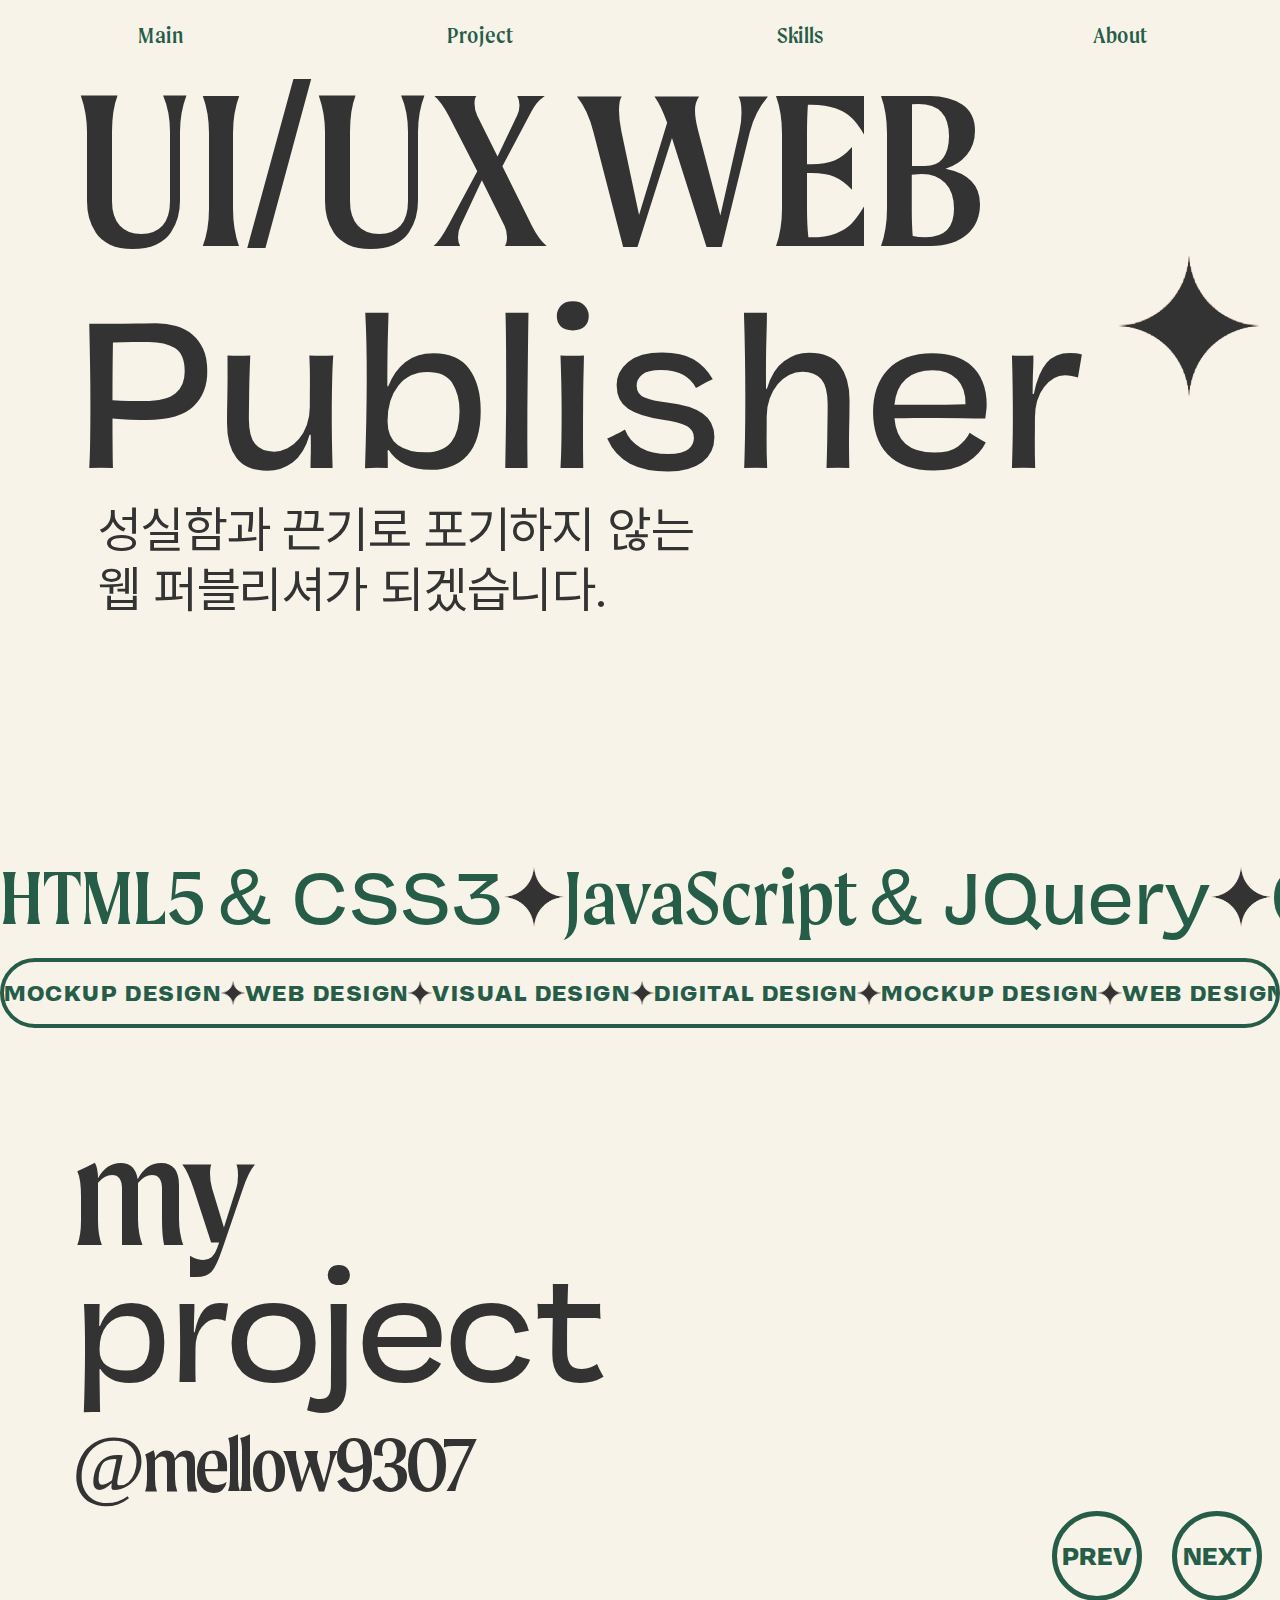
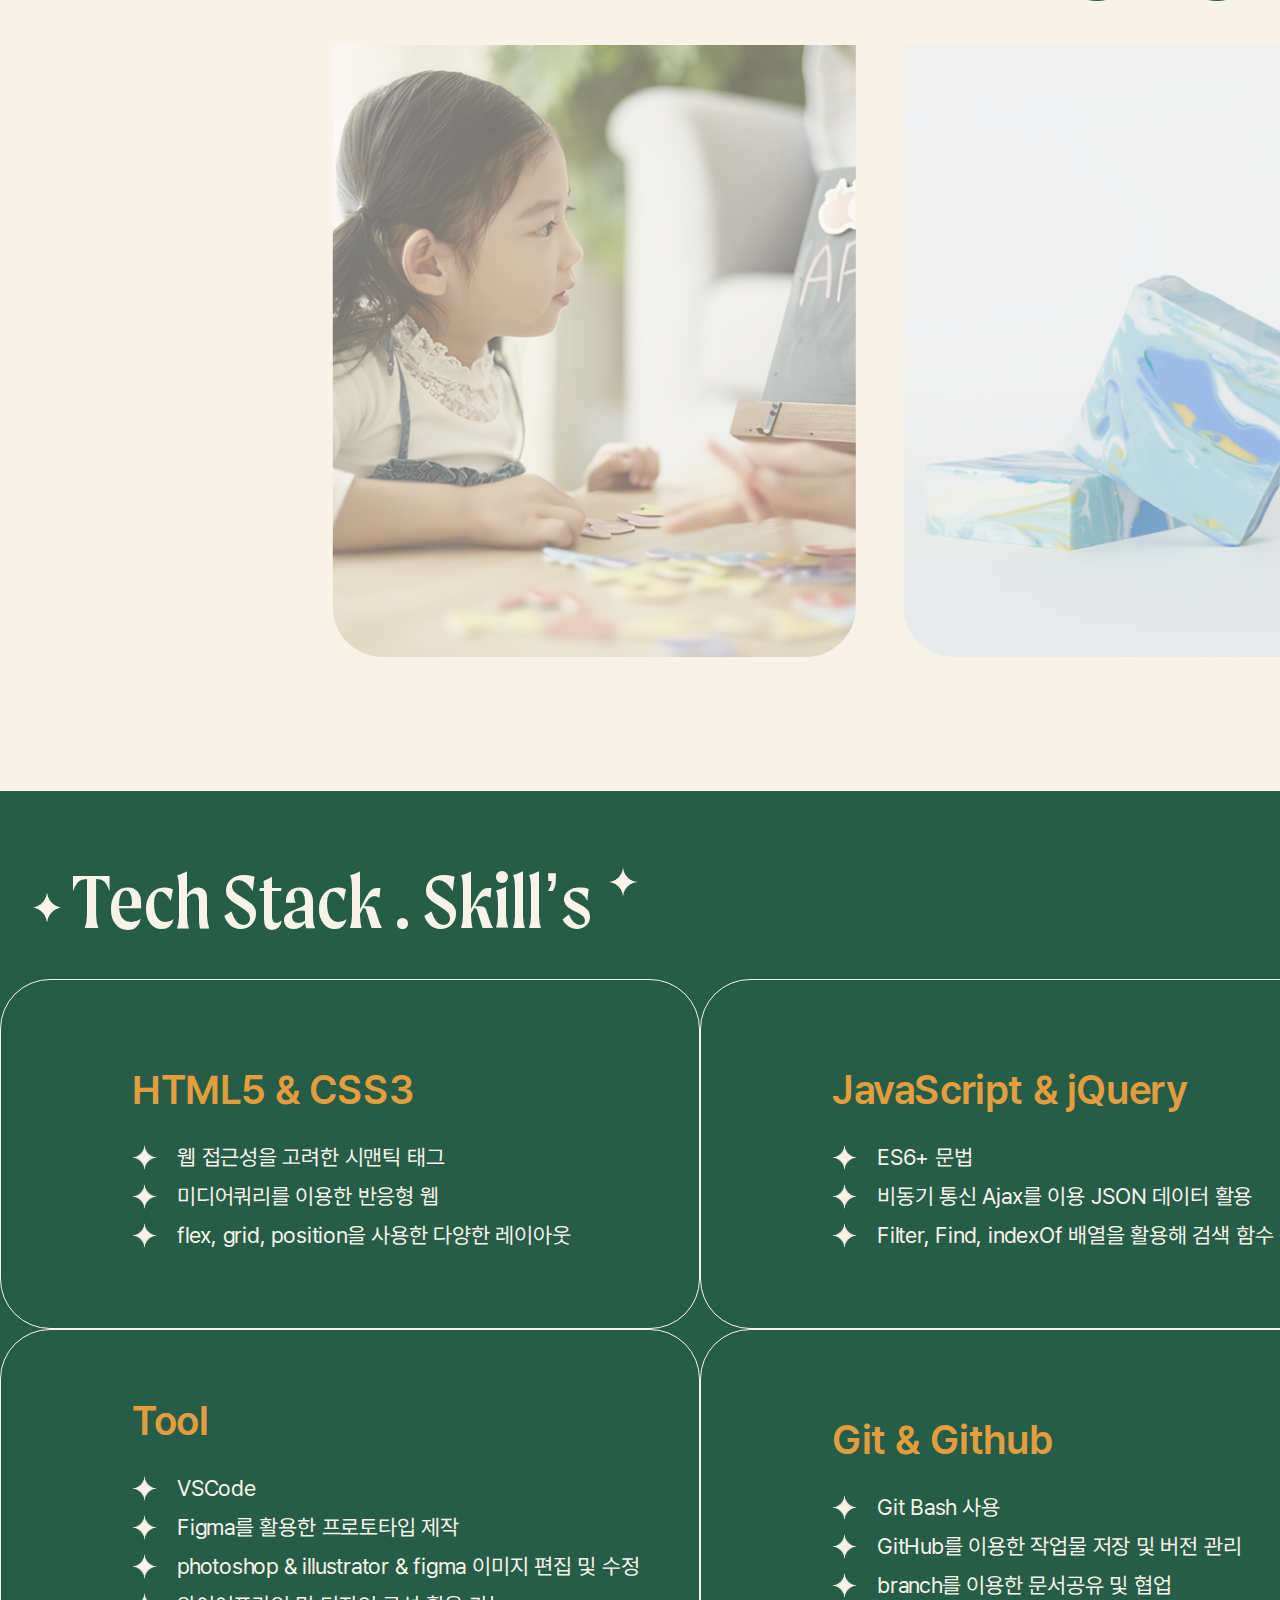
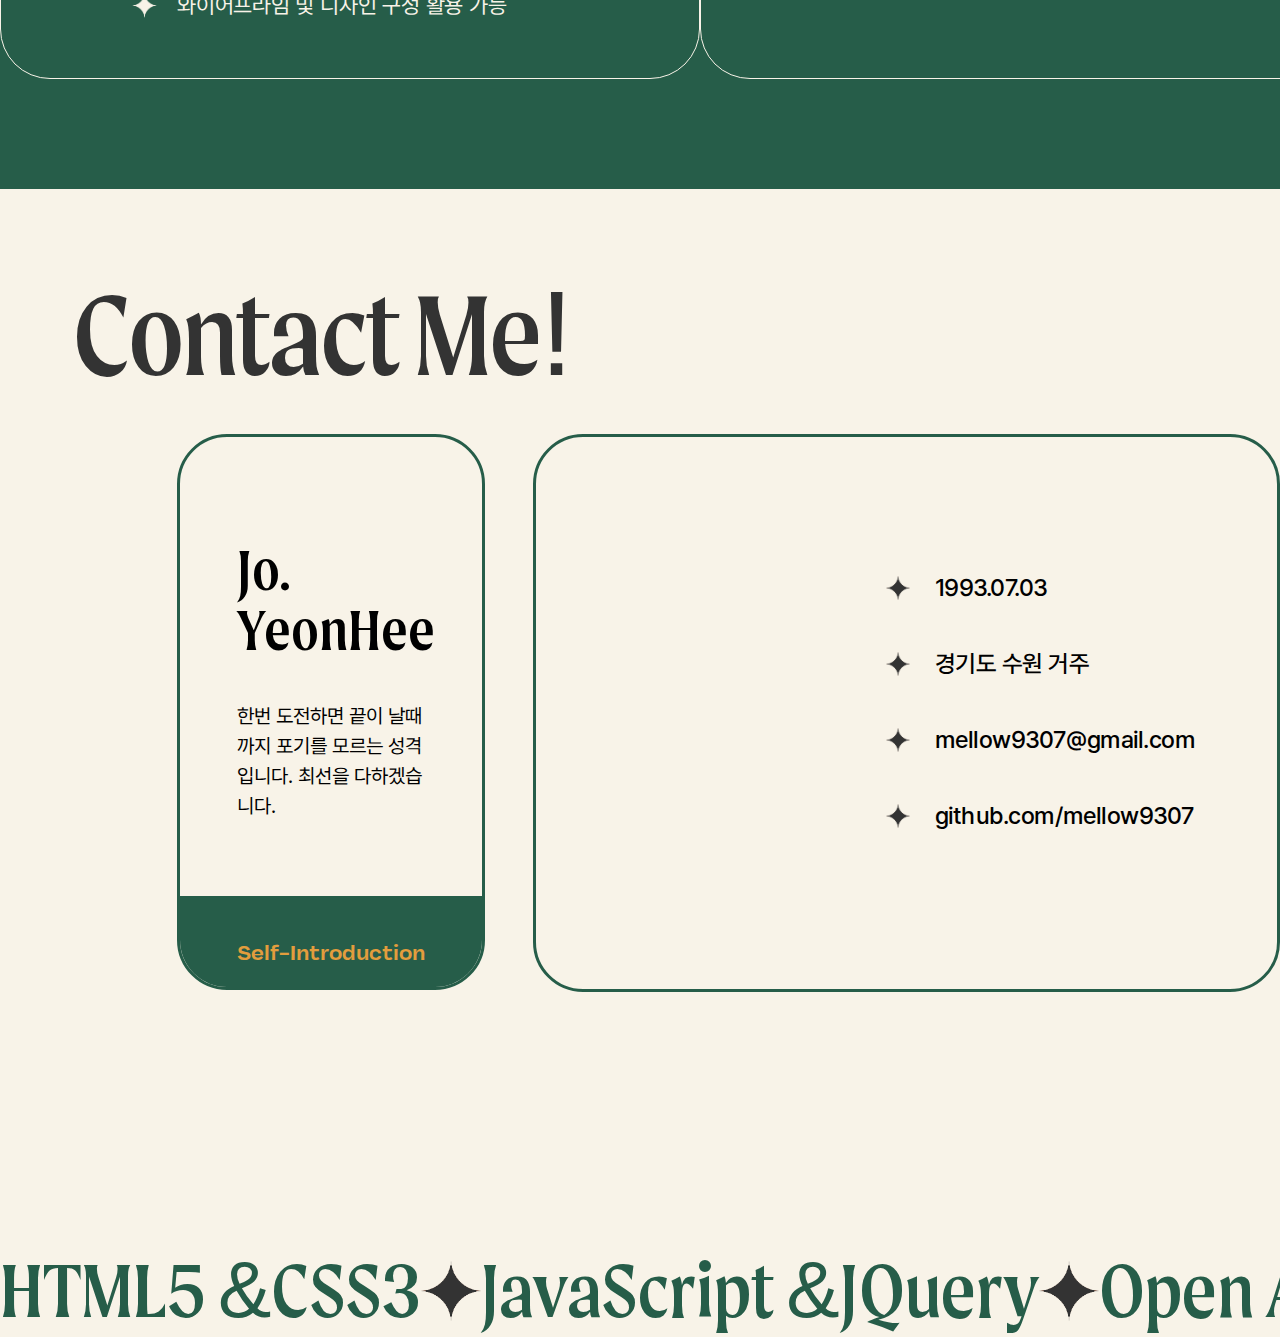
==== index.html @ 777cf12a "수정" ====
<!DOCTYPE html>
<html lang="ko">

<head>
  <meta charset="UTF-8" />
  <meta http-equiv="X-UA-Compatible" content="IE=edge" />
  <title>연희's 포트폴리오</title>
  <link rel="stylesheet" href="./common/style/reset.css" />
  <link rel="stylesheet" href="./common/css/fonts.css" />
  <link rel="stylesheet" href="./common/css/pretendardvariable-dynamic-subset.css">

  <!-- og -->
  <meta property="og:title" content="JO Yeon Hee">
  <meta property="og:description" content="안녕하세요. 조 연희 포트폴리오입니다.">
  <meta property="og:image" content="https://mellow9307.github.io/portfolio/images/main.png">
  <meta property="og:url" content="https://mellow9307.github.io/portfolio/index.html">

  <!-- favicon.ico -->
  <link rel="shortcut icon" href="./images/favicon.ico" type="image/x-icon">
  <link rel="apple-touch-icon" sizes="180x180" href="./images/favicon/apple-icon-180x180.png">
  <link rel="icon" type="image/png" sizes="32x32" href="./images/favicon/favicon-32x32.png">
  <link rel="icon" type="image/png" sizes="16x16" href="./images/favicon/favicon-16x16.png">
  <link rel="manifest" href="./site.webmanifest">

  <link rel="stylesheet" href="./index.css">
</head>

<body>
  <header>
    <nav>
      <ul>
        <li><a href="#main" class="button">Main</a></li>
        <li><a href="#project" class="button">Project</a></li>
        <li><a href="#skill" class="button">Skills</a></li>
        <li><a href="#about" class="button">About</a></li>
      </ul>
    </nav>
    <div class="header-wrapper" id="main">
      <h1>UI/UX WEB</h1>
      <h1>Publisher</h1>
      <div class="star"></div>
      <p>
        성실함과 끈기로 포기하지 않는<span> 웹 퍼블리셔가 되겠습니다.</span>
      </p>
    </div>
    <div class="header-slide">
      <div class="header-slide-box">
        <div class="leftBox">
          <h2>HTML5 &<span>CSS3</span></h2>
          <span></span>
          <h2>JavaScript &<span>jQuery</span></h2>
          <span></span>
          <h2>Open API<span>Toll</span></h2>
          <span></span>
          <h2>HTML5 &<span>CSS3</span></h2>
          <span></span>
          <h2>JavaScript &<span>jQuery</span></h2>
          <span></span>
          <h2>Open API<span>Toll</span></h2>
          <span></span>
          <h2>HTML5 &<span>CSS3</span></h2>
          <span></span>
          <h2>JavaScript &<span>jQuery</span></h2>
          <span></span>
          <h2>Open API<span>Toll</span></h2>
          <span></span>
        </div>
      </div>
    </div>
    <div class="header-box-slide">
      <div class="header-box">
        <div class="slide-box">
          <h3>web design</h3>
          <span></span>
          <h3>visual design</h3>
          <span></span>
          <h3>digital design</h3>
          <span></span>
          <h3>mockup design</h3>
          <span></span>
          <h3>web design</h3>
          <span></span>
          <h3>visual design</h3>
          <span></span>
          <h3>digital design</h3>
          <span></span>
          <h3>mockup design</h3>
          <span></span>
          <h3>web design</h3>
          <span></span>
          <h3>visual design</h3>
          <span></span>
          <h3>digital design</h3>
          <span></span>
          <h3>mockup design</h3>
          <span></span>
          <h3>web design</h3>
          <span></span>
          <h3>visual design</h3>
          <span></span>
          <h3>digital design</h3>
          <span></span>
          <h3>mockup design</h3>
          <span></span>
          <h3>web design</h3>
          <span></span>
          <h3>visual design</h3>
          <span></span>
          <h3>digital design</h3>
          <span></span>
          <h3>mockup design</h3>
          <span></span>
          <h3>web design</h3>
          <span></span>
          <h3>visual design</h3>
          <span></span>
          <h3>digital design</h3>
          <span></span>
          <h3>mockup design</h3>
          <span></span>
          <h3>web design</h3>
          <span></span>
          <h3>visual design</h3>
          <span></span>
          <h3>digital design</h3>
          <span></span>
          <h3>mockup design</h3>
          <span></span>
          <h3>web design</h3>
          <span></span>
          <h3>visual design</h3>
          <span></span>
          <h3>digital design</h3>
          <span></span>
          <h3>mockup design</h3>
          <span></span>
        </div>
      </div>
    </div>
  </header>
  <main>
    <div class="container">
      <div class="container-wrapper" id="project">
        <h1>my<span>project</span></h1>
        <h2>@mellow9307</h2>
      </div>
      <div class="container-box">
        <div class="container-btn">
          <a href="#">prev</a>
          <a href="#">next</a>
        </div>
        <div class="container-img">
          <a href="#"></a>
          <a href="#"></a>
          <a href="#"></a>
        </div>
      </div>
    </div>
    <div class="skill" id="skill">
      <div class="skill-intro">
        <span></span>
        <h2>Tech Stack . Skill’s</h2>
        <span></span>
      </div>
      <div class="skill-list-box">
        <div class="skill-list">
          <p>HTML5 & CSS3</p>
          <ul>
            <li><span></span>웹 접근성을 고려한 시맨틱 태그</li>
            <li><span></span>미디어쿼리를 이용한 반응형 웹</li>
            <li>
              <span></span>flex, grid, position을 사용한 다양한 레이아웃
            </li>
          </ul>
        </div>
        <div class="skill-list">
          <p>JavaScript & jQuery</p>
          <ul>
            <li><span></span>ES6+ 문법</li>
            <li><span></span>비동기 통신 ​Ajax를 이용 JSON 데이터 활용</li>
            <li>
              <span></span>Filter, Find, indexOf 배열을 활용해 검색 함수 작성
            </li>
          </ul>
        </div>
        <div class="skill-list">
          <p>Tool</p>
          <ul>
            <li><span></span>VSCode</li>
            <li><span></span>Figma를 활용한 프로토타입 제작</li>
            <li>
              <span></span>photoshop & illustrator & figma 이미지 편집 및 수정
            </li>
            <li><span></span>와이어프라임 및 디자인 구성 활용 가능</li>
          </ul>
        </div>
        <div class="skill-list">
          <p>Git & Github</p>
          <ul>
            <li><span></span>Git Bash 사용</li>
            <li><span></span>GitHub를 이용한 작업물 저장 및 버전 관리</li>
            <li><span></span>branch를 이용한 문서공유 및 협업</li>
          </ul>
        </div>
      </div>
    </div>
    <div class="contact" id="about">
      <h1>Contact Me!</h1>
      <div class="contact-box">
        <div class="contact-intro">
          <h2>Jo.<span>YeonHee</span></h2>
          <p>
            한번 도전하면 끝이 날때까지 포기를 모르는 성격입니다. 최선을
            다하겠습니다.
          </p>
          <p>self-introduction</p>
        </div>
        <div class="contact-txt">
          <ul>
            <li><span></span>1993.07.03</li>
            <li><span></span>경기도 수원 거주</li>
            <li><span></span>mellow9307@gmail.com</li>
            <li><span></span>github.com/mellow9307</li>
          </ul>
        </div>
      </div>
    </div>
  </main>
  <footer>
    <div class="footer-slide">
      <div class="footer-slide-box">
        <div class="leftBox">
          <h2>HTML5 &<span>CSS3</span></h2>
          <span></span>
          <h2>JavaScript &<span>jQuery</span></h2>
          <span></span>
          <h2>Open API<span>Toll</span></h2>
          <span></span>
          <h2>HTML5 &<span>CSS3</span></h2>
          <span></span>
          <h2>JavaScript &<span>jQuery</span></h2>
          <span></span>
          <h2>Open API<span>Toll</span></h2>
          <span></span>
          <h2>HTML5 &<span>CSS3</span></h2>
          <span></span>
          <h2>JavaScript &<span>jQuery</span></h2>
          <span></span>
          <h2>Open API<span>Toll</span></h2>
          <span></span>
        </div>
      </div>
    </div>
  </footer>

  <script>
    $(document).ready(function () {
      /* 1 */
      $(window).scroll(function () {
        /* 2 */
        $('.container-wrapper').each(function (i) {
          var bottom_of_object = $(this).offset().top + $(this).outerHeight();
          var bottom_of_window = $(window).scrollTop() + $(window).height();
          /* 3 */
          if (bottom_of_window > bottom_of_object / 2) {
            $(this).animate({ 'opacity': '1' }, 500);
          }
        });
      });
    });

  </script>

</body>

</html>
---- common/css/fonts.css ----
@charset "utf-8";

/* Vulf Sans */
@font-face {
  font-family: "Vulf Sans";
  src: url(../fonts/VulfSans-Bold.woff2) format("woff2");
  font-weight: 700;
  font-style: normal;
  font-display: swap;
}

@font-face {
  font-family: "Vulf Sans";
  src: url(../fonts/VulfSans-Light.woff2) format("woff2");
  font-weight: 300;
  font-style: normal;
  font-display: swap;
}

@font-face {
  font-family: "Vulf Sans";
  src: url(../fonts/VulfSans-Medium.woff2) format("woff2");
  font-weight: 500;
  font-style: normal;
  font-display: swap;
}

@font-face {
  font-family: "Vulf Sans";
  src: url(../fonts/VulfSans-Regular.woff2) format("woff2");
  font-weight: 400;
  font-style: normal;
  font-display: swap;
}

@font-face {
  font-family: "Vulf Sans";
  src: url(../fonts/VulfSans-Light.woff2) format("woff2");
  font-weight: 100;
  font-style: normal;
  font-display: swap;
}

@font-face {
  font-family: "Vulf Sans";
  src: url(../fonts/VulfSans-Black.woff2) format("woff2");
  font-weight: 900;
  font-style: normal;
  font-display: swap;
}

/* moret */
@font-face {
  font-family: "Moret";
  src: url(../fonts/Moret-Bold.woff2) format("woff2");
  font-weight: 700;
  font-style: normal;
  font-display: swap;
}

@font-face {
  font-family: "Moret";
  src: url(../fonts/Moret-Regular.woff2) format("woff2");
  font-weight: 400;
  font-style: normal;
  font-display: swap;
}

@font-face {
  font-family: "Moret";
  src: url(../fonts/Moret-Semibold.woff2) format("woff2");
  font-weight: 500;
  font-style: normal;
  font-display: swap;
}

@font-face {
  font-family: "Moret";
  src: url(../fonts/Moret-Extrabold.woff2) format("woff2");
  font-weight: 900;
  font-style: normal;
  font-display: swap;
}

/* hanna */
@font-face {
  font-family: "BM_HANNA_Air";
  src: url(../fonts/BMHANNAAir.woff2) format("woff2");
  font-weight: 500;
  font-style: normal;
  font-display: swap;
}
---- common/css/pretendardvariable-dynamic-subset.css ----
/* [0] */
@font-face {
	font-family: 'Pretendard Variable';
	font-style: normal;
	font-display: swap;
	font-weight: 45 920;
	src: local('Pretendard Variable'), url(../fonts/PretendardVariable.subset.0.woff2) format('woff2-variations');
	unicode-range: U+f9ca-fa0b, U+ff03-ff05, U+ff07, U+ff0a-ff0b, U+ff0d-ff19, U+ff1b, U+ff1d, U+ff20-ff5b, U+ff5d, U+ffe0-ffe3, U+ffe5-ffe6;
}

/* [1] */
@font-face {
	font-family: 'Pretendard Variable';
	font-style: normal;
	font-display: swap;
	font-weight: 45 920;
	src: local('Pretendard Variable'), url(../fonts/PretendardVariable.subset.1.woff2) format('woff2-variations');
	unicode-range: U+d723-d728, U+d72a-d733, U+d735-d748, U+d74a-d74f, U+d752-d753, U+d755-d757, U+d75a-d75f, U+d762-d764, U+d766-d768, U+d76a-d76b, U+d76d-d76f, U+d771-d787, U+d789-d78b, U+d78d-d78f, U+d791-d797, U+d79a, U+d79c, U+d79e-d7a3, U+f900-f909, U+f90b-f92e;
}

/* [2] */
@font-face {
	font-family: 'Pretendard Variable';
	font-style: normal;
	font-display: swap;
	font-weight: 45 920;
	src: local('Pretendard Variable'), url(../fonts/PretendardVariable.subset.2.woff2) format('woff2-variations');
	unicode-range: U+d679-d68b, U+d68e-d69e, U+d6a0, U+d6a2-d6a7, U+d6a9-d6c3, U+d6c6-d6c7, U+d6c9-d6cb, U+d6cd-d6d3, U+d6d5-d6d6, U+d6d8-d6e3, U+d6e5-d6e7, U+d6e9-d6fb, U+d6fd-d717, U+d719-d71f, U+d721-d722;
}

/* [3] */
@font-face {
	font-family: 'Pretendard Variable';
	font-style: normal;
	font-display: swap;
	font-weight: 45 920;
	src: local('Pretendard Variable'), url(../fonts/PretendardVariable.subset.3.woff2) format('woff2-variations');
	unicode-range: U+d5bc-d5c7, U+d5ca-d5cb, U+d5cd-d5cf, U+d5d1-d5d7, U+d5d9-d5da, U+d5dc, U+d5de-d5e3, U+d5e6-d5e7, U+d5e9-d5eb, U+d5ed-d5f6, U+d5f8, U+d5fa-d5ff, U+d602-d603, U+d605-d607, U+d609-d60f, U+d612-d613, U+d616-d61b, U+d61d-d637, U+d63a-d63b, U+d63d-d63f, U+d641-d647, U+d64a-d64c, U+d64e-d653, U+d656-d657, U+d659-d65b, U+d65d-d666, U+d668, U+d66a-d678;
}

/* [4] */
@font-face {
	font-family: 'Pretendard Variable';
	font-style: normal;
	font-display: swap;
	font-weight: 45 920;
	src: local('Pretendard Variable'), url(../fonts/PretendardVariable.subset.4.woff2) format('woff2-variations');
	unicode-range: U+d507, U+d509-d50b, U+d50d-d513, U+d515-d53b, U+d53e-d53f, U+d541-d543, U+d545-d54c, U+d54e, U+d550, U+d552-d557, U+d55a-d55b, U+d55d-d55f, U+d561-d564, U+d566-d567, U+d56a, U+d56c, U+d56e-d573, U+d576-d577, U+d579-d583, U+d585-d586, U+d58a-d5a4, U+d5a6-d5bb;
}

/* [5] */
@font-face {
	font-family: 'Pretendard Variable';
	font-style: normal;
	font-display: swap;
	font-weight: 45 920;
	src: local('Pretendard Variable'), url(../fonts/PretendardVariable.subset.5.woff2) format('woff2-variations');
	unicode-range: U+d464-d477, U+d47a-d47b, U+d47d-d47f, U+d481-d487, U+d489-d48a, U+d48c, U+d48e-d4e7, U+d4e9-d503, U+d505-d506;
}

/* [6] */
@font-face {
	font-family: 'Pretendard Variable';
	font-style: normal;
	font-display: swap;
	font-weight: 45 920;
	src: local('Pretendard Variable'), url(../fonts/PretendardVariable.subset.6.woff2) format('woff2-variations');
	unicode-range: U+d3bf-d3c7, U+d3ca-d3cf, U+d3d1-d3eb, U+d3ee-d3ef, U+d3f1-d3f3, U+d3f5-d3fb, U+d3fd-d400, U+d402-d45b, U+d45d-d463;
}

/* [7] */
@font-face {
	font-family: 'Pretendard Variable';
	font-style: normal;
	font-display: swap;
	font-weight: 45 920;
	src: local('Pretendard Variable'), url(../fonts/PretendardVariable.subset.7.woff2) format('woff2-variations');
	unicode-range: U+d2ff, U+d302-d304, U+d306-d30b, U+d30f, U+d311-d313, U+d315-d31b, U+d31e, U+d322-d324, U+d326-d327, U+d32a-d32b, U+d32d-d32f, U+d331-d337, U+d339-d33c, U+d33e-d37b, U+d37e-d37f, U+d381-d383, U+d385-d38b, U+d38e-d390, U+d392-d397, U+d39a-d39b, U+d39d-d39f, U+d3a1-d3a7, U+d3a9-d3aa, U+d3ac, U+d3ae-d3b3, U+d3b5-d3b7, U+d3b9-d3bb, U+d3bd-d3be;
}

/* [8] */
@font-face {
	font-family: 'Pretendard Variable';
	font-style: normal;
	font-display: swap;
	font-weight: 45 920;
	src: local('Pretendard Variable'), url(../fonts/PretendardVariable.subset.8.woff2) format('woff2-variations');
	unicode-range: U+d257-d27f, U+d281-d29b, U+d29d-d29f, U+d2a1-d2ab, U+d2ad-d2b7, U+d2ba-d2bb, U+d2bd-d2bf, U+d2c1-d2c7, U+d2c9-d2ef, U+d2f2-d2f3, U+d2f5-d2f7, U+d2f9-d2fe;
}

/* [9] */
@font-face {
	font-family: 'Pretendard Variable';
	font-style: normal;
	font-display: swap;
	font-weight: 45 920;
	src: local('Pretendard Variable'), url(../fonts/PretendardVariable.subset.9.woff2) format('woff2-variations');
	unicode-range: U+d1b4, U+d1b6-d1f3, U+d1f5-d22b, U+d22e-d22f, U+d231-d233, U+d235-d23b, U+d23d-d240, U+d242-d256;
}

/* [10] */
@font-face {
	font-family: 'Pretendard Variable';
	font-style: normal;
	font-display: swap;
	font-weight: 45 920;
	src: local('Pretendard Variable'), url(../fonts/PretendardVariable.subset.10.woff2) format('woff2-variations');
	unicode-range: U+d105-d12f, U+d132-d133, U+d135-d137, U+d139-d13f, U+d141-d142, U+d144, U+d146-d14b, U+d14e-d14f, U+d151-d153, U+d155-d15b, U+d15e-d187, U+d189-d19f, U+d1a2-d1a3, U+d1a5-d1a7, U+d1a9-d1af, U+d1b2-d1b3;
}

/* [11] */
@font-face {
	font-family: 'Pretendard Variable';
	font-style: normal;
	font-display: swap;
	font-weight: 45 920;
	src: local('Pretendard Variable'), url(../fonts/PretendardVariable.subset.11.woff2) format('woff2-variations');
	unicode-range: U+d04b-d04f, U+d051-d057, U+d059-d06b, U+d06d-d06f, U+d071-d073, U+d075-d07b, U+d07e-d0a3, U+d0a6-d0a7, U+d0a9-d0ab, U+d0ad-d0b3, U+d0b6, U+d0b8, U+d0ba-d0bf, U+d0c2-d0c3, U+d0c5-d0c7, U+d0c9-d0cf, U+d0d2, U+d0d6-d0db, U+d0de-d0df, U+d0e1-d0e3, U+d0e5-d0eb, U+d0ee-d0f0, U+d0f2-d104;
}

/* [12] */
@font-face {
	font-family: 'Pretendard Variable';
	font-style: normal;
	font-display: swap;
	font-weight: 45 920;
	src: local('Pretendard Variable'), url(../fonts/PretendardVariable.subset.12.woff2) format('woff2-variations');
	unicode-range: U+cfa2-cfc3, U+cfc5-cfdf, U+cfe2-cfe3, U+cfe5-cfe7, U+cfe9-cff4, U+cff6-cffb, U+cffd-cfff, U+d001-d003, U+d005-d017, U+d019-d033, U+d036-d037, U+d039-d03b, U+d03d-d04a;
}

/* [13] */
@font-face {
	font-family: 'Pretendard Variable';
	font-style: normal;
	font-display: swap;
	font-weight: 45 920;
	src: local('Pretendard Variable'), url(../fonts/PretendardVariable.subset.13.woff2) format('woff2-variations');
	unicode-range: U+cef0-cef3, U+cef6, U+cef9-ceff, U+cf01-cf03, U+cf05-cf07, U+cf09-cf0f, U+cf11-cf12, U+cf14-cf1b, U+cf1d-cf1f, U+cf21-cf2f, U+cf31-cf53, U+cf56-cf57, U+cf59-cf5b, U+cf5d-cf63, U+cf66, U+cf68, U+cf6a-cf6f, U+cf71-cf84, U+cf86-cf8b, U+cf8d-cfa1;
}

/* [14] */
@font-face {
	font-family: 'Pretendard Variable';
	font-style: normal;
	font-display: swap;
	font-weight: 45 920;
	src: local('Pretendard Variable'), url(../fonts/PretendardVariable.subset.14.woff2) format('woff2-variations');
	unicode-range: U+ce3c-ce57, U+ce5a-ce5b, U+ce5d-ce5f, U+ce61-ce67, U+ce6a, U+ce6c, U+ce6e-ce73, U+ce76-ce77, U+ce79-ce7b, U+ce7d-ce83, U+ce85-ce88, U+ce8a-ce8f, U+ce91-ce93, U+ce95-ce97, U+ce99-ce9f, U+cea2, U+cea4-ceab, U+cead-cee3, U+cee6-cee7, U+cee9-ceeb, U+ceed-ceef;
}

/* [15] */
@font-face {
	font-family: 'Pretendard Variable';
	font-style: normal;
	font-display: swap;
	font-weight: 45 920;
	src: local('Pretendard Variable'), url(../fonts/PretendardVariable.subset.15.woff2) format('woff2-variations');
	unicode-range: U+cd92-cd93, U+cd96-cd97, U+cd99-cd9b, U+cd9d-cda3, U+cda6-cda8, U+cdaa-cdaf, U+cdb1-cdc3, U+cdc5-cdcb, U+cdcd-cde7, U+cde9-ce03, U+ce05-ce1f, U+ce22-ce34, U+ce36-ce3b;
}

/* [16] */
@font-face {
	font-family: 'Pretendard Variable';
	font-style: normal;
	font-display: swap;
	font-weight: 45 920;
	src: local('Pretendard Variable'), url(../fonts/PretendardVariable.subset.16.woff2) format('woff2-variations');
	unicode-range: U+ccef-cd07, U+cd0a-cd0b, U+cd0d-cd1a, U+cd1c, U+cd1e-cd2b, U+cd2d-cd5b, U+cd5d-cd77, U+cd79-cd91;
}

/* [17] */
@font-face {
	font-family: 'Pretendard Variable';
	font-style: normal;
	font-display: swap;
	font-weight: 45 920;
	src: local('Pretendard Variable'), url(../fonts/PretendardVariable.subset.17.woff2) format('woff2-variations');
	unicode-range: U+cc3f-cc43, U+cc46-cc47, U+cc49-cc4b, U+cc4d-cc53, U+cc55-cc58, U+cc5a-cc5f, U+cc61-cc97, U+cc9a-cc9b, U+cc9d-cc9f, U+cca1-cca7, U+ccaa, U+ccac, U+ccae-ccb3, U+ccb6-ccb7, U+ccb9-ccbb, U+ccbd-cccf, U+ccd1-cce3, U+cce5-ccee;
}

/* [18] */
@font-face {
	font-family: 'Pretendard Variable';
	font-style: normal;
	font-display: swap;
	font-weight: 45 920;
	src: local('Pretendard Variable'), url(../fonts/PretendardVariable.subset.18.woff2) format('woff2-variations');
	unicode-range: U+cb91-cbd3, U+cbd5-cbe3, U+cbe5-cc0b, U+cc0e-cc0f, U+cc11-cc13, U+cc15-cc1b, U+cc1d-cc20, U+cc23-cc27, U+cc2a-cc2b, U+cc2d, U+cc2f, U+cc31-cc37, U+cc3a, U+cc3c;
}

/* [19] */
@font-face {
	font-family: 'Pretendard Variable';
	font-style: normal;
	font-display: swap;
	font-weight: 45 920;
	src: local('Pretendard Variable'), url(../fonts/PretendardVariable.subset.19.woff2) format('woff2-variations');
	unicode-range: U+caf4-cb47, U+cb4a-cb90;
}

/* [20] */
@font-face {
	font-family: 'Pretendard Variable';
	font-style: normal;
	font-display: swap;
	font-weight: 45 920;
	src: local('Pretendard Variable'), url(../fonts/PretendardVariable.subset.20.woff2) format('woff2-variations');
	unicode-range: U+ca4a-ca4b, U+ca4e-ca4f, U+ca51-ca53, U+ca55-ca5b, U+ca5d-ca60, U+ca62-ca83, U+ca85-cabb, U+cabe-cabf, U+cac1-cac3, U+cac5-cacb, U+cacd-cad0, U+cad2, U+cad4-cad8, U+cada-caf3;
}

/* [21] */
@font-face {
	font-family: 'Pretendard Variable';
	font-style: normal;
	font-display: swap;
	font-weight: 45 920;
	src: local('Pretendard Variable'), url(../fonts/PretendardVariable.subset.21.woff2) format('woff2-variations');
	unicode-range: U+c996-c997, U+c99a-c99c, U+c99e-c9bf, U+c9c2-c9c3, U+c9c5-c9c7, U+c9c9-c9cf, U+c9d2, U+c9d4, U+c9d7-c9d8, U+c9db, U+c9de-c9df, U+c9e1-c9e3, U+c9e5-c9e6, U+c9e8-c9eb, U+c9ee-c9f0, U+c9f2-c9f7, U+c9f9-ca0b, U+ca0d-ca28, U+ca2a-ca49;
}

/* [22] */
@font-face {
	font-family: 'Pretendard Variable';
	font-style: normal;
	font-display: swap;
	font-weight: 45 920;
	src: local('Pretendard Variable'), url(../fonts/PretendardVariable.subset.22.woff2) format('woff2-variations');
	unicode-range: U+c8e9-c8f4, U+c8f6-c8fb, U+c8fe-c8ff, U+c901-c903, U+c905-c90b, U+c90e-c910, U+c912-c917, U+c919-c92b, U+c92d-c94f, U+c951-c953, U+c955-c96b, U+c96d-c973, U+c975-c987, U+c98a-c98b, U+c98d-c98f, U+c991-c995;
}

/* [23] */
@font-face {
	font-family: 'Pretendard Variable';
	font-style: normal;
	font-display: swap;
	font-weight: 45 920;
	src: local('Pretendard Variable'), url(../fonts/PretendardVariable.subset.23.woff2) format('woff2-variations');
	unicode-range: U+c841-c84b, U+c84d-c86f, U+c872-c873, U+c875-c877, U+c879-c87f, U+c882-c884, U+c887-c88a, U+c88d-c8c3, U+c8c5-c8df, U+c8e1-c8e8;
}

/* [24] */
@font-face {
	font-family: 'Pretendard Variable';
	font-style: normal;
	font-display: swap;
	font-weight: 45 920;
	src: local('Pretendard Variable'), url(../fonts/PretendardVariable.subset.24.woff2) format('woff2-variations');
	unicode-range: U+c779-c77b, U+c77e-c782, U+c786, U+c78b, U+c78d, U+c78f, U+c792-c793, U+c795, U+c797, U+c799-c79f, U+c7a2, U+c7a7-c7ab, U+c7ae-c7bb, U+c7bd-c7c0, U+c7c2-c7c7, U+c7c9-c7dc, U+c7de-c7ff, U+c802-c803, U+c805-c807, U+c809, U+c80b-c80f, U+c812, U+c814, U+c817-c81b, U+c81e-c81f, U+c821-c823, U+c825-c82e, U+c830-c837, U+c839-c83b, U+c83d-c840;
}

/* [25] */
@font-face {
	font-family: 'Pretendard Variable';
	font-style: normal;
	font-display: swap;
	font-weight: 45 920;
	src: local('Pretendard Variable'), url(../fonts/PretendardVariable.subset.25.woff2) format('woff2-variations');
	unicode-range: U+c6bb-c6bf, U+c6c2, U+c6c4, U+c6c6-c6cb, U+c6ce-c6cf, U+c6d1-c6d3, U+c6d5-c6db, U+c6dd-c6df, U+c6e1-c6e7, U+c6e9-c6eb, U+c6ed-c6ef, U+c6f1-c6f8, U+c6fa-c703, U+c705-c707, U+c709-c70b, U+c70d-c716, U+c718, U+c71a-c71f, U+c722-c723, U+c725-c727, U+c729-c734, U+c736-c73b, U+c73e-c73f, U+c741-c743, U+c745-c74b, U+c74e-c750, U+c752-c757, U+c759-c773, U+c776-c777;
}

/* [26] */
@font-face {
	font-family: 'Pretendard Variable';
	font-style: normal;
	font-display: swap;
	font-weight: 45 920;
	src: local('Pretendard Variable'), url(../fonts/PretendardVariable.subset.26.woff2) format('woff2-variations');
	unicode-range: U+c5f5-c5fb, U+c5fe, U+c602-c605, U+c607, U+c609-c60f, U+c611-c61a, U+c61c-c623, U+c626-c627, U+c629-c62b, U+c62d, U+c62f-c632, U+c636, U+c638, U+c63a-c63f, U+c642-c643, U+c645-c647, U+c649-c652, U+c656-c65b, U+c65d-c65f, U+c661-c663, U+c665-c677, U+c679-c67b, U+c67d-c693, U+c696-c697, U+c699-c69b, U+c69d-c6a3, U+c6a6, U+c6a8, U+c6aa-c6af, U+c6b2-c6b3, U+c6b5-c6b7, U+c6b9-c6ba;
}

/* [27] */
@font-face {
	font-family: 'Pretendard Variable';
	font-style: normal;
	font-display: swap;
	font-weight: 45 920;
	src: local('Pretendard Variable'), url(../fonts/PretendardVariable.subset.27.woff2) format('woff2-variations');
	unicode-range: U+c517-c527, U+c52a-c52b, U+c52d-c52f, U+c531-c538, U+c53a, U+c53c, U+c53e-c543, U+c546-c547, U+c54b, U+c54d-c552, U+c556, U+c55a-c55b, U+c55d, U+c55f, U+c562-c563, U+c565-c567, U+c569-c56f, U+c572, U+c574, U+c576-c57b, U+c57e-c57f, U+c581-c583, U+c585-c586, U+c588-c58b, U+c58e, U+c590, U+c592-c596, U+c599-c5b3, U+c5b6-c5b7, U+c5ba, U+c5be-c5c3, U+c5ca-c5cb, U+c5cd, U+c5cf, U+c5d2-c5d3, U+c5d5-c5d7, U+c5d9-c5df, U+c5e1-c5e2, U+c5e4, U+c5e6-c5eb, U+c5ef, U+c5f1-c5f3;
}

/* [28] */
@font-face {
	font-family: 'Pretendard Variable';
	font-style: normal;
	font-display: swap;
	font-weight: 45 920;
	src: local('Pretendard Variable'), url(../fonts/PretendardVariable.subset.28.woff2) format('woff2-variations');
	unicode-range: U+c475-c4ef, U+c4f2-c4f3, U+c4f5-c4f7, U+c4f9-c4ff, U+c502-c50b, U+c50d-c516;
}

/* [29] */
@font-face {
	font-family: 'Pretendard Variable';
	font-style: normal;
	font-display: swap;
	font-weight: 45 920;
	src: local('Pretendard Variable'), url(../fonts/PretendardVariable.subset.29.woff2) format('woff2-variations');
	unicode-range: U+c3d0-c3d7, U+c3da-c3db, U+c3dd-c3de, U+c3e1-c3ec, U+c3ee-c3f3, U+c3f5-c42b, U+c42d-c463, U+c466-c474;
}

/* [30] */
@font-face {
	font-family: 'Pretendard Variable';
	font-style: normal;
	font-display: swap;
	font-weight: 45 920;
	src: local('Pretendard Variable'), url(../fonts/PretendardVariable.subset.30.woff2) format('woff2-variations');
	unicode-range: U+c32b-c367, U+c36a-c36b, U+c36d-c36f, U+c371-c377, U+c37a-c37b, U+c37e-c383, U+c385-c387, U+c389-c3cf;
}

/* [31] */
@font-face {
	font-family: 'Pretendard Variable';
	font-style: normal;
	font-display: swap;
	font-weight: 45 920;
	src: local('Pretendard Variable'), url(../fonts/PretendardVariable.subset.31.woff2) format('woff2-variations');
	unicode-range: U+c26a-c26b, U+c26d-c26f, U+c271-c273, U+c275-c27b, U+c27e-c287, U+c289-c28f, U+c291-c297, U+c299-c29a, U+c29c-c2a3, U+c2a5-c2a7, U+c2a9-c2ab, U+c2ad-c2b3, U+c2b6, U+c2b8, U+c2ba-c2bb, U+c2bd-c2db, U+c2de-c2df, U+c2e1-c2e2, U+c2e5-c2ea, U+c2ee, U+c2f0, U+c2f2-c2f5, U+c2f7, U+c2fa-c2fb, U+c2fd-c2ff, U+c301-c307, U+c309-c30c, U+c30e-c312, U+c315-c323, U+c325-c328, U+c32a;
}

/* [32] */
@font-face {
	font-family: 'Pretendard Variable';
	font-style: normal;
	font-display: swap;
	font-weight: 45 920;
	src: local('Pretendard Variable'), url(../fonts/PretendardVariable.subset.32.woff2) format('woff2-variations');
	unicode-range: U+c1bc-c1c3, U+c1c5-c1df, U+c1e1-c1fb, U+c1fd-c203, U+c205-c20c, U+c20e, U+c210-c217, U+c21a-c21b, U+c21d-c21e, U+c221-c227, U+c229-c22a, U+c22c, U+c22e, U+c230, U+c233-c24f, U+c251-c257, U+c259-c269;
}

/* [33] */
@font-face {
	font-family: 'Pretendard Variable';
	font-style: normal;
	font-display: swap;
	font-weight: 45 920;
	src: local('Pretendard Variable'), url(../fonts/PretendardVariable.subset.33.woff2) format('woff2-variations');
	unicode-range: U+c101-c11b, U+c11f, U+c121-c123, U+c125-c12b, U+c12e, U+c132-c137, U+c13a-c13b, U+c13d-c13f, U+c141-c147, U+c14a, U+c14c-c153, U+c155-c157, U+c159-c15b, U+c15d-c166, U+c169-c16f, U+c171-c177, U+c179-c18b, U+c18e-c18f, U+c191-c193, U+c195-c19b, U+c19d-c19e, U+c1a0, U+c1a2-c1a4, U+c1a6-c1bb;
}

/* [34] */
@font-face {
	font-family: 'Pretendard Variable';
	font-style: normal;
	font-display: swap;
	font-weight: 45 920;
	src: local('Pretendard Variable'), url(../fonts/PretendardVariable.subset.34.woff2) format('woff2-variations');
	unicode-range: U+c049-c057, U+c059-c05b, U+c05d-c05f, U+c061-c067, U+c069-c08f, U+c091-c0ab, U+c0ae-c0af, U+c0b1-c0b3, U+c0b5, U+c0b7-c0bb, U+c0be, U+c0c2-c0c7, U+c0ca-c0cb, U+c0cd-c0cf, U+c0d1-c0d7, U+c0d9-c0da, U+c0dc, U+c0de-c0e3, U+c0e5-c0eb, U+c0ed-c0f3, U+c0f6, U+c0f8, U+c0fa-c0ff;
}

/* [35] */
@font-face {
	font-family: 'Pretendard Variable';
	font-style: normal;
	font-display: swap;
	font-weight: 45 920;
	src: local('Pretendard Variable'), url(../fonts/PretendardVariable.subset.35.woff2) format('woff2-variations');
	unicode-range: U+bfa7-bfaf, U+bfb1-bfc4, U+bfc6-bfcb, U+bfce-bfcf, U+bfd1-bfd3, U+bfd5-bfdb, U+bfdd-c048;
}

/* [36] */
@font-face {
	font-family: 'Pretendard Variable';
	font-style: normal;
	font-display: swap;
	font-weight: 45 920;
	src: local('Pretendard Variable'), url(../fonts/PretendardVariable.subset.36.woff2) format('woff2-variations');
	unicode-range: U+bf07, U+bf09-bf3f, U+bf41-bf4f, U+bf52-bf54, U+bf56-bfa6;
}

/* [37] */
@font-face {
	font-family: 'Pretendard Variable';
	font-style: normal;
	font-display: swap;
	font-weight: 45 920;
	src: local('Pretendard Variable'), url(../fonts/PretendardVariable.subset.37.woff2) format('woff2-variations');
	unicode-range: U+be56, U+be58, U+be5c-be5f, U+be62-be63, U+be65-be67, U+be69-be74, U+be76-be7b, U+be7e-be7f, U+be81-be8e, U+be90, U+be92-bea7, U+bea9-becf, U+bed2-bed3, U+bed5-bed6, U+bed9-bee3, U+bee6-bf06;
}

/* [38] */
@font-face {
	font-family: 'Pretendard Variable';
	font-style: normal;
	font-display: swap;
	font-weight: 45 920;
	src: local('Pretendard Variable'), url(../fonts/PretendardVariable.subset.38.woff2) format('woff2-variations');
	unicode-range: U+bdb0-bdd3, U+bdd5-bdef, U+bdf1-be0b, U+be0d-be0f, U+be11-be13, U+be15-be43, U+be46-be47, U+be49-be4b, U+be4d-be53;
}

/* [39] */
@font-face {
	font-family: 'Pretendard Variable';
	font-style: normal;
	font-display: swap;
	font-weight: 45 920;
	src: local('Pretendard Variable'), url(../fonts/PretendardVariable.subset.39.woff2) format('woff2-variations');
	unicode-range: U+bd03, U+bd06, U+bd08, U+bd0a-bd0f, U+bd11-bd22, U+bd25-bd47, U+bd49-bd58, U+bd5a-bd7f, U+bd82-bd83, U+bd85-bd87, U+bd8a-bd8f, U+bd91-bd92, U+bd94, U+bd96-bd98, U+bd9a-bdaf;
}

/* [40] */
@font-face {
	font-family: 'Pretendard Variable';
	font-style: normal;
	font-display: swap;
	font-weight: 45 920;
	src: local('Pretendard Variable'), url(../fonts/PretendardVariable.subset.40.woff2) format('woff2-variations');
	unicode-range: U+bc4e-bc83, U+bc86-bc87, U+bc89-bc8b, U+bc8d-bc93, U+bc96, U+bc98, U+bc9b-bc9f, U+bca2-bca3, U+bca5-bca7, U+bca9-bcb2, U+bcb4-bcbb, U+bcbe-bcbf, U+bcc1-bcc3, U+bcc5-bccc, U+bcce-bcd0, U+bcd2-bcd4, U+bcd6-bcf3, U+bcf7, U+bcf9-bcfb, U+bcfd-bd02;
}

/* [41] */
@font-face {
	font-family: 'Pretendard Variable';
	font-style: normal;
	font-display: swap;
	font-weight: 45 920;
	src: local('Pretendard Variable'), url(../fonts/PretendardVariable.subset.41.woff2) format('woff2-variations');
	unicode-range: U+bb90-bba3, U+bba5-bbab, U+bbad-bbbf, U+bbc1-bbf7, U+bbfa-bbfb, U+bbfd-bbfe, U+bc01-bc07, U+bc09-bc0a, U+bc0e, U+bc10, U+bc12-bc13, U+bc17, U+bc19-bc1a, U+bc1e, U+bc20-bc23, U+bc26, U+bc28, U+bc2a-bc2c, U+bc2e-bc2f, U+bc32-bc33, U+bc35-bc37, U+bc39-bc3f, U+bc41-bc42, U+bc44, U+bc46-bc48, U+bc4a-bc4d;
}

/* [42] */
@font-face {
	font-family: 'Pretendard Variable';
	font-style: normal;
	font-display: swap;
	font-weight: 45 920;
	src: local('Pretendard Variable'), url(../fonts/PretendardVariable.subset.42.woff2) format('woff2-variations');
	unicode-range: U+bae6-bafb, U+bafd-bb17, U+bb19-bb33, U+bb37, U+bb39-bb3a, U+bb3d-bb43, U+bb45-bb46, U+bb48, U+bb4a-bb4f, U+bb51-bb53, U+bb55-bb57, U+bb59-bb62, U+bb64-bb8f;
}

/* [43] */
@font-face {
	font-family: 'Pretendard Variable';
	font-style: normal;
	font-display: swap;
	font-weight: 45 920;
	src: local('Pretendard Variable'), url(../fonts/PretendardVariable.subset.43.woff2) format('woff2-variations');
	unicode-range: U+ba30-ba37, U+ba3a-ba3b, U+ba3d-ba3f, U+ba41-ba47, U+ba49-ba4a, U+ba4c, U+ba4e-ba53, U+ba56-ba57, U+ba59-ba5b, U+ba5d-ba63, U+ba65-ba66, U+ba68-ba6f, U+ba71-ba73, U+ba75-ba77, U+ba79-ba84, U+ba86, U+ba88-baa7, U+baaa, U+baad-baaf, U+bab1-bab7, U+baba, U+babc, U+babe-bae5;
}

/* [44] */
@font-face {
	font-family: 'Pretendard Variable';
	font-style: normal;
	font-display: swap;
	font-weight: 45 920;
	src: local('Pretendard Variable'), url(../fonts/PretendardVariable.subset.44.woff2) format('woff2-variations');
	unicode-range: U+b96e-b973, U+b976-b977, U+b979-b97b, U+b97d-b983, U+b986, U+b988, U+b98a-b98d, U+b98f-b9ab, U+b9ae-b9af, U+b9b1-b9b3, U+b9b5-b9bb, U+b9be, U+b9c0, U+b9c2-b9c7, U+b9ca-b9cb, U+b9cd, U+b9d2-b9d7, U+b9da, U+b9dc, U+b9df-b9e0, U+b9e2, U+b9e6-b9e7, U+b9e9-b9f3, U+b9f6, U+b9f8, U+b9fb-ba2f;
}

/* [45] */
@font-face {
	font-family: 'Pretendard Variable';
	font-style: normal;
	font-display: swap;
	font-weight: 45 920;
	src: local('Pretendard Variable'), url(../fonts/PretendardVariable.subset.45.woff2) format('woff2-variations');
	unicode-range: U+b8bf-b8cb, U+b8cd-b8e0, U+b8e2-b8e7, U+b8ea-b8eb, U+b8ed-b8ef, U+b8f1-b8f7, U+b8fa, U+b8fc, U+b8fe-b903, U+b905-b917, U+b919-b91f, U+b921-b93b, U+b93d-b957, U+b95a-b95b, U+b95d-b95f, U+b961-b967, U+b969-b96c;
}

/* [46] */
@font-face {
	font-family: 'Pretendard Variable';
	font-style: normal;
	font-display: swap;
	font-weight: 45 920;
	src: local('Pretendard Variable'), url(../fonts/PretendardVariable.subset.46.woff2) format('woff2-variations');
	unicode-range: U+b80d-b80f, U+b811-b817, U+b81a, U+b81c-b823, U+b826-b827, U+b829-b82b, U+b82d-b833, U+b836, U+b83a-b83f, U+b841-b85b, U+b85e-b85f, U+b861-b863, U+b865-b86b, U+b86e, U+b870, U+b872-b8af, U+b8b1-b8be;
}

/* [47] */
@font-face {
	font-family: 'Pretendard Variable';
	font-style: normal;
	font-display: swap;
	font-weight: 45 920;
	src: local('Pretendard Variable'), url(../fonts/PretendardVariable.subset.47.woff2) format('woff2-variations');
	unicode-range: U+b74d-b75f, U+b761-b763, U+b765-b774, U+b776-b77b, U+b77e-b77f, U+b781-b783, U+b785-b78b, U+b78e, U+b792-b796, U+b79a-b79b, U+b79d-b7a7, U+b7aa, U+b7ae-b7b3, U+b7b6-b7c8, U+b7ca-b7eb, U+b7ee-b7ef, U+b7f1-b7f3, U+b7f5-b7fb, U+b7fe, U+b802-b806, U+b80a-b80b;
}

/* [48] */
@font-face {
	font-family: 'Pretendard Variable';
	font-style: normal;
	font-display: swap;
	font-weight: 45 920;
	src: local('Pretendard Variable'), url(../fonts/PretendardVariable.subset.48.woff2) format('woff2-variations');
	unicode-range: U+b6a7-b6aa, U+b6ac-b6b0, U+b6b2-b6ef, U+b6f1-b727, U+b72a-b72b, U+b72d-b72e, U+b731-b737, U+b739-b73a, U+b73c-b743, U+b745-b74c;
}

/* [49] */
@font-face {
	font-family: 'Pretendard Variable';
	font-style: normal;
	font-display: swap;
	font-weight: 45 920;
	src: local('Pretendard Variable'), url(../fonts/PretendardVariable.subset.49.woff2) format('woff2-variations');
	unicode-range: U+b605-b60f, U+b612-b617, U+b619-b624, U+b626-b69b, U+b69e-b6a3, U+b6a5-b6a6;
}

/* [50] */
@font-face {
	font-family: 'Pretendard Variable';
	font-style: normal;
	font-display: swap;
	font-weight: 45 920;
	src: local('Pretendard Variable'), url(../fonts/PretendardVariable.subset.50.woff2) format('woff2-variations');
	unicode-range: U+b55f, U+b562-b583, U+b585-b59f, U+b5a2-b5a3, U+b5a5-b5a7, U+b5a9-b5b2, U+b5b5-b5ba, U+b5bd-b604;
}

/* [51] */
@font-face {
	font-family: 'Pretendard Variable';
	font-style: normal;
	font-display: swap;
	font-weight: 45 920;
	src: local('Pretendard Variable'), url(../fonts/PretendardVariable.subset.51.woff2) format('woff2-variations');
	unicode-range: U+b4a5-b4b6, U+b4b8-b4bf, U+b4c1-b4c7, U+b4c9-b4db, U+b4de-b4df, U+b4e1-b4e2, U+b4e5-b4eb, U+b4ee, U+b4f0, U+b4f2-b513, U+b516-b517, U+b519-b51a, U+b51d-b523, U+b526, U+b528, U+b52b-b52f, U+b532-b533, U+b535-b537, U+b539-b53f, U+b541-b544, U+b546-b54b, U+b54d-b54f, U+b551-b55b, U+b55d-b55e;
}

/* [52] */
@font-face {
	font-family: 'Pretendard Variable';
	font-style: normal;
	font-display: swap;
	font-weight: 45 920;
	src: local('Pretendard Variable'), url(../fonts/PretendardVariable.subset.52.woff2) format('woff2-variations');
	unicode-range: U+b3f8-b3fb, U+b3fd-b40f, U+b411-b417, U+b419-b41b, U+b41d-b41f, U+b421-b427, U+b42a-b42b, U+b42d-b44f, U+b452-b453, U+b455-b457, U+b459-b45f, U+b462-b464, U+b466-b46b, U+b46d-b47f, U+b481-b4a3;
}

/* [53] */
@font-face {
	font-family: 'Pretendard Variable';
	font-style: normal;
	font-display: swap;
	font-weight: 45 920;
	src: local('Pretendard Variable'), url(../fonts/PretendardVariable.subset.53.woff2) format('woff2-variations');
	unicode-range: U+b342-b353, U+b356-b357, U+b359-b35b, U+b35d-b35e, U+b360-b363, U+b366, U+b368, U+b36a-b36d, U+b36f, U+b372-b373, U+b375-b377, U+b379-b37f, U+b381-b382, U+b384, U+b386-b38b, U+b38d-b3c3, U+b3c6-b3c7, U+b3c9-b3ca, U+b3cd-b3d3, U+b3d6, U+b3d8, U+b3da-b3f7;
}

/* [54] */
@font-face {
	font-family: 'Pretendard Variable';
	font-style: normal;
	font-display: swap;
	font-weight: 45 920;
	src: local('Pretendard Variable'), url(../fonts/PretendardVariable.subset.54.woff2) format('woff2-variations');
	unicode-range: U+b27c-b283, U+b285-b28f, U+b292-b293, U+b295-b297, U+b29a-b29f, U+b2a1-b2a4, U+b2a7-b2a9, U+b2ab, U+b2ad-b2c7, U+b2ca-b2cb, U+b2cd-b2cf, U+b2d1-b2d7, U+b2da, U+b2dc, U+b2de-b2e3, U+b2e7, U+b2e9-b2ea, U+b2ef-b2f3, U+b2f6, U+b2f8, U+b2fa-b2fb, U+b2fd-b2fe, U+b302-b303, U+b305-b307, U+b309-b30f, U+b312, U+b316-b31b, U+b31d-b341;
}

/* [55] */
@font-face {
	font-family: 'Pretendard Variable';
	font-style: normal;
	font-display: swap;
	font-weight: 45 920;
	src: local('Pretendard Variable'), url(../fonts/PretendardVariable.subset.55.woff2) format('woff2-variations');
	unicode-range: U+b1d6-b1e7, U+b1e9-b1fc, U+b1fe-b203, U+b206-b207, U+b209-b20b, U+b20d-b213, U+b216-b21f, U+b221-b257, U+b259-b273, U+b275-b27b;
}

/* [56] */
@font-face {
	font-family: 'Pretendard Variable';
	font-style: normal;
	font-display: swap;
	font-weight: 45 920;
	src: local('Pretendard Variable'), url(../fonts/PretendardVariable.subset.56.woff2) format('woff2-variations');
	unicode-range: U+b120-b122, U+b126-b127, U+b129-b12b, U+b12d-b133, U+b136, U+b138, U+b13a-b13f, U+b142-b143, U+b145-b14f, U+b151-b153, U+b156-b157, U+b159-b177, U+b17a-b17b, U+b17d-b17f, U+b181-b187, U+b189-b18c, U+b18e-b191, U+b195-b1a7, U+b1a9-b1cb, U+b1cd-b1d5;
}

/* [57] */
@font-face {
	font-family: 'Pretendard Variable';
	font-style: normal;
	font-display: swap;
	font-weight: 45 920;
	src: local('Pretendard Variable'), url(../fonts/PretendardVariable.subset.57.woff2) format('woff2-variations');
	unicode-range: U+b05f-b07b, U+b07e-b07f, U+b081-b083, U+b085-b08b, U+b08d-b097, U+b09b, U+b09d-b09f, U+b0a2-b0a7, U+b0aa, U+b0b0, U+b0b2, U+b0b6-b0b7, U+b0b9-b0bb, U+b0bd-b0c3, U+b0c6-b0c7, U+b0ca-b0cf, U+b0d1-b0df, U+b0e1-b0e4, U+b0e6-b107, U+b10a-b10b, U+b10d-b10f, U+b111-b112, U+b114-b117, U+b119-b11a, U+b11c-b11f;
}

/* [58] */
@font-face {
	font-family: 'Pretendard Variable';
	font-style: normal;
	font-display: swap;
	font-weight: 45 920;
	src: local('Pretendard Variable'), url(../fonts/PretendardVariable.subset.58.woff2) format('woff2-variations');
	unicode-range: U+afac-afb7, U+afba-afbb, U+afbd-afbf, U+afc1-afc6, U+afca-afcc, U+afce-afd3, U+afd5-afe7, U+afe9-afef, U+aff1-b00b, U+b00d-b00f, U+b011-b013, U+b015-b01b, U+b01d-b027, U+b029-b043, U+b045-b047, U+b049, U+b04b, U+b04d-b052, U+b055-b056, U+b058-b05c, U+b05e;
}

/* [59] */
@font-face {
	font-family: 'Pretendard Variable';
	font-style: normal;
	font-display: swap;
	font-weight: 45 920;
	src: local('Pretendard Variable'), url(../fonts/PretendardVariable.subset.59.woff2) format('woff2-variations');
	unicode-range: U+af03-af07, U+af09-af2b, U+af2e-af33, U+af35-af3b, U+af3e-af40, U+af44-af47, U+af4a-af5c, U+af5e-af63, U+af65-af7f, U+af81-afab;
}

/* [60] */
@font-face {
	font-family: 'Pretendard Variable';
	font-style: normal;
	font-display: swap;
	font-weight: 45 920;
	src: local('Pretendard Variable'), url(../fonts/PretendardVariable.subset.60.woff2) format('woff2-variations');
	unicode-range: U+ae56-ae5b, U+ae5e-ae60, U+ae62-ae64, U+ae66-ae67, U+ae69-ae6b, U+ae6d-ae83, U+ae85-aebb, U+aebf, U+aec1-aec3, U+aec5-aecb, U+aece, U+aed0, U+aed2-aed7, U+aed9-aef3, U+aef5-af02;
}

/* [61] */
@font-face {
	font-family: 'Pretendard Variable';
	font-style: normal;
	font-display: swap;
	font-weight: 45 920;
	src: local('Pretendard Variable'), url(../fonts/PretendardVariable.subset.61.woff2) format('woff2-variations');
	unicode-range: U+ad9c-ada3, U+ada5-adbf, U+adc1-adc3, U+adc5-adc7, U+adc9-add2, U+add4-addb, U+addd-addf, U+ade1-ade3, U+ade5-adf7, U+adfa-adfb, U+adfd-adff, U+ae02-ae07, U+ae0a, U+ae0c, U+ae0e-ae13, U+ae15-ae2f, U+ae31-ae33, U+ae35-ae37, U+ae39-ae3f, U+ae42, U+ae44, U+ae46-ae49, U+ae4b, U+ae4f, U+ae51-ae53, U+ae55;
}

/* [62] */
@font-face {
	font-family: 'Pretendard Variable';
	font-style: normal;
	font-display: swap;
	font-weight: 45 920;
	src: local('Pretendard Variable'), url(../fonts/PretendardVariable.subset.62.woff2) format('woff2-variations');
	unicode-range: U+ace2-ace3, U+ace5-ace6, U+ace9-acef, U+acf2, U+acf4, U+acf7-acfb, U+acfe-acff, U+ad01-ad03, U+ad05-ad0b, U+ad0d-ad10, U+ad12-ad1b, U+ad1d-ad33, U+ad35-ad48, U+ad4a-ad4f, U+ad51-ad6b, U+ad6e-ad6f, U+ad71-ad72, U+ad77-ad7c, U+ad7e, U+ad80, U+ad82-ad87, U+ad89-ad8b, U+ad8d-ad8f, U+ad91-ad9b;
}

/* [63] */
@font-face {
	font-family: 'Pretendard Variable';
	font-style: normal;
	font-display: swap;
	font-weight: 45 920;
	src: local('Pretendard Variable'), url(../fonts/PretendardVariable.subset.63.woff2) format('woff2-variations');
	unicode-range: U+ac25-ac2c, U+ac2e, U+ac30, U+ac32-ac37, U+ac39-ac3f, U+ac41-ac4c, U+ac4e-ac6f, U+ac72-ac73, U+ac75-ac76, U+ac79-ac7f, U+ac82, U+ac84-ac88, U+ac8a-ac8b, U+ac8d-ac8f, U+ac91-ac93, U+ac95-ac9b, U+ac9d-ac9e, U+aca1-aca7, U+acab, U+acad-acaf, U+acb1-acb7, U+acba-acbb, U+acbe-acc0, U+acc2-acc3, U+acc5-acdf;
}

/* [64] */
@font-face {
	font-family: 'Pretendard Variable';
	font-style: normal;
	font-display: swap;
	font-weight: 45 920;
	src: local('Pretendard Variable'), url(../fonts/PretendardVariable.subset.64.woff2) format('woff2-variations');
	unicode-range: U+99df, U+99ed, U+99f1, U+99ff, U+9a01, U+9a08, U+9a0e-9a0f, U+9a19, U+9a2b, U+9a30, U+9a36-9a37, U+9a40, U+9a43, U+9a45, U+9a4d, U+9a55, U+9a57, U+9a5a-9a5b, U+9a5f, U+9a62, U+9a65, U+9a69-9a6a, U+9aa8, U+9ab8, U+9ad3, U+9ae5, U+9aee, U+9b1a, U+9b27, U+9b2a, U+9b31, U+9b3c, U+9b41-9b45, U+9b4f, U+9b54, U+9b5a, U+9b6f, U+9b8e, U+9b91, U+9b9f, U+9bab, U+9bae, U+9bc9, U+9bd6, U+9be4, U+9be8, U+9c0d, U+9c10, U+9c12, U+9c15, U+9c25, U+9c32, U+9c3b, U+9c47, U+9c49, U+9c57, U+9ce5, U+9ce7, U+9ce9, U+9cf3-9cf4, U+9cf6, U+9d09, U+9d1b, U+9d26, U+9d28, U+9d3b, U+9d51, U+9d5d, U+9d60-9d61, U+9d6c, U+9d72, U+9da9, U+9daf, U+9db4, U+9dc4, U+9dd7, U+9df2, U+9df8-9dfa, U+9e1a, U+9e1e, U+9e75, U+9e79, U+9e7d, U+9e7f, U+9e92-9e93, U+9e97, U+9e9d, U+9e9f, U+9ea5, U+9eb4-9eb5, U+9ebb, U+9ebe, U+9ec3, U+9ecd-9ece, U+9ed4, U+9ed8, U+9edb-9edc, U+9ede, U+9ee8, U+9ef4, U+9f07-9f08, U+9f0e, U+9f13, U+9f20, U+9f3b, U+9f4a-9f4b, U+9f4e, U+9f52, U+9f5f, U+9f61, U+9f67, U+9f6a, U+9f6c, U+9f77, U+9f8d, U+9f90, U+9f95, U+9f9c, U+ac02-ac03, U+ac05-ac06, U+ac09-ac0f, U+ac17-ac18, U+ac1b, U+ac1e-ac1f, U+ac21-ac23;
}

/* [65] */
@font-face {
	font-family: 'Pretendard Variable';
	font-style: normal;
	font-display: swap;
	font-weight: 45 920;
	src: local('Pretendard Variable'), url(../fonts/PretendardVariable.subset.65.woff2) format('woff2-variations');
	unicode-range: U+338c-339c, U+339f-33a0, U+33a2-33cb, U+33cf-33d0, U+33d3, U+33d6, U+33d8, U+33db-33dd, U+4e01, U+4e03, U+4e07-4e08, U+4e11, U+4e14-4e15, U+4e18-4e19, U+4e1e, U+4e32, U+4e38-4e39, U+4e42-4e43, U+4e45, U+4e4d-4e4f, U+4e56, U+4e58-4e59, U+4e5d-4e5e, U+4e6b, U+4e6d, U+4e73, U+4e76-4e77, U+4e7e, U+4e82, U+4e86, U+4e88, U+4e8e, U+4e90-4e92, U+4e94-4e95, U+4e98, U+4e9b, U+4e9e, U+4ea1-4ea2, U+4ea4-4ea6, U+4ea8, U+4eab, U+4ead-4eae, U+4eb6, U+4ec0-4ec1, U+4ec4, U+4ec7, U+4ecb, U+4ecd, U+4ed4-4ed5, U+4ed7-4ed9, U+4edd, U+4edf, U+4ee4, U+4ef0, U+4ef2, U+4ef6-4ef7, U+4efb, U+4f01, U+4f09, U+4f0b, U+4f0d-4f11, U+4f2f, U+4f34, U+4f36, U+4f38, U+4f3a, U+4f3c-4f3d;
}

/* [66] */
@font-face {
	font-family: 'Pretendard Variable';
	font-style: normal;
	font-display: swap;
	font-weight: 45 920;
	src: local('Pretendard Variable'), url(../fonts/PretendardVariable.subset.66.woff2) format('woff2-variations');
	unicode-range: U+3136, U+3138, U+313a-3140, U+3143-3144, U+3150, U+3152, U+3154-3156, U+3158-315b, U+315d-315f, U+3162, U+3164-318c, U+318e, U+3200-321b, U+3231, U+3239, U+3251-325a, U+3260-327b, U+327e-327f, U+328a-3290, U+3294, U+329e, U+32a5, U+3380-3384, U+3388-338b;
}

/* [67] */
@font-face {
	font-family: 'Pretendard Variable';
	font-style: normal;
	font-display: swap;
	font-weight: 45 920;
	src: local('Pretendard Variable'), url(../fonts/PretendardVariable.subset.67.woff2) format('woff2-variations');
	unicode-range: U+2f7d, U+2f7f-2f8b, U+2f8e-2f90, U+2f92-2f97, U+2f99-2fa0, U+2fa2-2fa3, U+2fa5-2fa9, U+2fac-2fb1, U+2fb3-2fbc, U+2fc1-2fca, U+2fcd-2fd4, U+3003, U+3012-3019, U+301c, U+301e-3020, U+3036, U+3041, U+3043, U+3045, U+3047, U+3049, U+304e, U+3050, U+3052, U+3056, U+305a, U+305c, U+305e, U+3062, U+3065, U+306c, U+3070-307d, U+3080, U+3085, U+3087, U+308e, U+3090-3091, U+30a1, U+30a5, U+30a9, U+30ae, U+30b1-30b2, U+30b4, U+30b6, U+30bc-30be, U+30c2, U+30c5, U+30cc, U+30d2, U+30d4, U+30d8-30dd, U+30e4, U+30e6, U+30e8, U+30ee, U+30f0-30f2, U+30f4-30f6, U+3133, U+3135;
}

/* [68] */
@font-face {
	font-family: 'Pretendard Variable';
	font-style: normal;
	font-display: swap;
	font-weight: 45 920;
	src: local('Pretendard Variable'), url(../fonts/PretendardVariable.subset.68.woff2) format('woff2-variations');
	unicode-range: U+2541-254b, U+25a4-25a9, U+25b1, U+25b5, U+25b9, U+25bf, U+25c1, U+25c3, U+25c9-25ca, U+25cc, U+25ce, U+25d0-25d1, U+25e6, U+25ef, U+260f, U+261d, U+261f, U+262f, U+2660, U+2664, U+2667-2669, U+266d, U+266f, U+2716, U+271a, U+273d, U+2756, U+2776-277f, U+278a-2793, U+2963, U+2965, U+2ac5-2ac6, U+2acb-2acc, U+2f00, U+2f04, U+2f06, U+2f08, U+2f0a-2f0b, U+2f11-2f12, U+2f14, U+2f17-2f18, U+2f1c-2f1d, U+2f1f-2f20, U+2f23-2f26, U+2f28-2f29, U+2f2b, U+2f2d, U+2f2f-2f32, U+2f38, U+2f3c-2f40, U+2f42-2f4c, U+2f4f-2f52, U+2f54-2f58, U+2f5a-2f66, U+2f69-2f70, U+2f72-2f76, U+2f78, U+2f7a-2f7c;
}

/* [69] */
@font-face {
	font-family: 'Pretendard Variable';
	font-style: normal;
	font-display: swap;
	font-weight: 45 920;
	src: local('Pretendard Variable'), url(../fonts/PretendardVariable.subset.69.woff2) format('woff2-variations');
	unicode-range: U+2479-2487, U+249c-24d1, U+24d3-24d7, U+24d9-24e9, U+24eb-24f4, U+2500-2501, U+2503, U+250c-2513, U+2515-2516, U+2518-2540;
}

/* [70] */
@font-face {
	font-family: 'Pretendard Variable';
	font-style: normal;
	font-display: swap;
	font-weight: 45 920;
	src: local('Pretendard Variable'), url(../fonts/PretendardVariable.subset.70.woff2) format('woff2-variations');
	unicode-range: U+215b-215e, U+2162-2169, U+2170-2179, U+2195-2199, U+21b0-21b4, U+21bc, U+21c0, U+21c4-21c5, U+21cd, U+21cf-21d4, U+21e0-21e3, U+21e6-21e9, U+2200, U+2202-2203, U+2206-2209, U+220b-220c, U+220f, U+2211, U+2213, U+221a, U+221d-2220, U+2222, U+2225-2227, U+2229-222c, U+222e, U+2234-2237, U+223d, U+2243, U+2245, U+2248, U+2250-2253, U+225a, U+2260-2262, U+2264-2267, U+226a-226b, U+226e-2273, U+2276-2277, U+2279-227b, U+2280-2287, U+228a-228b, U+2295-2297, U+22a3-22a5, U+22bb-22bc, U+22ce-22cf, U+22da-22db, U+22ee-22ef, U+2306, U+2312, U+2314, U+2467-2478;
}

/* [71] */
@font-face {
	font-family: 'Pretendard Variable';
	font-style: normal;
	font-display: swap;
	font-weight: 45 920;
	src: local('Pretendard Variable'), url(../fonts/PretendardVariable.subset.71.woff2) format('woff2-variations');
	unicode-range: U+81-82, U+84, U+a2-a5, U+a7-a8, U+aa, U+ac-ad, U+b1-b3, U+b6, U+b8-ba, U+bc-be, U+c0, U+c2, U+c6-cb, U+ce-d0, U+d4, U+d8-d9, U+db-dc, U+de-df, U+e6, U+eb, U+ee-f0, U+f4, U+f7-f9, U+fb, U+fe-ff, U+111, U+126-127, U+132-133, U+138, U+13f-142, U+149-14b, U+152-153, U+166-167, U+2bc, U+2c7, U+2d0, U+2d8-2d9, U+2db-2dd, U+391-394, U+396-3a1, U+3a3-3a9, U+3b2-3b6, U+3b8, U+3bc, U+3be-3c1, U+3c3-3c9, U+2010, U+2015-2016, U+2018-2019, U+201b, U+201f-2021, U+2025, U+2030, U+2033-2036, U+203c, U+203e, U+2042, U+2074, U+207a-207f, U+2081-2084, U+2109, U+2113, U+2116, U+2121, U+2126, U+212b, U+2153-2154;
}

/* [72] */
@font-face {
	font-family: 'Pretendard Variable';
	font-style: normal;
	font-display: swap;
	font-weight: 45 920;
	src: local('Pretendard Variable'), url(../fonts/PretendardVariable.subset.72.woff2) format('woff2-variations');
	unicode-range: U+e8, U+2da, U+2160, U+2194, U+3054, U+3058, U+306d, U+3086, U+308d, U+30ac, U+30bb, U+30c4, U+30cd-30ce, U+30e2, U+3132, U+3146, U+3149, U+339d, U+4e3b, U+4f0a, U+4fdd, U+4fe1, U+5409, U+540c, U+5834, U+592a-592b, U+5b9a, U+5dde, U+5e0c, U+5e73, U+5f0f, U+60f3, U+653f, U+661f, U+662f, U+667a, U+683c, U+6b4c, U+6c11, U+767c, U+76ee, U+76f4, U+77f3, U+79d1, U+7a7a, U+7b2c, U+7d22, U+8207, U+8a00, U+8a71, U+9280, U+9580, U+958b, U+96c6, U+9762, U+98df, U+9ed1, U+ac2d, U+adc8, U+add3, U+af48, U+b014, U+b134-b135, U+b158, U+b2aa, U+b35f, U+b6a4, U+b9cf, U+bb63, U+bd23, U+be91, U+c29b, U+c3f4, U+c42c, U+c55c, U+c573, U+c58f, U+c78c, U+c7dd, U+c8f5, U+cad1, U+cc48, U+cf10, U+cf20, U+d03c, U+d07d, U+d2a0, U+d30e, U+d38d, U+d3a8, U+d3c8, U+d5e5, U+d5f9, U+d6e4, U+f90a, U+ff02, U+ff1c;
}

/* [73] */
@font-face {
	font-family: 'Pretendard Variable';
	font-style: normal;
	font-display: swap;
	font-weight: 45 920;
	src: local('Pretendard Variable'), url(../fonts/PretendardVariable.subset.73.woff2) format('woff2-variations');
	unicode-range: U+3b1, U+2466, U+25a1, U+25a3, U+261c, U+3008-3009, U+305b, U+305d, U+3069, U+30a7, U+30ba, U+30cf, U+30ef, U+3151, U+3157, U+4e4b, U+4e5f, U+4e8c, U+4eca, U+4ed6, U+4f5b, U+50cf, U+5149, U+5165, U+5171, U+5229, U+529b, U+5316, U+539f, U+53f2, U+571f, U+5728, U+58eb, U+591c, U+5b78, U+5c11, U+5c55, U+5ddd, U+5e02, U+5fb7, U+60c5, U+610f, U+611f, U+6625, U+66f8, U+6797, U+679c, U+682a, U+6d2a, U+706b, U+7406, U+767b, U+76f8, U+77e5, U+7acb, U+898b, U+8a69, U+8def, U+8fd1, U+901a, U+90e8, U+91cd, U+975e, U+ae14, U+ae6c, U+aec0, U+afc7, U+afc9, U+b01c, U+b028, U+b308, U+b311, U+b314, U+b31c, U+b524, U+b560, U+b764, U+b920, U+b9e3, U+bd48, U+be7d, U+c0db, U+c231, U+c270, U+c2e3, U+c37d, U+c3ed, U+c530, U+c6a5, U+c6dc, U+c7a4, U+c954, U+c974, U+d000, U+d565, U+d667, U+d6c5, U+d79d, U+ff1e;
}

/* [74] */
@font-face {
	font-family: 'Pretendard Variable';
	font-style: normal;
	font-display: swap;
	font-weight: 45 920;
	src: local('Pretendard Variable'), url(../fonts/PretendardVariable.subset.74.woff2) format('woff2-variations');
	unicode-range: U+131, U+2032, U+2465, U+2642, U+3048, U+3051, U+3083-3084, U+308f, U+30c0, U+30d1, U+30d3, U+30d6, U+30df, U+30e7, U+3153, U+4e16, U+4e8b, U+4ee5, U+5206, U+52a0, U+52d5, U+53e4, U+53ef, U+54c1, U+57ce, U+597d, U+5b8c, U+5ea6, U+5f8c, U+5f97, U+6210, U+6240, U+624b, U+6728, U+6bd4, U+7236, U+7269, U+7279, U+738b, U+7528, U+7530, U+767e, U+798f, U+8005, U+8a18, U+90fd, U+91cc, U+9577, U+9593, U+98a8, U+ac20, U+acf6, U+ad90, U+af5d, U+af80, U+afcd, U+aff0, U+b0a1, U+b0b5, U+b1fd, U+b2fc, U+b380, U+b51b, U+b584, U+b5b3, U+b8fd, U+b93c, U+b9f4, U+bb44, U+bc08, U+bc27, U+bc49, U+be55, U+be64, U+bfb0, U+bfc5, U+c178, U+c21f, U+c314, U+c4f1, U+c58d, U+c664, U+c698, U+c6a7, U+c6c1, U+c9ed, U+cac0, U+cacc, U+cad9, U+ccb5, U+cdcc, U+d0e4, U+d143, U+d320, U+d330, U+d54d, U+ff06, U+ff1f, U+ff5e;
}

/* [75] */
@font-face {
	font-family: 'Pretendard Variable';
	font-style: normal;
	font-display: swap;
	font-weight: 45 920;
	src: local('Pretendard Variable'), url(../fonts/PretendardVariable.subset.75.woff2) format('woff2-variations');
	unicode-range: U+b4, U+20a9, U+20ac, U+2190, U+24d8, U+2502, U+2514, U+2592, U+25c7-25c8, U+2663, U+3060, U+3064, U+3081, U+3088, U+30a3, U+30a6, U+30aa, U+30b5, U+30c7, U+30ca-30cb, U+30d0, U+30e3, U+30e5, U+339e, U+4e09, U+4eac, U+4f5c, U+5167-5168, U+516c, U+51fa, U+5408, U+540d, U+591a, U+5b57, U+6211, U+65b9, U+660e, U+6642, U+6700, U+6b63, U+6e2f, U+7063, U+7532, U+793e, U+81ea, U+8272, U+82b1, U+897f, U+8eca, U+91ce, U+ac38, U+ad76, U+ae84, U+aecc, U+b07d, U+b0b1, U+b215, U+b2a0, U+b310, U+b3d7, U+b52a, U+b618, U+b775, U+b797, U+bcd5, U+bd59, U+be80, U+bea8, U+bed1, U+bee4-bee5, U+c060, U+c2ef, U+c329, U+c3dc, U+c597, U+c5bd, U+c5e5, U+c69c, U+c9d6, U+ca29, U+ca5c, U+ca84, U+cc39, U+cc3b, U+ce89, U+cee5, U+cf65, U+cf85, U+d058, U+d145, U+d22d, U+d325, U+d37d, U+d3ad, U+d769, U+ff0c;
}

/* [76] */
@font-face {
	font-family: 'Pretendard Variable';
	font-style: normal;
	font-display: swap;
	font-weight: 45 920;
	src: local('Pretendard Variable'), url(../fonts/PretendardVariable.subset.76.woff2) format('woff2-variations');
	unicode-range: U+2161, U+2228, U+2299, U+2464, U+2517, U+2640, U+3042, U+304a, U+3053, U+3061, U+307f, U+3082, U+308c, U+3092, U+30a8, U+30ab, U+30ad, U+30b0, U+30b3, U+30b7, U+30c1, U+30c6, U+30c9, U+30d5, U+30d7, U+30de, U+30e0-30e1, U+30ec-30ed, U+4e0b, U+4e0d, U+4ee3, U+53f0, U+548c, U+5b89, U+5bb6, U+5c0f, U+611b, U+6771, U+6aa2, U+6bcd, U+6c34, U+6cd5, U+6d77, U+767d, U+795e, U+8ecd, U+9999, U+9ad8, U+ac07, U+ac1a, U+ac40, U+ad0c, U+ad88, U+ada4, U+ae01, U+ae65, U+aebd, U+aec4, U+afe8, U+b139, U+b205, U+b383, U+b38c, U+b42c, U+b461, U+b55c, U+b78f, U+b8fb, U+b9f7, U+bafc, U+bc99, U+bed8, U+bfcd, U+c0bf, U+c0f9, U+c167, U+c204, U+c20f, U+c22f, U+c258, U+c298, U+c2bc, U+c388, U+c501, U+c50c, U+c5b9, U+c5ce, U+c641, U+c648, U+c73d, U+ca50, U+ca61, U+cc4c, U+ceac, U+d0d4, U+d5f7, U+d6d7, U+ff1a;
}

/* [77] */
@font-face {
	font-family: 'Pretendard Variable';
	font-style: normal;
	font-display: swap;
	font-weight: 45 920;
	src: local('Pretendard Variable'), url(../fonts/PretendardVariable.subset.77.woff2) format('woff2-variations');
	unicode-range: U+2103, U+2463, U+25c6, U+25cb, U+266c, U+3001, U+300a, U+3046, U+304c-304d, U+304f, U+3055, U+3059, U+3063, U+3066-3068, U+306f, U+3089, U+30b8, U+30bf, U+314f, U+4e0a, U+570b, U+5730, U+5916, U+5929, U+5c71, U+5e74, U+5fc3, U+601d, U+6027, U+63d0, U+6709, U+6734, U+751f, U+7684, U+82f1, U+9053, U+91d1, U+97f3, U+ac2f, U+ac4d, U+adc4, U+ade4, U+ae41, U+ae4d-ae4e, U+aed1, U+afb9, U+b0e0, U+b299, U+b365, U+b46c, U+b480, U+b4c8, U+b7b4, U+b819, U+b918, U+baab, U+bab9, U+be8f, U+bed7, U+c0ec, U+c19f, U+c1a5, U+c3d9, U+c464, U+c53d, U+c553, U+c570, U+c5cc, U+c633, U+c6a4, U+c7a3, U+c7a6, U+c886, U+c9d9-c9da, U+c9ec, U+ca0c, U+cc21, U+cd1b, U+cd78, U+cdc4, U+cef8, U+cfe4, U+d0a5, U+d0b5, U+d0ec, U+d15d, U+d188, U+d23c, U+d2ac, U+d729, U+d79b, U+ff01, U+ff08-ff09, U+ff5c;
}

/* [78] */
@font-face {
	font-family: 'Pretendard Variable';
	font-style: normal;
	font-display: swap;
	font-weight: 45 920;
	src: local('Pretendard Variable'), url(../fonts/PretendardVariable.subset.78.woff2) format('woff2-variations');
	unicode-range: U+2039-203a, U+223c, U+25b3, U+25b7, U+25bd, U+25cf, U+266a, U+3002, U+300b, U+304b, U+3057, U+305f, U+306a-306b, U+307e, U+308a-308b, U+3093, U+30a2, U+30af, U+30b9, U+30c3, U+30c8, U+30e9-30eb, U+33a1, U+4e00, U+524d, U+5357, U+5b50, U+7121, U+884c, U+9751, U+ac94, U+aebe, U+aecd, U+af08, U+af41, U+af49, U+b010, U+b053, U+b109, U+b11b, U+b128, U+b154, U+b291, U+b2e6, U+b301, U+b385, U+b525, U+b5b4, U+b729, U+b72f, U+b738, U+b7ff, U+b837, U+b975, U+ba67, U+bb47, U+bc1f, U+bd90, U+bfd4, U+c27c, U+c324, U+c379, U+c3e0, U+c465, U+c53b, U+c58c, U+c610, U+c653, U+c6cd, U+c813, U+c82f, U+c999, U+c9e0, U+cac4, U+cad3, U+cbd4, U+cc10, U+cc22, U+ccb8, U+ccbc, U+cda5, U+ce84, U+cea3, U+cf67, U+cfe1, U+d241, U+d30d, U+d31c, U+d391, U+d401, U+d479, U+d5c9, U+d5db, U+d649, U+d6d4;
}

/* [79] */
@font-face {
	font-family: 'Pretendard Variable';
	font-style: normal;
	font-display: swap;
	font-weight: 45 920;
	src: local('Pretendard Variable'), url(../fonts/PretendardVariable.subset.79.woff2) format('woff2-variations');
	unicode-range: U+b0, U+e9, U+2193, U+2462, U+260e, U+261e, U+300e-300f, U+3044, U+30a4, U+30fb-30fc, U+314d, U+5973, U+6545, U+6708, U+7537, U+ac89, U+ac9c, U+acc1, U+ad04, U+ad75, U+ad7d, U+ae45, U+ae61, U+af42, U+b0ab, U+b0af, U+b0b3, U+b12c, U+b194, U+b1a8, U+b220, U+b258, U+b284, U+b2ff, U+b315, U+b371, U+b3d4-b3d5, U+b460, U+b527, U+b534, U+b810, U+b818, U+b98e, U+ba55, U+bbac, U+bc0b, U+bc40, U+bca1, U+bccd, U+bd93, U+be54, U+be5a, U+bf08, U+bf50, U+bf55, U+bfdc, U+c0c0, U+c0d0, U+c0f4, U+c100, U+c11e, U+c170, U+c20d, U+c274, U+c290, U+c308, U+c369, U+c539, U+c587, U+c5ff, U+c6ec, U+c70c, U+c7ad, U+c7c8, U+c83c, U+c881, U+cb48, U+cc60, U+ce69, U+ce6b, U+ce75, U+cf04, U+cf08, U+cf55, U+cf70, U+cffc, U+d0b7, U+d1a8, U+d2c8, U+d384, U+d47c, U+d48b, U+d5dd, U+d5e8, U+d720, U+d759, U+f981;
}

/* [80] */
@font-face {
	font-family: 'Pretendard Variable';
	font-style: normal;
	font-display: swap;
	font-weight: 45 920;
	src: local('Pretendard Variable'), url(../fonts/PretendardVariable.subset.80.woff2) format('woff2-variations');
	unicode-range: U+e0, U+e2, U+395, U+3b7, U+3ba, U+2460-2461, U+25a0, U+3010-3011, U+306e, U+30f3, U+314a, U+314c, U+5927, U+65b0, U+7e41, U+97d3, U+9ad4, U+ad49, U+ae0b, U+ae0d, U+ae43, U+ae5d, U+aecf, U+af3c, U+af64, U+afd4, U+b080, U+b084, U+b0c5, U+b10c, U+b1e8, U+b2ac, U+b36e, U+b451, U+b515, U+b540, U+b561, U+b6ab, U+b6b1, U+b72c, U+b730, U+b744, U+b800, U+b8ec, U+b8f0, U+b904, U+b968, U+b96d, U+b987, U+b9d9, U+bb36, U+bb49, U+bc2d, U+bc43, U+bcf6, U+bd89, U+be57, U+be61, U+bed4, U+c090, U+c130, U+c148, U+c19c, U+c2f9, U+c36c, U+c37c, U+c384, U+c3df, U+c575, U+c584, U+c660, U+c719, U+c816, U+ca4d, U+ca54, U+cabc, U+cb49, U+cc14, U+cff5, U+d004, U+d038, U+d0b4, U+d0d3, U+d0e0, U+d0ed, U+d131, U+d1b0, U+d31f, U+d33d, U+d3a0, U+d3ab, U+d514, U+d584, U+d6a1, U+d6cc, U+d749, U+d760, U+d799;
}

/* [81] */
@font-face {
	font-family: 'Pretendard Variable';
	font-style: normal;
	font-display: swap;
	font-weight: 45 920;
	src: local('Pretendard Variable'), url(../fonts/PretendardVariable.subset.81.woff2) format('woff2-variations');
	unicode-range: U+24, U+60, U+3b9, U+3bb, U+3bd, U+2191, U+2606, U+300c-300d, U+3131, U+3134, U+3139, U+3141-3142, U+3148, U+3161, U+3163, U+321c, U+4eba, U+5317, U+ac31, U+ac77, U+ac9f, U+acb9, U+acf0-acf1, U+acfd, U+ad73, U+af3d, U+b00c, U+b04a, U+b057, U+b0c4, U+b188, U+b1cc, U+b214, U+b2db, U+b2ee, U+b304, U+b4ed, U+b518, U+b5bc, U+b625, U+b69c-b69d, U+b7ac, U+b801, U+b86c, U+b959, U+b95c, U+b985, U+ba48, U+bb58, U+bc0c, U+bc38, U+bc85, U+bc9a, U+bf40, U+c068, U+c0bd, U+c0cc, U+c12f, U+c149, U+c1e0, U+c22b, U+c22d, U+c250, U+c2fc, U+c300, U+c313, U+c370, U+c3d8, U+c557, U+c580, U+c5e3, U+c62e, U+c634, U+c6f0, U+c74d, U+c783, U+c78e, U+c796, U+c7bc, U+c92c, U+ca4c, U+cc1c, U+cc54, U+cc59, U+ce04, U+cf30, U+cfc4, U+d140, U+d321, U+d38c, U+d399, U+d54f, U+d587, U+d5d0, U+d6e8, U+d770;
}

/* [82] */
@font-face {
	font-family: 'Pretendard Variable';
	font-style: normal;
	font-display: swap;
	font-weight: 45 920;
	src: local('Pretendard Variable'), url(../fonts/PretendardVariable.subset.82.woff2) format('woff2-variations');
	unicode-range: U+d7, U+ea, U+fc, U+2192, U+25bc, U+3000, U+3137, U+3145, U+315c, U+7f8e, U+ac13, U+ac71, U+ac90, U+acb8, U+ace7, U+ad7f, U+ae50, U+aef4, U+af34, U+afbc, U+b048, U+b09a, U+b0ad, U+b0bc, U+b113, U+b125, U+b141, U+b20c, U+b2d9, U+b2ed, U+b367, U+b369, U+b374, U+b3cb, U+b4ec, U+b611, U+b760, U+b81b, U+b834, U+b8b0, U+b8e1, U+b989, U+b9d1, U+b9e1, U+b9fa, U+ba4d, U+ba78, U+bb35, U+bb54, U+bbf9, U+bc11, U+bcb3, U+bd05, U+bd95, U+bdd4, U+be10, U+bed0, U+bf51, U+c0d8, U+c232, U+c2b7, U+c2eb, U+c378, U+c500, U+c52c, U+c549, U+c568, U+c598, U+c5c9, U+c61b, U+c639, U+c67c, U+c717, U+c78a, U+c80a, U+c90c-c90d, U+c950, U+c9e7, U+cbe4, U+cca9, U+cce4, U+cdb0, U+ce78, U+ce94, U+ce98, U+cf8c, U+d018, U+d034, U+d0f1, U+d1b1, U+d280, U+d2f8, U+d338, U+d380, U+d3b4, U+d610, U+d69f, U+d6fc, U+d758;
}

/* [83] */
@font-face {
	font-family: 'Pretendard Variable';
	font-style: normal;
	font-display: swap;
	font-weight: 45 920;
	src: local('Pretendard Variable'), url(../fonts/PretendardVariable.subset.83.woff2) format('woff2-variations');
	unicode-range: U+e7, U+2022, U+203b, U+25c0, U+2605, U+2661, U+3147, U+318d, U+672c, U+8a9e, U+acaa, U+acbc, U+ad1c, U+ae4a, U+ae5c, U+b044, U+b054, U+b0c8-b0c9, U+b2a6, U+b2d0, U+b35c, U+b364, U+b428, U+b454, U+b465, U+b4b7, U+b4e3, U+b51c, U+b5a1, U+b784, U+b790, U+b7ab, U+b7f4, U+b82c, U+b835, U+b8e9, U+b8f8, U+b9d8, U+b9f9, U+ba5c, U+ba64, U+babd, U+bb18, U+bb3b, U+bbff, U+bc0d, U+bc45, U+bc97, U+bcbc, U+be45, U+be75, U+be7c, U+bfcc, U+c0b6, U+c0f7, U+c14b, U+c2b4, U+c30d, U+c4f8, U+c5bb, U+c5d1, U+c5e0, U+c5ee, U+c5fd, U+c606, U+c6c5, U+c6e0, U+c708, U+c81d, U+c820, U+c824, U+c878, U+c918, U+c96c, U+c9e4, U+c9f1, U+cc2e, U+cd09, U+cea1, U+cef5, U+cef7, U+cf64, U+cf69, U+cfe8, U+d035, U+d0ac, U+d230, U+d234, U+d2f4, U+d31d, U+d575, U+d578, U+d608, U+d614, U+d718, U+d751, U+d761, U+d78c, U+d790;
}

/* [84] */
@font-face {
	font-family: 'Pretendard Variable';
	font-style: normal;
	font-display: swap;
	font-weight: 45 920;
	src: local('Pretendard Variable'), url(../fonts/PretendardVariable.subset.84.woff2) format('woff2-variations');
	unicode-range: U+2665, U+3160, U+4e2d, U+6587, U+65e5, U+ac12, U+ac14, U+ac16, U+ac81, U+ad34, U+ade0, U+ae54, U+aebc, U+af2c, U+afc0, U+afc8, U+b04c, U+b08c, U+b099, U+b0a9, U+b0ac, U+b0ae, U+b0b8, U+b123, U+b179, U+b2e5, U+b2f7, U+b4c0, U+b531, U+b538, U+b545, U+b550, U+b5a8, U+b6f0, U+b728, U+b73b, U+b7ad, U+b7ed, U+b809, U+b864, U+b86d, U+b871, U+b9bf, U+b9f5, U+ba40, U+ba4b, U+ba58, U+ba87, U+baac, U+bbc0, U+bc16, U+bc34, U+bd07, U+bd99, U+be59, U+bfd0, U+c058, U+c0e4, U+c0f5, U+c12d, U+c139, U+c228, U+c529, U+c5c7, U+c635, U+c637, U+c735, U+c77d, U+c787, U+c789, U+c8c4, U+c989, U+c98c, U+c9d0, U+c9d3, U+cc0c, U+cc99, U+cd0c, U+cd2c, U+cd98, U+cda4, U+ce59, U+ce60, U+ce6d, U+cea0, U+d0d0-d0d1, U+d0d5, U+d14d, U+d1a4, U+d29c, U+d2f1, U+d301, U+d39c, U+d3bc, U+d4e8, U+d540, U+d5ec, U+d640, U+d750;
}

/* [85] */
@font-face {
	font-family: 'Pretendard Variable';
	font-style: normal;
	font-display: swap;
	font-weight: 45 920;
	src: local('Pretendard Variable'), url(../fonts/PretendardVariable.subset.85.woff2) format('woff2-variations');
	unicode-range: U+5e, U+25b2, U+25b6, U+314e, U+ac24, U+ace1, U+ace4, U+ae68, U+af2d, U+b0d0, U+b0e5, U+b150, U+b155, U+b193, U+b2c9, U+b2dd, U+b3c8, U+b3fc, U+b410, U+b458, U+b4dd, U+b5a0, U+b5a4, U+b5bb, U+b7b5, U+b838, U+b840, U+b86f, U+b8f9, U+b960, U+b9e5, U+bab8, U+bb50, U+bc1d, U+bc24-bc25, U+bca8, U+bcbd, U+bd04, U+bd10, U+bd24, U+be48, U+be5b, U+be68, U+c05c, U+c12c, U+c140, U+c15c, U+c168, U+c194, U+c219, U+c27d, U+c2a8, U+c2f1, U+c2f8, U+c368, U+c554-c555, U+c559, U+c564, U+c5d8, U+c5fc, U+c625, U+c65c, U+c6b1, U+c728, U+c794, U+c84c, U+c88c, U+c8e0, U+c8fd, U+c998, U+c9dd, U+cc0d, U+cc30, U+ceec, U+cf13, U+cf1c, U+cf5c, U+d050, U+d07c, U+d0a8, U+d134, U+d138, U+d154, U+d1f4, U+d2bc, U+d329, U+d32c, U+d3d0, U+d3f4, U+d3fc, U+d56b, U+d5cc, U+d600-d601, U+d639, U+d6c8, U+d754, U+d765;
}

/* [86] */
@font-face {
	font-family: 'Pretendard Variable';
	font-style: normal;
	font-display: swap;
	font-weight: 45 920;
	src: local('Pretendard Variable'), url(../fonts/PretendardVariable.subset.86.woff2) format('woff2-variations');
	unicode-range: U+3c-3d, U+2026, U+24d2, U+314b, U+ac11, U+acf3, U+ad74, U+ad81, U+adf9, U+ae34, U+af43, U+afb8, U+b05d, U+b07c, U+b110, U+b118, U+b17c, U+b180, U+b18d, U+b192, U+b2cc, U+b355, U+b378, U+b4a4, U+b4ef, U+b78d, U+b799, U+b7a9, U+b7fd, U+b807, U+b80c, U+b839, U+b9b4, U+b9db, U+ba3c, U+bab0, U+bba4, U+bc94, U+be4c, U+c154, U+c1c4, U+c26c, U+c2ac, U+c2ed, U+c4f4, U+c55e, U+c561, U+c571, U+c5b5, U+c5c4, U+c654-c655, U+c695, U+c6e8, U+c6f9, U+c724, U+c751, U+c775, U+c7a0, U+c7c1, U+c874, U+c880, U+c9d5, U+c9f8, U+cabd, U+cc29, U+cc2c, U+cca8, U+ccab, U+ccd0, U+ce21, U+ce35, U+ce7c, U+ce90, U+cee8, U+cef4, U+cfe0, U+d070, U+d0b9, U+d0c1, U+d0c4, U+d0c8, U+d15c, U+d1a1, U+d2c0, U+d300, U+d314, U+d3ed, U+d478, U+d480, U+d48d, U+d508, U+d53d, U+d5e4, U+d611, U+d61c, U+d68d, U+d6a8, U+d798;
}

/* [87] */
@font-face {
	font-family: 'Pretendard Variable';
	font-style: normal;
	font-display: swap;
	font-weight: 45 920;
	src: local('Pretendard Variable'), url(../fonts/PretendardVariable.subset.87.woff2) format('woff2-variations');
	unicode-range: U+23, U+25, U+5f, U+a9, U+ac08, U+ac78, U+aca8, U+acac, U+ace8, U+ad70, U+adc0, U+addc, U+b137, U+b140, U+b208, U+b290, U+b2f5, U+b3c5, U+b3cc, U+b420, U+b429, U+b529, U+b530, U+b77d, U+b79c, U+b7a8, U+b7c9, U+b7f0, U+b7fc, U+b828, U+b860, U+b9ad, U+b9c1, U+b9c9, U+b9dd-b9de, U+b9e8, U+ba38-ba39, U+babb, U+bc00, U+bc8c, U+bca0, U+bca4, U+bcd1, U+bcfc, U+bd09, U+bdf0, U+be60, U+c0ad, U+c0b4, U+c0bc, U+c190, U+c1fc, U+c220, U+c288, U+c2b9, U+c2f6, U+c528, U+c545, U+c558, U+c5bc, U+c5d4, U+c600, U+c644, U+c6c0, U+c6c3, U+c721, U+c798, U+c7a1, U+c811, U+c838, U+c871, U+c904, U+c990, U+c9dc, U+cc38, U+cc44, U+cca0, U+cd1d, U+cd95, U+cda9, U+ce5c, U+cf00, U+cf58, U+d150, U+d22c, U+d305, U+d328, U+d37c, U+d3f0, U+d551, U+d5a5, U+d5c8, U+d5d8, U+d63c, U+d64d, U+d669, U+d734, U+d76c;
}

/* [88] */
@font-face {
	font-family: 'Pretendard Variable';
	font-style: normal;
	font-display: swap;
	font-weight: 45 920;
	src: local('Pretendard Variable'), url(../fonts/PretendardVariable.subset.88.woff2) format('woff2-variations');
	unicode-range: U+26, U+2b, U+3e, U+40, U+7e, U+ac01, U+ac19, U+ac1d, U+aca0, U+aca9, U+acb0, U+ad8c, U+ae09, U+ae38, U+ae40, U+aed8, U+b09c, U+b0a0, U+b108, U+b204, U+b298, U+b2d8, U+b2eb-b2ec, U+b2f4, U+b313, U+b358, U+b450, U+b4e0, U+b54c, U+b610, U+b780, U+b78c, U+b791, U+b8e8, U+b958, U+b974, U+b984, U+b9b0, U+b9bc-b9bd, U+b9ce, U+ba70, U+bbfc, U+bc0f, U+bc15, U+bc1b, U+bc31, U+bc95, U+bcc0, U+bcc4, U+bd81, U+bd88, U+c0c8, U+c11d, U+c13c, U+c158, U+c18d, U+c1a1, U+c21c, U+c4f0, U+c54a, U+c560, U+c5b8, U+c5c8, U+c5f4, U+c628, U+c62c, U+c678, U+c6cc, U+c808, U+c810, U+c885, U+c88b, U+c900, U+c988, U+c99d, U+c9c8, U+cc3d-cc3e, U+cc45, U+cd08, U+ce20, U+cee4, U+d074, U+d0a4, U+d0dd, U+d2b9, U+d3b8, U+d3c9, U+d488, U+d544, U+d559, U+d56d, U+d588, U+d615, U+d648, U+d655, U+d658, U+d65c;
}

/* [89] */
@font-face {
	font-family: 'Pretendard Variable';
	font-style: normal;
	font-display: swap;
	font-weight: 45 920;
	src: local('Pretendard Variable'), url(../fonts/PretendardVariable.subset.89.woff2) format('woff2-variations');
	unicode-range: U+d, U+48, U+7c, U+ac10, U+ac15, U+ac74, U+ac80, U+ac83, U+acc4, U+ad11, U+ad50, U+ad6d, U+adfc, U+ae00, U+ae08, U+ae4c, U+b0a8, U+b124, U+b144, U+b178, U+b274, U+b2a5, U+b2e8, U+b2f9, U+b354, U+b370, U+b418, U+b41c, U+b4f1, U+b514, U+b798, U+b808, U+b824-b825, U+b8cc, U+b978, U+b9d0, U+b9e4, U+baa9, U+bb3c, U+bc18, U+bc1c, U+bc30, U+bc84, U+bcf5, U+bcf8, U+bd84, U+be0c, U+be14, U+c0b0, U+c0c9, U+c0dd, U+c124, U+c2dd, U+c2e4, U+c2ec, U+c54c, U+c57c-c57d, U+c591, U+c5c5-c5c6, U+c5ed, U+c608, U+c640, U+c6b8, U+c6d4, U+c784, U+c7ac, U+c800-c801, U+c9c1, U+c9d1, U+cc28, U+cc98, U+cc9c, U+ccad, U+cd5c, U+cd94, U+cd9c, U+cde8, U+ce68, U+cf54, U+d0dc, U+d14c, U+d1a0, U+d1b5, U+d2f0, U+d30c, U+d310, U+d398, U+d45c, U+d50c, U+d53c, U+d560, U+d568, U+d589, U+d604, U+d6c4, U+d788;
}

/* [90] */
@font-face {
	font-family: 'Pretendard Variable';
	font-style: normal;
	font-display: swap;
	font-weight: 45 920;
	src: local('Pretendard Variable'), url(../fonts/PretendardVariable.subset.90.woff2) format('woff2-variations');
	unicode-range: U+39, U+49, U+4d-4e, U+ac04, U+ac1c, U+ac70, U+ac8c, U+acbd, U+acf5, U+acfc, U+ad00, U+ad6c, U+adf8, U+b098, U+b0b4, U+b294, U+b2c8, U+b300, U+b3c4, U+b3d9, U+b4dc, U+b4e4, U+b77c, U+b7ec, U+b85d, U+b97c, U+b9c8, U+b9cc, U+ba54, U+ba74, U+ba85, U+baa8, U+bb34, U+bb38, U+bbf8, U+bc14, U+bc29, U+bc88, U+bcf4, U+bd80, U+be44, U+c0c1, U+c11c, U+c120, U+c131, U+c138, U+c18c, U+c218, U+c2b5, U+c2e0, U+c544, U+c548, U+c5b4, U+c5d0, U+c5ec, U+c5f0, U+c601, U+c624, U+c694, U+c6a9, U+c6b0, U+c6b4, U+c6d0, U+c704, U+c720, U+c73c, U+c740, U+c744, U+c74c, U+c758, U+c77c, U+c785, U+c788, U+c790-c791, U+c7a5, U+c804, U+c815, U+c81c, U+c870, U+c8fc, U+c911, U+c9c4, U+ccb4, U+ce58, U+ce74, U+d06c, U+d0c0, U+d130, U+d2b8, U+d3ec, U+d504, U+d55c, U+d569, U+d574, U+d638, U+d654, U+d68c;
}

/* [91] */
@font-face {
	font-family: 'Pretendard Variable';
	font-style: normal;
	font-display: swap;
	font-weight: 45 920;
	src: local('Pretendard Variable'), url(../fonts/PretendardVariable.subset.91.woff2) format('woff2-variations');
	unicode-range: U+20-22, U+27-2a, U+2c-38, U+3a-3b, U+3f, U+41-47, U+4a-4c, U+4f-5d, U+61-7b, U+7d, U+a0-a1, U+ab, U+ae, U+b7, U+bb, U+bf, U+2013-2014, U+201c-201d, U+2122, U+ac00, U+ace0, U+ae30, U+b2e4, U+b85c, U+b9ac, U+c0ac, U+c2a4, U+c2dc, U+c774, U+c778, U+c9c0, U+d558;
}
---- index.css ----
@charset "utf-8";
html {
  scroll-behavior: smooth;
}
body::-webkit-scrollbar {
  width: 10px;
}
body::-webkit-scrollbar-thumb {
  height: 30%;
  background-color: #265d49;
  border-radius: 10px;
}
body::-webkit-scrollbar-track {
  background-color: #f8f3e8;
}
body {
  background-color: #f8f3e8;
}
/* header*/
nav {
  width: 100%;
  height: 70px;
  background: #f8f3e8;
  position: fixed;
  z-index: 999;
}
nav ul {
  width: 100%;
  display: flex;
  text-align: center;
  line-height: 70px;
}
nav li {
  width: 25%;
}

nav li a {
  display: block;
  width: 30%;
  margin: 0 auto;
  color: #265d49;
  font-size: 24px;
  font-family: "Moret", "Assistant", sans-serif;
  text-transform: capitalize;
}
li a:after {
  display: block;
  width: 100%;
  content: "";
  border-bottom: solid 2px #265d49;
  transform: scaleX(0);
  transition: transform 250ms ease-in-out;
}
li a:hover:after {
  transform: scaleX(1);
}
.header-wrapper {
  white-space: nowrap;
  position: relative;
  padding-top: 3.69rem;
}
.header-wrapper h1 {
  color: #333;
  font-size: 230px;
  font-family: "Moret", "Assistant", sans-serif;
  letter-spacing: -0.92px;
  padding-left: 72px;
  /* min-width: 1000px; */
  line-height: 220px;
}
.header-wrapper h1:nth-child(2) {
  font-family: "Vulf Sans", "Assistant", sans-serif;
}
.header-wrapper .star {
  width: 140px;
  height: 140px;
  background: url(./images/Bstar.png) no-repeat 50% / cover;
  position: absolute;
  top: 16rem;
  left: 69.94rem;
  animation: star infinite 3s ease-in-out;
}
@keyframes star {
  0%,
  100% {
    transform-origin: 50%;
    transform: translateY(30px);
  }
  50% {
    transform-origin: 50%;
    width: 200px;
    height: 200px;
    transform: translateX(-30px);
  }
}
.header-wrapper p {
  color: #333;
  font-size: 50px;
  font-family: "Pretendard Variable", "Assistant", sans-serif;
  letter-spacing: -0.15px;
  padding-left: 98px;
}
.header-wrapper p span {
  display: block;
}
.header-slide {
  display: flex;
  color: #265d49;
  font-size: 80px;
  font-family: "Moret", "Assistant", sans-serif;
  text-transform: capitalize;
  padding-top: 13.5rem;
  align-items: baseline;
  flex-basis: 0;
  white-space: nowrap;
  overflow: hidden;
}
.header-slide .header-slide-box {
  display: flex;
  width: 200%;
  animation: slide 60s linear infinite;
}
.header-slide .header-slide-box .leftBox {
  display: flex;
  align-items: center;
}
@keyframes slide {
  from {
    transform: translateX(0);
  }
  to {
    transform: translateX(-50%);
  }
}
.header-slide h2 > span {
  font-family: "Vulf Sans";
  margin-left: 20px;
}
.header-slide .leftBox > span {
  background: url(./images/Bstar.png) no-repeat 50% / contain;
  width: 60px;
  height: 60px;
  flex-shrink: 0;
}
.header-box-slide {
  display: flex;
  align-items: center;
  justify-content: center;
  height: 70px;
  border-radius: 50px;
  border: 4px solid #265d49;
  background: #f8f3e8;
  overflow: hidden;
}
.header-box-slide .header-box {
  display: flex;
  width: 200%;
  animation: slide2 60s linear infinite reverse;
}
@keyframes slide2 {
  from {
    transform: translateX(0%);
  }
  to {
    transform: translateX(-50%);
  }
}
.header-box-slide .header-box .slide-box {
  display: flex;
  align-items: center;
}
.header-box-slide h3 {
  flex-basis: 0;
  white-space: nowrap;
  color: #265d49;
  font-size: 24px;
  font-family: "Vulf Sans", "Assistant", sans-serif;
  font-weight: 700;
  letter-spacing: 1.44px;
  text-transform: uppercase;
}
.header-box-slide .header-box .slide-box > span {
  background: url(./images/Bstar.png) no-repeat 50% / contain;
  width: 24px;
  height: 24px;
  flex-shrink: 0;
}
.container .container-wrapper {
  padding-left: 72px;
  padding-top: 6rem;
  /* opacity: 0; */
}
.container .container-wrapper h1 {
  color: #333;
  font-size: 160px;
  font-family: Moret;
  line-height: 135px;
  letter-spacing: -3.2px;
}
.container {
  overflow: hidden;
  position: relative;
  padding-bottom: 134px;
}
.container .container-wrapper h1 span {
  font-family: "Vulf Sans", "Assistant", sans-serif;
  display: block;
}
.container .container-wrapper h2 {
  color: #333;
  font-size: 80px;
  font-family: Moret;
  letter-spacing: -4px;
  padding-top: 24px;
}
.container .container-btn {
  width: 100%;
  display: flex;
  justify-content: flex-end;
  right: 18px;
  gap: 30px;
}

.container-box {
  width: 100%;
  flex-wrap: wrap;
  display: flex;
}
.container .container-btn {
  margin-right: 1.12rem;
}

.container .container-btn a {
  color: #265d49;
  font-size: 26px;
  font-family: "Vulf Sans", "Assistant", sans-serif;
  font-weight: 700;
  text-transform: uppercase;
  line-height: 80px;
  text-align: center;
  white-space: normal;
  display: block;
  transition: 0.3s;
  width: 90px;
  height: 90px;
  border-radius: 90px;
  border: 5px solid #265d49;
  background: #f8f3e8;
  margin-bottom: 41px;
  transition: 0.4s;
}
.container .container-btn a:hover {
  background-color: #265d49;
  color: #f8f3e8;
  border-radius: 90px;
}
.container .container-img {
  width: 130%;
  position: relative;
  transform: translateX(20%);
  padding-top: 2.56px;
  display: flex;
  justify-content: flex-end;
  gap: 48px;
}
.container .container-img a {
  display: block;
  width: 39.4375rem;
  height: 38.25rem;
  background-color: #ddd;
  border-radius: 0 0 50px 50px;
  transition: 0.4s;
}

.container .container-img a:nth-child(1) {
  background: url(./images/kinkong.png) no-repeat 50% / cover;
  opacity: 0.6;
}
.container .container-img a:nth-child(2) {
  background: url(./images/redesign.png) no-repeat 50% / cover;
  opacity: 0.6;
}
.container .container-img a:hover {
  opacity: 1;
}
.skill {
  width: 100%;
  height: 62.375rem;
  background: #265d49;
}
.skill .skill-intro {
  padding: 4rem 0 0 4.5rem;
  color: #f8f3e8;
  font-size: 5rem;
  font-family: "Moret", "Assistant", sans-serif;
  position: relative;
}

.skill .skill-intro span {
  background: url(./images/Wstar.png) no-repeat 50% / cover;
  width: 1.875rem;
  height: 1.88163rem;
  display: block;
  position: absolute;
  animation: size infinite 2s ease-in-out;
}
@keyframes size {
  0%,
  100% {
    transform: rotate(-100deg);
  }
  50% {
    transform: rotate(100deg);
  }
}
.skill .skill-intro span:first-child {
  top: 6.37rem;
  left: 2rem;
}
.skill .skill-intro span:last-child {
  top: 4.8rem;
  left: 38rem;
}
.skill .skill-list-box {
  padding-top: 1.94rem;
  display: grid;
  grid: repeat(2, 1fr) / repeat(2, 1fr);
  width: 87.5rem;
  margin: 0 auto;
}
.skill .skill-list-box .skill-list {
  border: 1px solid #f8f3e8;
  border-radius: 50px;
  width: 43.75rem;
  height: 21.875rem;
  display: flex;
  flex-direction: column;
  place-content: center;
  padding-left: 8.19rem;
  transition: 0.3s;
}
.skill .skill-list-box .skill-list:hover {
  background-color: rgb(248, 243, 232, 0.3);
}
.skill .skill-list-box .skill-list:nth-child(2) {
  grid-column: 2/3;
}
.skill .skill-list-box .skill-list p {
  color: #e39d3d;
  font-size: 2.5rem;
  font-family: "Pretendard Variable", "Assistant", sans-serif;
  font-weight: 600;
  line-height: 4.75rem;
  letter-spacing: -0.025rem;
  margin-bottom: 0.63rem;
}
.skill .skill-list-box .skill-list li {
  color: #f8f3e8;
  font-size: 1.375rem;
  font-family: "Pretendard Variable", "Assistant", sans-serif;
  line-height: 2.4375rem;
  letter-spacing: -0.01375rem;
  display: flex;
  align-items: center;
}
.skill .skill-list-box .skill-list li span {
  display: inline-block;
  background: url(./images/Wstar.png) no-repeat 50% / cover;
  width: 1.5625rem;
  height: 1.5625rem;
  flex-shrink: 0;
  margin-right: 1.25rem;
}
.contact h1 {
  color: #333;
  font-size: 7.5rem;
  font-family: "Moret", "Assistant", sans-serif;
  line-height: 6.25rem;
  letter-spacing: -0.15rem;
  padding: 6rem 0 0 4.5rem;
}
.contact .contact-box {
  padding: 3.06rem 0 5.81rem 11.06rem;
  display: flex;
  gap: 3.01rem;
}
.contact .contact-box .contact-intro {
  width: 23rem;
  height: 34.8rem;
  border-radius: 50px;
  border: 3px solid #265d49;
  text-align: left;
  padding: 6.45rem 3.62rem 0 3.56rem;
  position: relative;
  overflow: hidden;
}
.contact .contact-box .contact-intro h2 {
  color: #000;
  font-size: 3.75rem;
  font-family: "Moret", "Assistant", sans-serif;
  line-height: 3.75rem;
}
.contact .contact-box .contact-intro h2 span {
  display: block;
}
.contact .contact-box .contact-intro p {
  padding-top: 2.55rem;
  color: #000;
  font-size: 1.25rem;
  font-family: "Pretendard Variable", "Assistant", sans-serif;
  line-height: 1.875rem;
}
.contact .contact-box .contact-intro p:last-child {
  width: 100%;
  height: 5.7rem;
  background: #265d49;
  margin-top: 5.09rem;
  position: absolute;
  bottom: 0;
  left: 0;
  color: #e39d3d;
  font-size: 1.375rem;
  font-family: "Vulf Sans", "Assistant", sans-serif;
  font-weight: 500;
  text-transform: capitalize;
  text-align: center;
}
.contact .contact-box .contact-txt {
  width: 61.61806rem;
  height: 34.875rem;
  border-radius: 50px;
  border: 3px solid #265d49;
}
.contact .contact-box .contact-txt ul {
  padding: 7.12rem 0 0 21.87rem;
}
.contact .contact-box .contact-txt li {
  color: #000;
  font-size: 1.5rem;
  font-family: "Pretendard Variable", "Assistant", sans-serif;
  font-weight: 500;
  line-height: 4.75rem;
  letter-spacing: -0.03rem;
  text-align: left;
  display: flex;
  align-items: center;
}
.contact .contact-box .contact-txt li span {
  background: url(./images/Bstar.png) no-repeat 50% / cover;
  width: 1.5rem;
  height: 1.5rem;
  display: inline-block;
  margin-right: 25px;
}
footer .footer-slide {
  display: flex;
  color: #265d49;
  font-size: 80px;
  font-family: "Moret", "Assistant", sans-serif;
  text-transform: capitalize;
  padding-top: 10rem;
  align-items: baseline;
  flex-basis: 0;
  white-space: nowrap;
  overflow: hidden;
}
.footer-slide .footer-slide-box {
  display: flex;
  width: 200%;
  animation: slide 60s linear infinite;
}
.footer-slide .footer-slide-box .leftBox {
  display: flex;
  align-items: center;
}
@keyframes slide {
  from {
    transform: translateX(0);
  }
  to {
    transform: translateX(-50%);
  }
}
footer .footer-slide .leftBox > span {
  background: url(./images/Bstar.png) no-repeat 50% / cover;
  width: 60px;
  height: 60px;
  flex-shrink: 0;
}
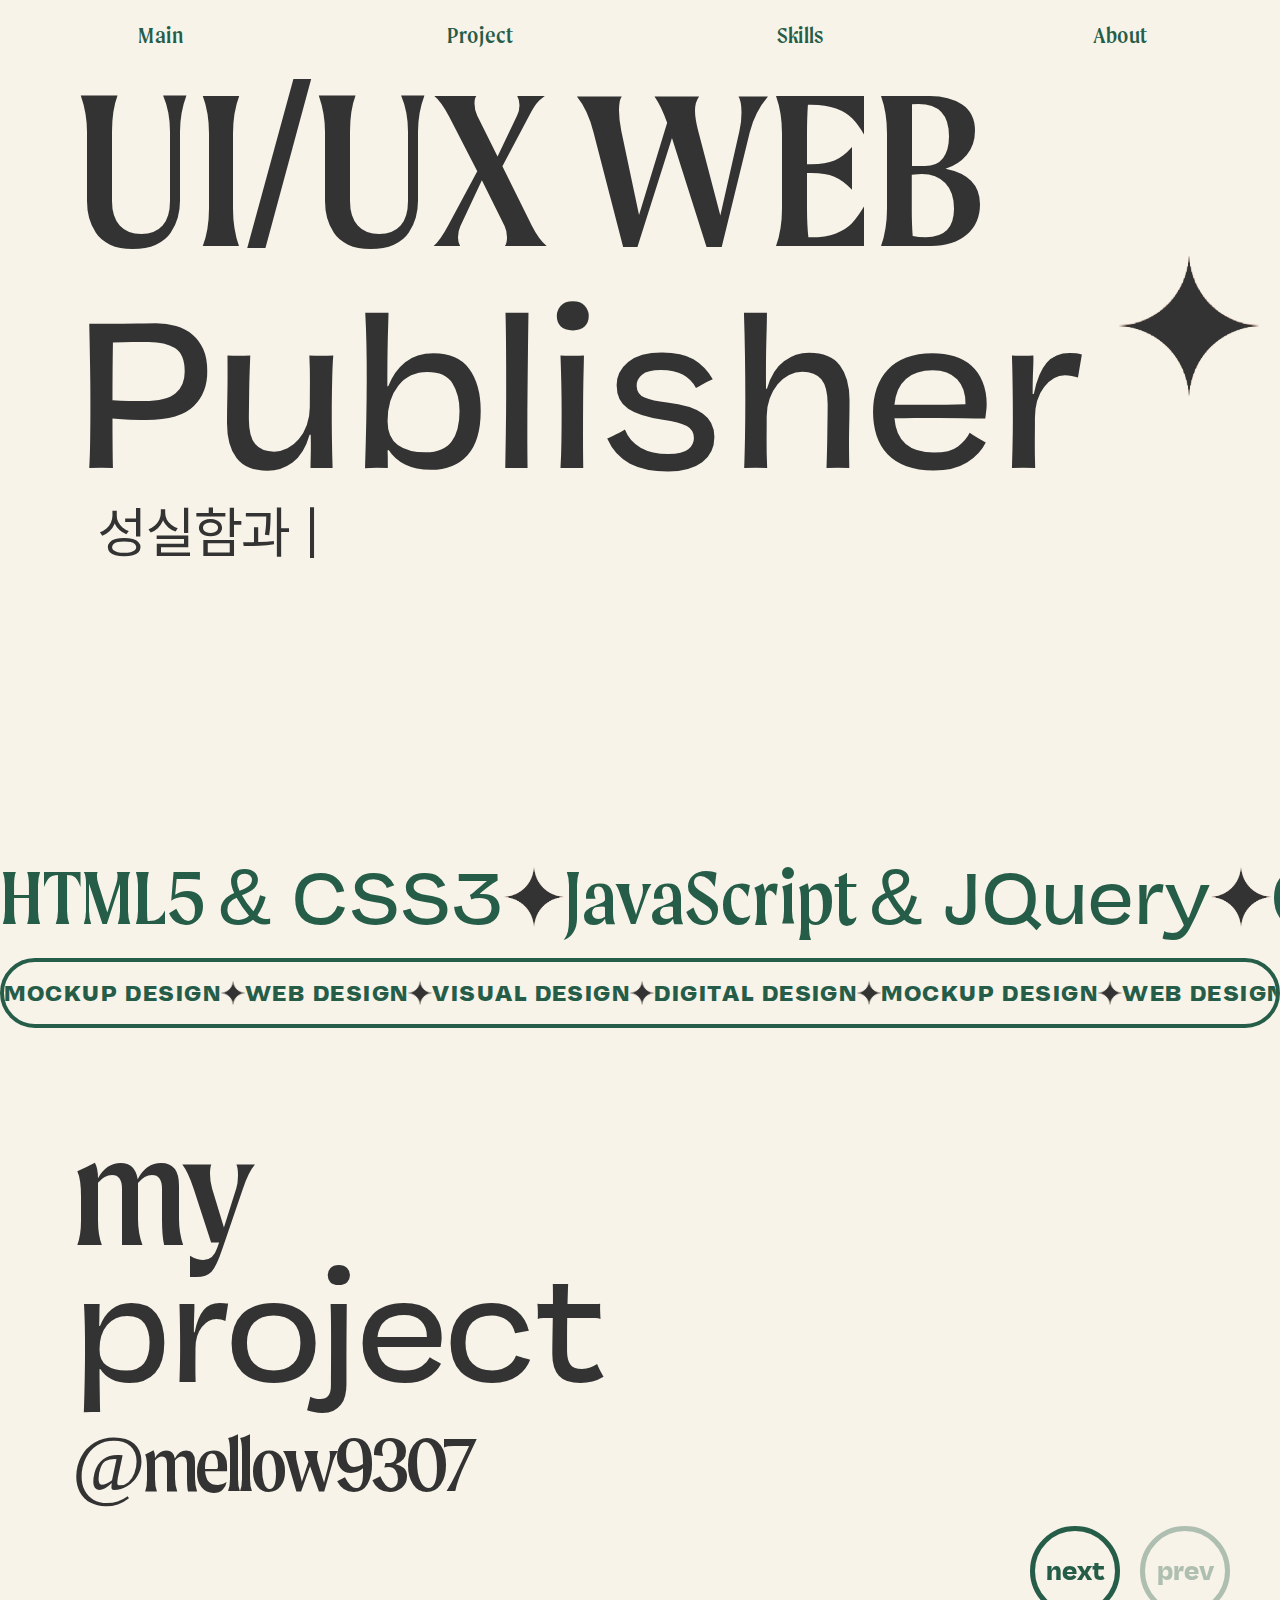
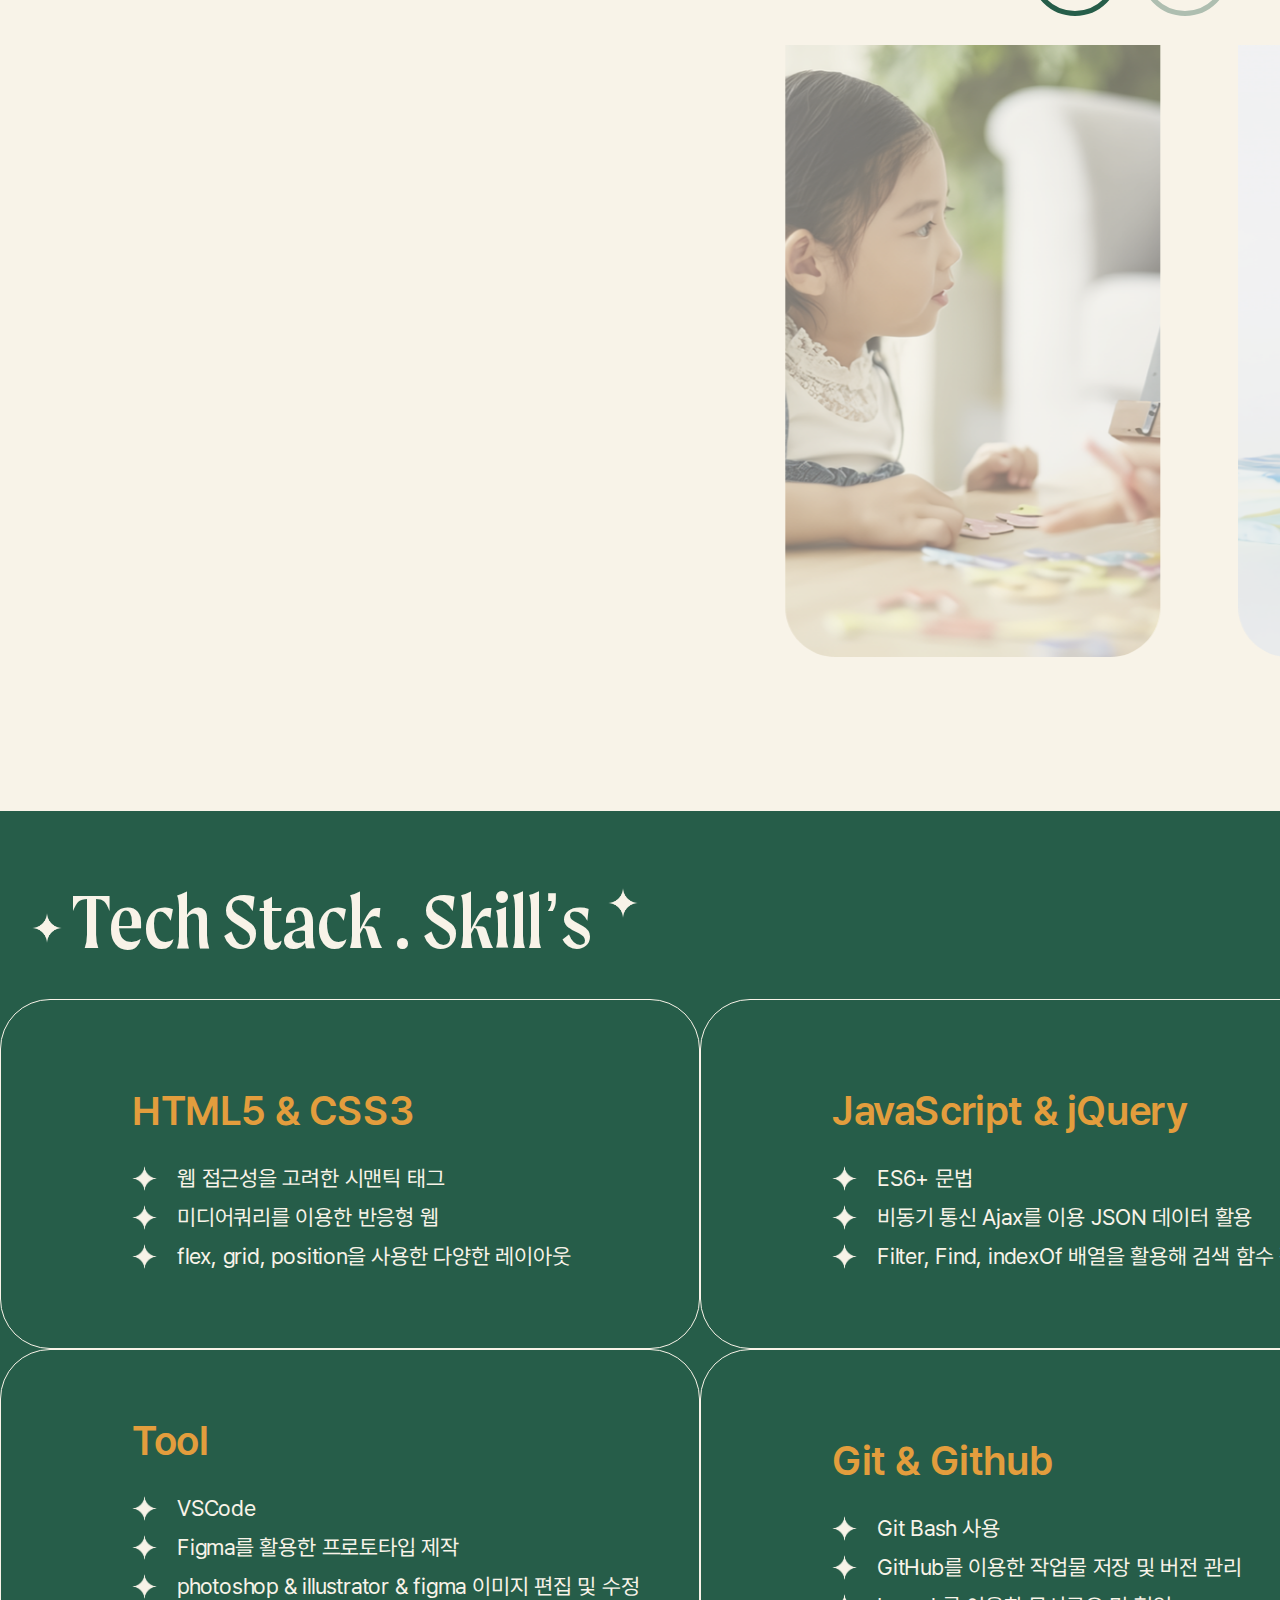
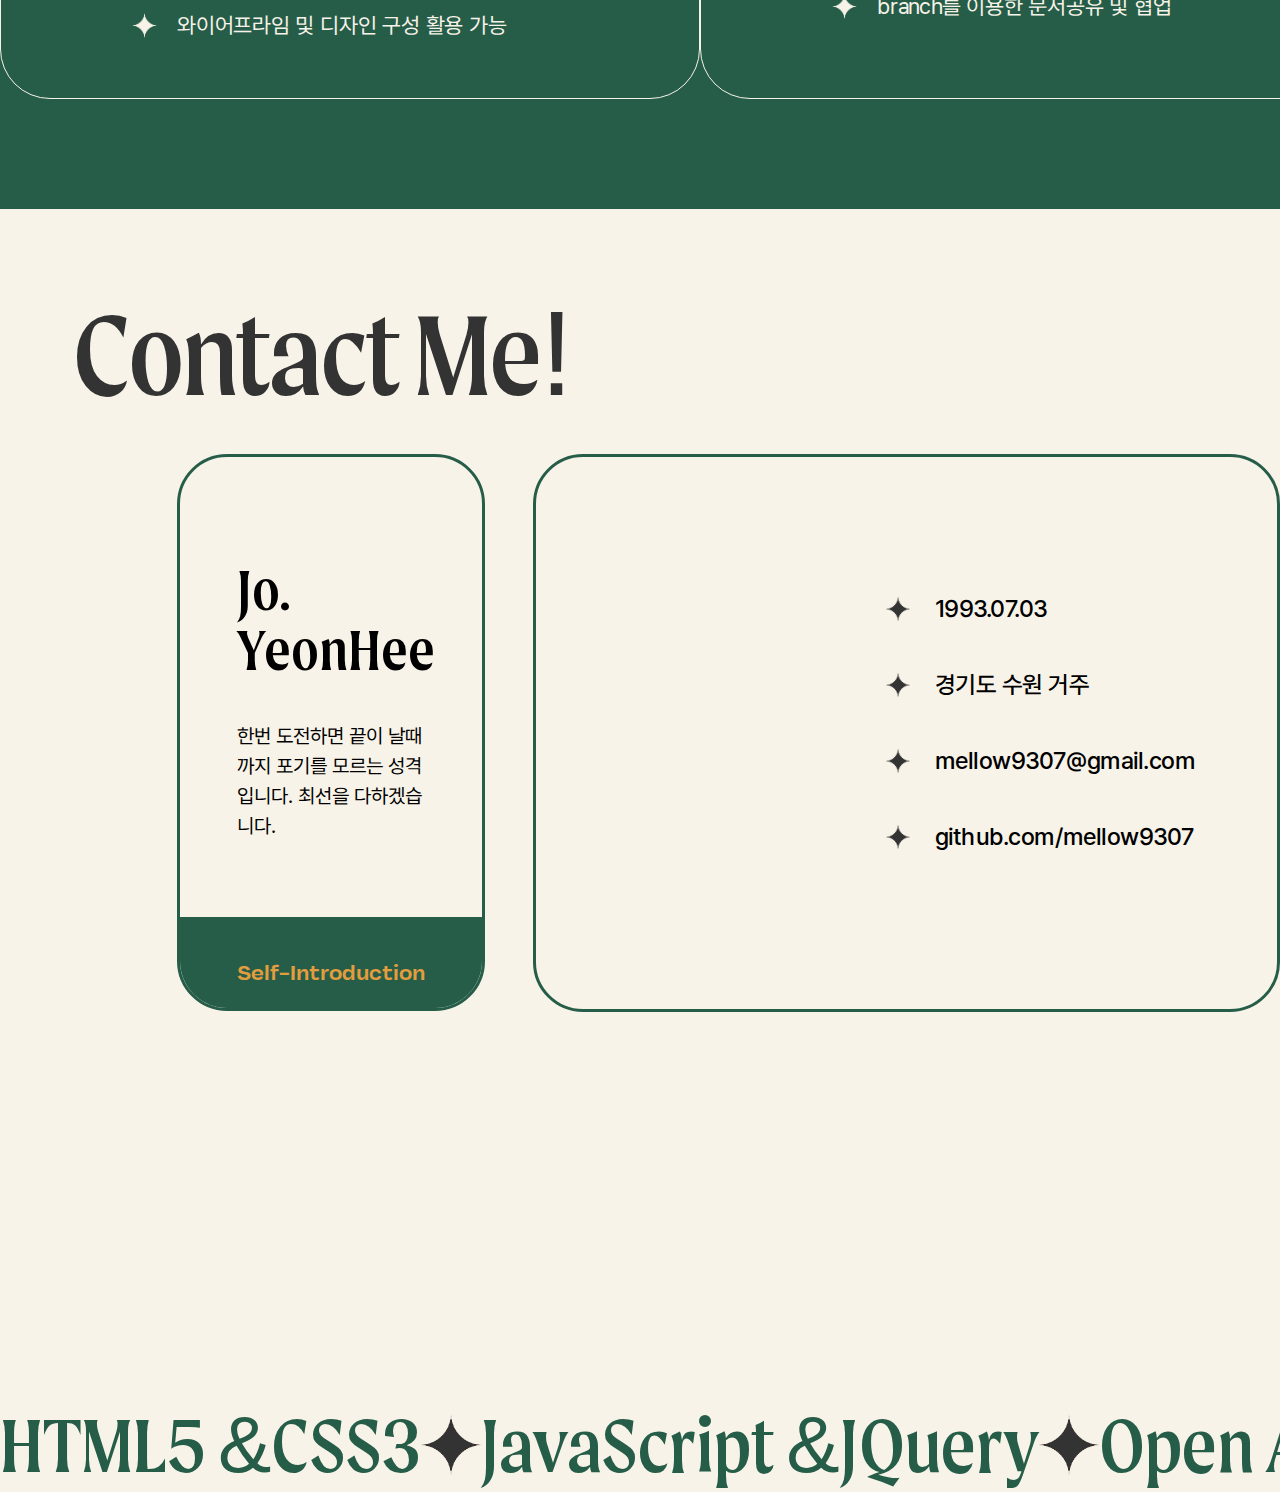
==== commit c2844b06: "타이핑효과" ====
--- a/index.html
+++ b/index.html
@@ -21,8 +21,12 @@
   <link rel="icon" type="image/png" sizes="32x32" href="./images/favicon/favicon-32x32.png">
   <link rel="icon" type="image/png" sizes="16x16" href="./images/favicon/favicon-16x16.png">
   <link rel="manifest" href="./site.webmanifest">
-
+  <link rel="stylesheet" href="./common/style/swiper-bundle.min.css">
   <link rel="stylesheet" href="./index.css">
+
+  <script src="./common/style/jquery-3.7.0.min.js"></script>
+  <script src="./common/style/swiper-bundle.min.js"></script>
+  <script defer src="./index.js"></script>
 </head>
 
 <body>
@@ -39,9 +43,11 @@
       <h1>UI/UX WEB</h1>
       <h1>Publisher</h1>
       <div class="star"></div>
-      <p>
-        성실함과 끈기로 포기하지 않는<span> 웹 퍼블리셔가 되겠습니다.</span>
-      </p>
+      <div class="text_box">
+        <span class="text"></span>
+        <span class="blink">|</span>
+      </div>
+
     </div>
     <div class="header-slide">
       <div class="header-slide-box">
@@ -144,87 +150,86 @@
         <h1>my<span>project</span></h1>
         <h2>@mellow9307</h2>
       </div>
-      <div class="container-box">
-        <div class="container-btn">
-          <a href="#">prev</a>
-          <a href="#">next</a>
-        </div>
-        <div class="container-img">
-          <a href="#"></a>
-          <a href="#"></a>
-          <a href="#"></a>
-        </div>
-      </div>
-    </div>
-    <div class="skill" id="skill">
-      <div class="skill-intro">
-        <span></span>
-        <h2>Tech Stack . Skill’s</h2>
-        <span></span>
-      </div>
-      <div class="skill-list-box">
-        <div class="skill-list">
-          <p>HTML5 & CSS3</p>
-          <ul>
-            <li><span></span>웹 접근성을 고려한 시맨틱 태그</li>
-            <li><span></span>미디어쿼리를 이용한 반응형 웹</li>
-            <li>
-              <span></span>flex, grid, position을 사용한 다양한 레이아웃
-            </li>
-          </ul>
-        </div>
-        <div class="skill-list">
-          <p>JavaScript & jQuery</p>
-          <ul>
-            <li><span></span>ES6+ 문법</li>
-            <li><span></span>비동기 통신 ​Ajax를 이용 JSON 데이터 활용</li>
-            <li>
-              <span></span>Filter, Find, indexOf 배열을 활용해 검색 함수 작성
-            </li>
-          </ul>
-        </div>
-        <div class="skill-list">
-          <p>Tool</p>
-          <ul>
-            <li><span></span>VSCode</li>
-            <li><span></span>Figma를 활용한 프로토타입 제작</li>
-            <li>
-              <span></span>photoshop & illustrator & figma 이미지 편집 및 수정
-            </li>
-            <li><span></span>와이어프라임 및 디자인 구성 활용 가능</li>
-          </ul>
-        </div>
-        <div class="skill-list">
-          <p>Git & Github</p>
-          <ul>
-            <li><span></span>Git Bash 사용</li>
-            <li><span></span>GitHub를 이용한 작업물 저장 및 버전 관리</li>
-            <li><span></span>branch를 이용한 문서공유 및 협업</li>
-          </ul>
-        </div>
-      </div>
-    </div>
-    <div class="contact" id="about">
-      <h1>Contact Me!</h1>
-      <div class="contact-box">
-        <div class="contact-intro">
-          <h2>Jo.<span>YeonHee</span></h2>
-          <p>
-            한번 도전하면 끝이 날때까지 포기를 모르는 성격입니다. 최선을
-            다하겠습니다.
-          </p>
-          <p>self-introduction</p>
-        </div>
-        <div class="contact-txt">
-          <ul>
-            <li><span></span>1993.07.03</li>
-            <li><span></span>경기도 수원 거주</li>
-            <li><span></span>mellow9307@gmail.com</li>
-            <li><span></span>github.com/mellow9307</li>
-          </ul>
-        </div>
-      </div>
-    </div>
+      <div class="container-box swiper mySwiper">
+        <div class="container-img swiper-wrapper">
+          <a href="./project1/project1.html" target="_blank" class="swiper-slide"></a>
+          <a href="#" class="swiper-slide"></a>
+          <a href="#" class="swiper-slide"></a>
+        </div>
+        <div class="swiper_btn">
+          <div class="swiper-button-prev"></div>
+          <div class="swiper-button-next"></div>
+        </div>
+      </div>
+      <div class="skill" id="skill">
+        <div class="skill-intro">
+          <span></span>
+          <h2>Tech Stack . Skill’s</h2>
+          <span></span>
+        </div>
+        <div class="skill-list-box">
+          <div class="skill-list">
+            <p>HTML5 & CSS3</p>
+            <ul>
+              <li><span></span>웹 접근성을 고려한 시맨틱 태그</li>
+              <li><span></span>미디어쿼리를 이용한 반응형 웹</li>
+              <li>
+                <span></span>flex, grid, position을 사용한 다양한 레이아웃
+              </li>
+            </ul>
+          </div>
+          <div class="skill-list">
+            <p>JavaScript & jQuery</p>
+            <ul>
+              <li><span></span>ES6+ 문법</li>
+              <li><span></span>비동기 통신 ​Ajax를 이용 JSON 데이터 활용</li>
+              <li>
+                <span></span>Filter, Find, indexOf 배열을 활용해 검색 함수 작성
+              </li>
+            </ul>
+          </div>
+          <div class="skill-list">
+            <p>Tool</p>
+            <ul>
+              <li><span></span>VSCode</li>
+              <li><span></span>Figma를 활용한 프로토타입 제작</li>
+              <li>
+                <span></span>photoshop & illustrator & figma 이미지 편집 및 수정
+              </li>
+              <li><span></span>와이어프라임 및 디자인 구성 활용 가능</li>
+            </ul>
+          </div>
+          <div class="skill-list">
+            <p>Git & Github</p>
+            <ul>
+              <li><span></span>Git Bash 사용</li>
+              <li><span></span>GitHub를 이용한 작업물 저장 및 버전 관리</li>
+              <li><span></span>branch를 이용한 문서공유 및 협업</li>
+            </ul>
+          </div>
+        </div>
+      </div>
+      <div class="contact" id="about">
+        <h1>Contact Me!</h1>
+        <div class="contact-box">
+          <div class="contact-intro">
+            <h2>Jo.<span>YeonHee</span></h2>
+            <p>
+              한번 도전하면 끝이 날때까지 포기를 모르는 성격입니다. 최선을
+              다하겠습니다.
+            </p>
+            <p>self-introduction</p>
+          </div>
+          <div class="contact-txt">
+            <ul>
+              <li><span></span>1993.07.03</li>
+              <li><span></span>경기도 수원 거주</li>
+              <li><span></span>mellow9307@gmail.com</li>
+              <li><span></span>github.com/mellow9307</li>
+            </ul>
+          </div>
+        </div>
+      </div>
   </main>
   <footer>
     <div class="footer-slide">
--- a/index.css
+++ b/index.css
@@ -93,12 +93,25 @@
     transform: translateX(-30px);
   }
 }
-.header-wrapper p {
+.header-wrapper .text_box {
+  display: block;
+  height: 120px;
   color: #333;
-  font-size: 50px;
+  font-size: 3.5rem;
   font-family: "Pretendard Variable", "Assistant", sans-serif;
   letter-spacing: -0.15px;
-  padding-left: 98px;
+  margin-left: 98px;
+  text-align: left;
+}
+.blink {
+  animation: blink 0.5s infinite;
+  font-size: 3.5rem;
+}
+
+@keyframes blink {
+  to {
+    opacity: 0;
+  }
 }
 .header-wrapper p span {
   display: block;
@@ -188,12 +201,12 @@
 .container .container-wrapper {
   padding-left: 72px;
   padding-top: 6rem;
-  /* opacity: 0; */
+  /* opacity: 0;  */
 }
 .container .container-wrapper h1 {
   color: #333;
   font-size: 160px;
-  font-family: Moret;
+  font-family: "Moret";
   line-height: 135px;
   letter-spacing: -3.2px;
 }
@@ -214,7 +227,7 @@
   padding-top: 24px;
 }
 .container .container-btn {
-  width: 100%;
+  width: 80%;
   display: flex;
   justify-content: flex-end;
   right: 18px;
@@ -222,15 +235,24 @@
 }
 
 .container-box {
-  width: 100%;
+  width: 80%;
+  height: 100vh;
   flex-wrap: wrap;
   display: flex;
-}
-.container .container-btn {
-  margin-right: 1.12rem;
-}
-
-.container .container-btn a {
+  justify-content: flex-end;
+  margin-right: 0;
+  padding-top: 131px;
+}
+.swiper_btn {
+  position: absolute;
+  top: 520px;
+  right: 150px;
+}
+.swiper {
+  position: static;
+}
+.swiper-button-next::after,
+.swiper-button-prev::after {
   color: #265d49;
   font-size: 26px;
   font-family: "Vulf Sans", "Assistant", sans-serif;
@@ -239,28 +261,32 @@
   line-height: 80px;
   text-align: center;
   white-space: normal;
-  display: block;
-  transition: 0.3s;
   width: 90px;
   height: 90px;
-  border-radius: 90px;
+  border-radius: 50%;
   border: 5px solid #265d49;
   background: #f8f3e8;
   margin-bottom: 41px;
   transition: 0.4s;
 }
-.container .container-btn a:hover {
+.swiper-button-next,
+.swiper-button-prev {
+  width: auto;
+  height: auto;
+}
+.swiper-button-next::after,
+.swiper-button-prev::after:hover {
   background-color: #265d49;
   color: #f8f3e8;
   border-radius: 90px;
 }
 .container .container-img {
-  width: 130%;
+  width: 80%;
   position: relative;
   transform: translateX(20%);
   padding-top: 2.56px;
   display: flex;
-  justify-content: flex-end;
+  /* justify-content: flex-end; */
   gap: 48px;
 }
 .container .container-img a {
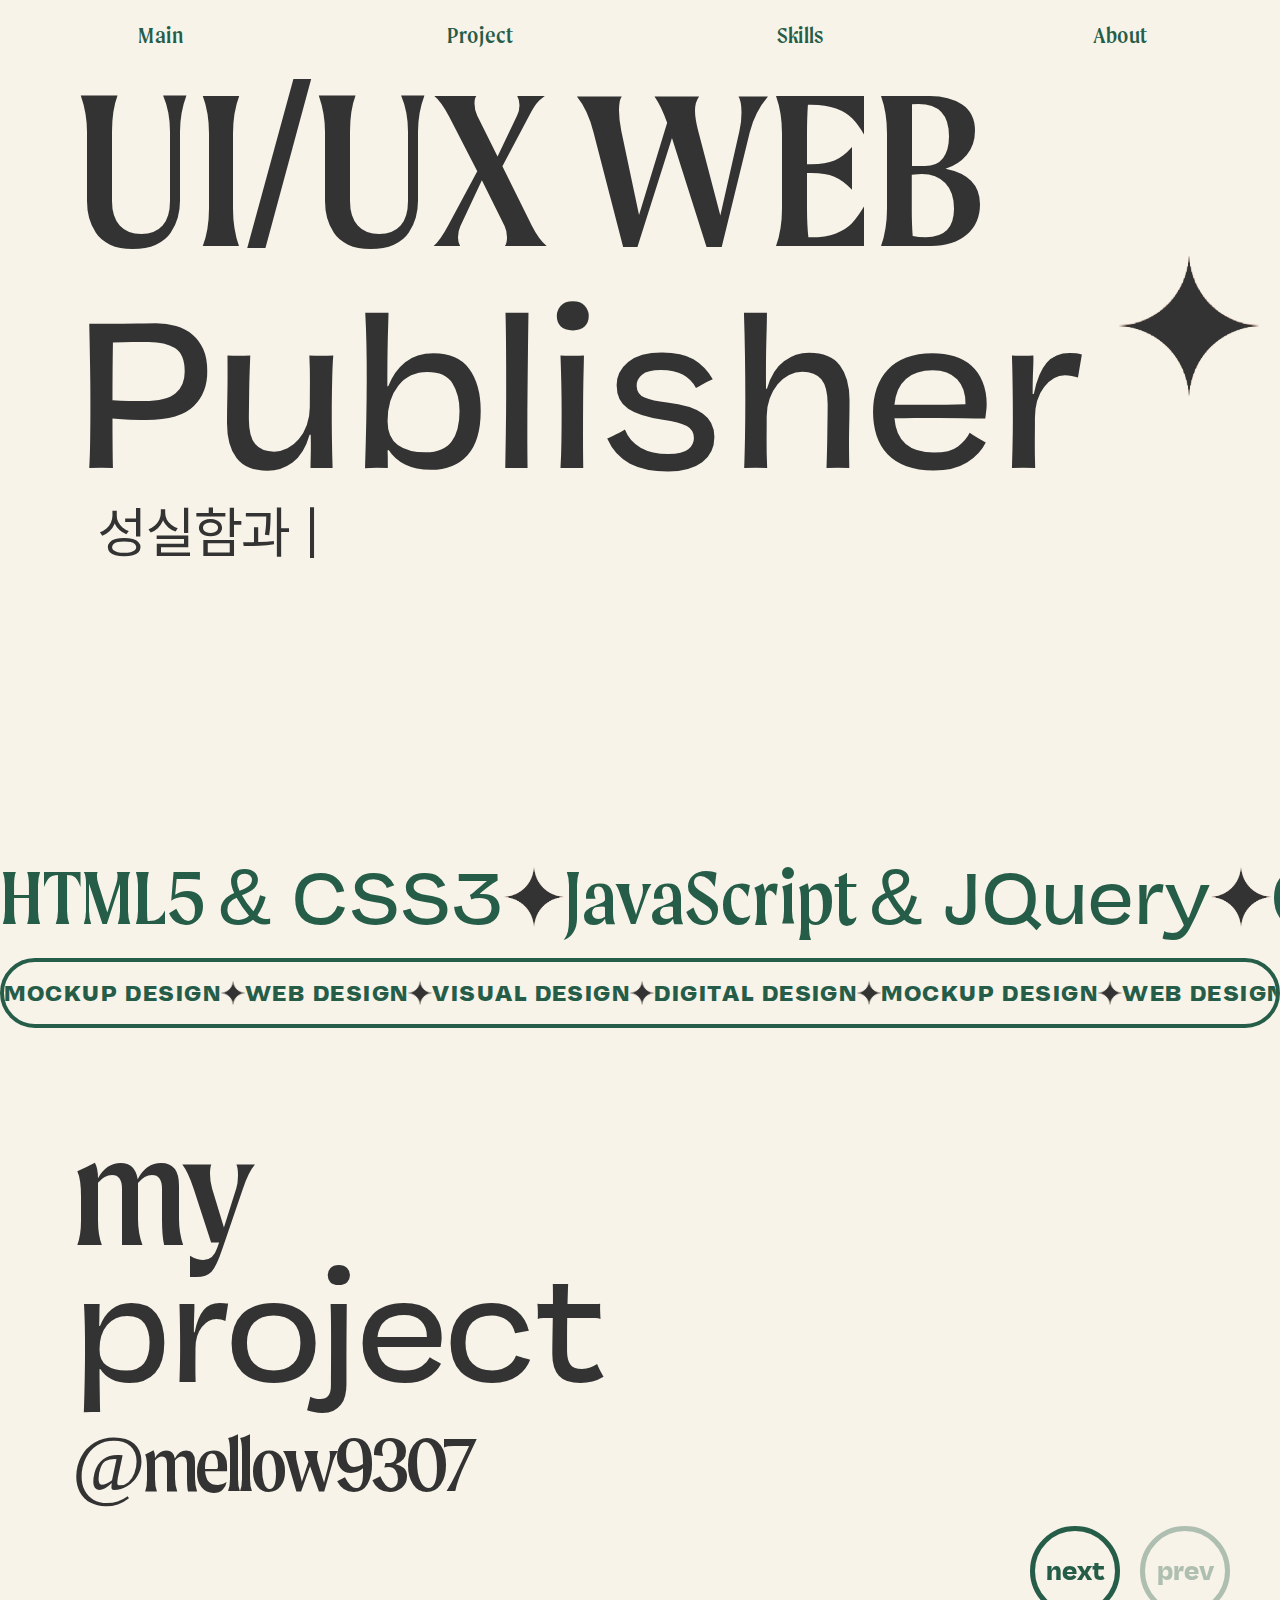
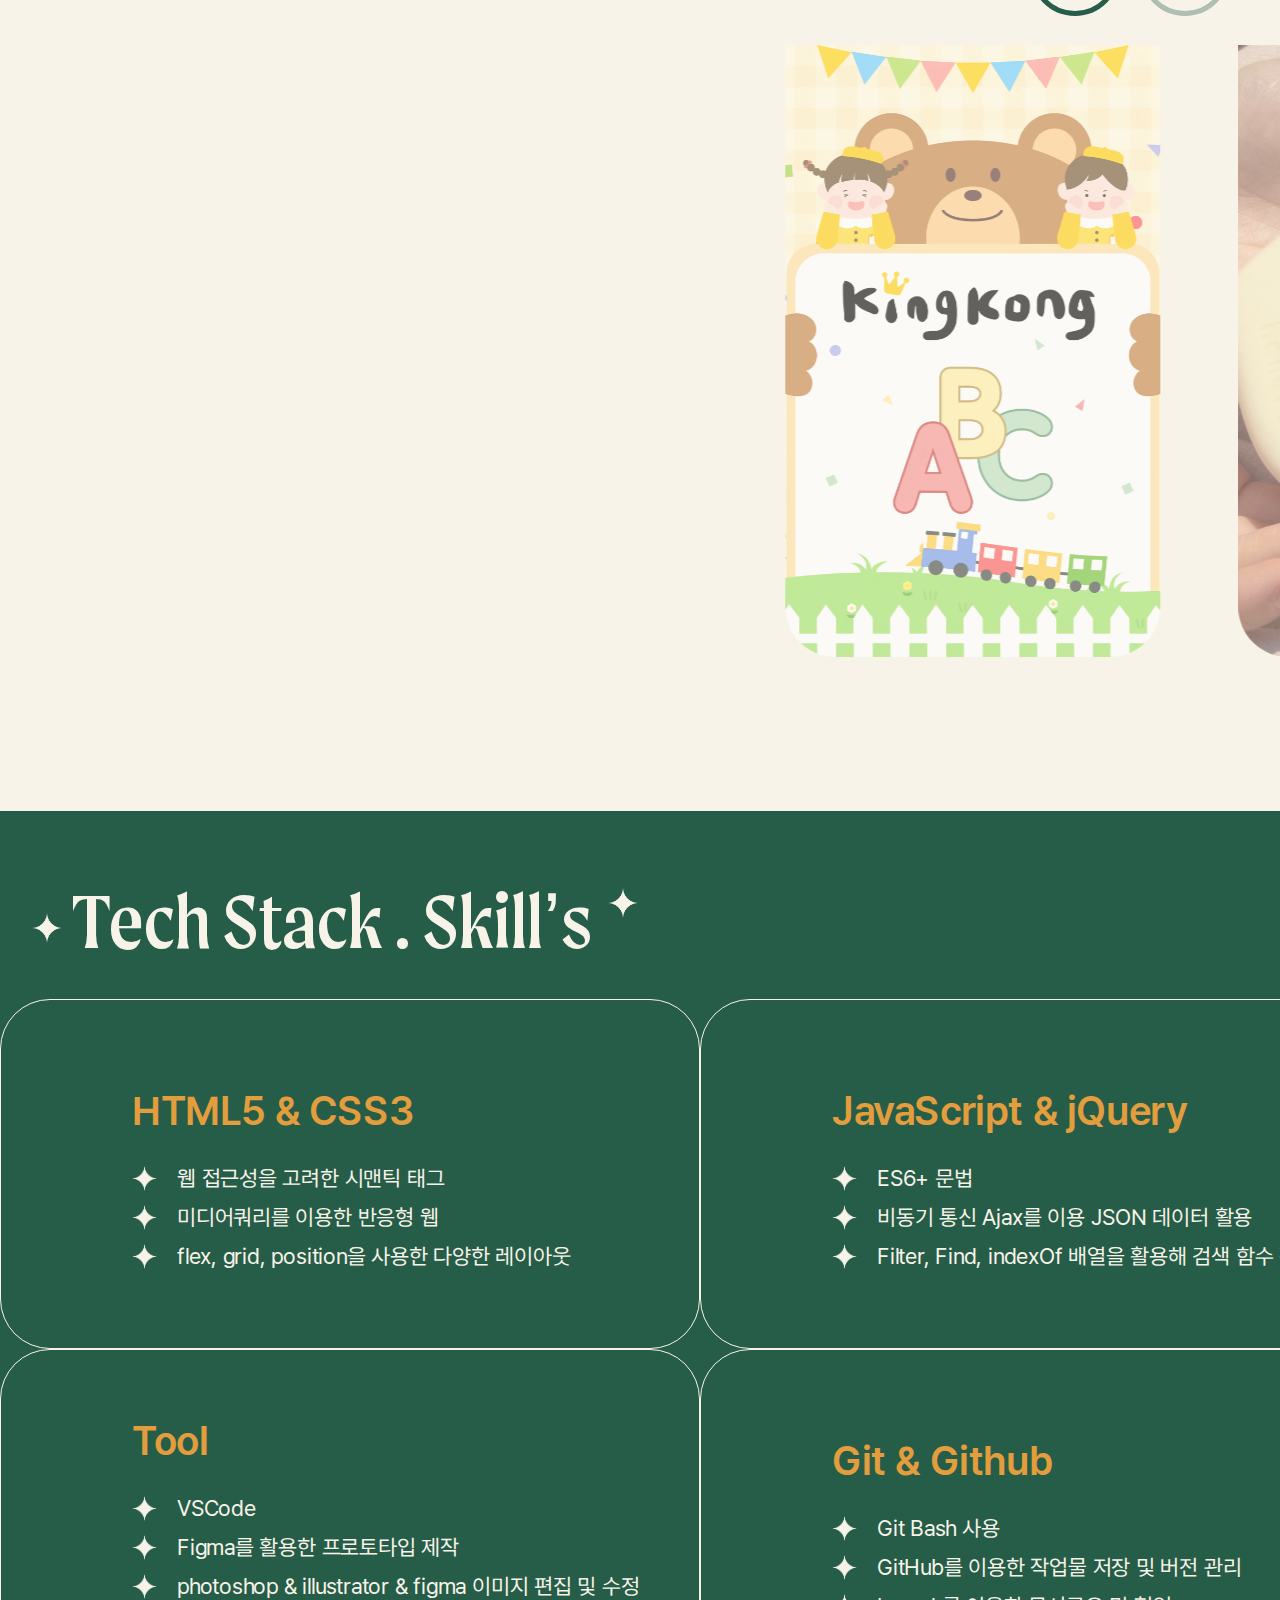
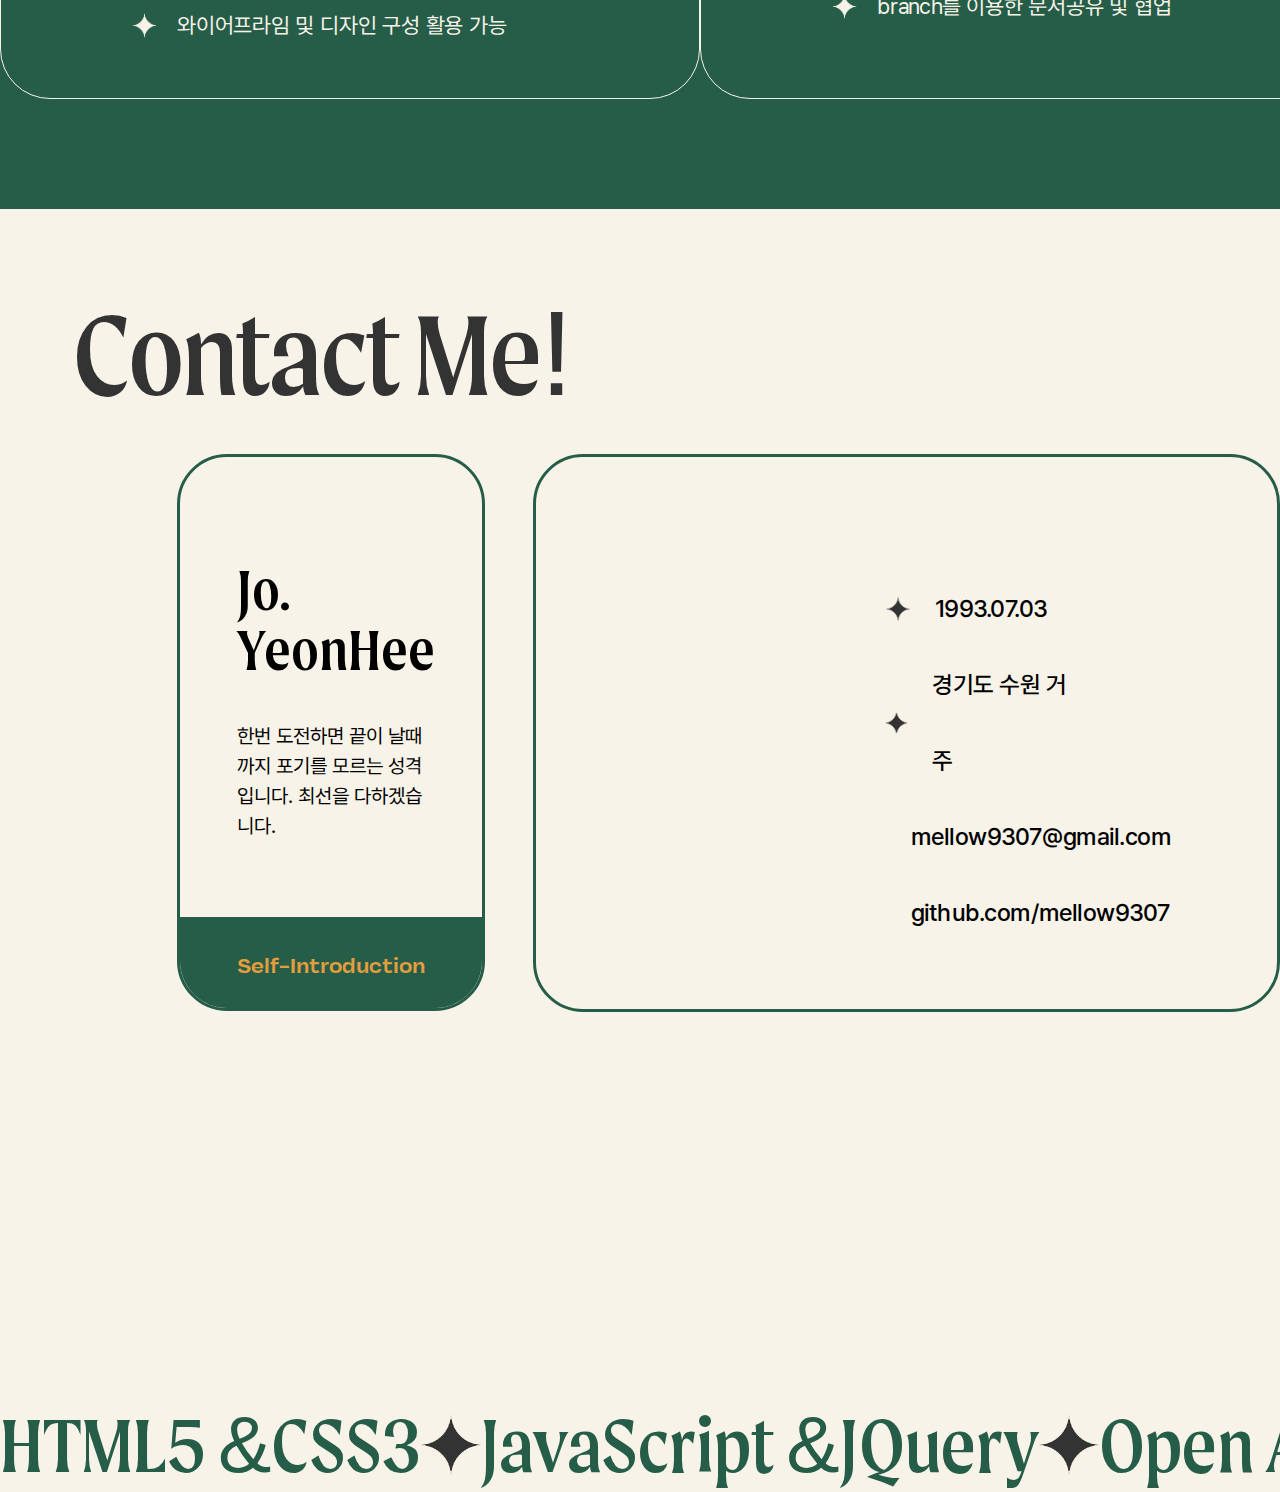
==== commit 02adb9fc: "이미지변경" ====
--- a/index.html
+++ b/index.html
@@ -224,8 +224,10 @@
             <ul>
               <li><span></span>1993.07.03</li>
               <li><span></span>경기도 수원 거주</li>
-              <li><span></span>mellow9307@gmail.com</li>
-              <li><span></span>github.com/mellow9307</li>
+              <li><span></span><a href="mailto:" mellow9307@gmail.com" target="_blank"
+                  class="git">mellow9307@gmail.com</a></li>
+              <li><span></span><a href="https://github.com/mellow9307" target="_blank"
+                  class="git">github.com/mellow9307</a></li>
             </ul>
           </div>
         </div>
--- a/index.css
+++ b/index.css
@@ -34,7 +34,7 @@
   width: 25%;
 }
 
-nav li a {
+nav li .button {
   display: block;
   width: 30%;
   margin: 0 auto;
@@ -43,7 +43,7 @@
   font-family: "Moret", "Assistant", sans-serif;
   text-transform: capitalize;
 }
-li a:after {
+li .button:after {
   display: block;
   width: 100%;
   content: "";
@@ -51,7 +51,7 @@
   transform: scaleX(0);
   transition: transform 250ms ease-in-out;
 }
-li a:hover:after {
+li .button:hover:after {
   transform: scaleX(1);
 }
 .header-wrapper {
@@ -299,11 +299,11 @@
 }
 
 .container .container-img a:nth-child(1) {
-  background: url(./images/kinkong.png) no-repeat 50% / cover;
+  background: url(./images/kingkong.png) no-repeat 50% / cover;
   opacity: 0.6;
 }
 .container .container-img a:nth-child(2) {
-  background: url(./images/redesign.png) no-repeat 50% / cover;
+  background: url(./images/redesign.jpg) no-repeat 50% / cover;
   opacity: 0.6;
 }
 .container .container-img a:hover {
@@ -450,6 +450,7 @@
   font-weight: 500;
   text-transform: capitalize;
   text-align: center;
+  line-height: 1rem;
 }
 .contact .contact-box .contact-txt {
   width: 61.61806rem;
@@ -459,6 +460,7 @@
 }
 .contact .contact-box .contact-txt ul {
   padding: 7.12rem 0 0 21.87rem;
+  width: 72%;
 }
 .contact .contact-box .contact-txt li {
   color: #000;
@@ -470,7 +472,38 @@
   text-align: left;
   display: flex;
   align-items: center;
-}
+  position: relative;
+}
+.git:hover {
+  color: #265d49;
+  background: transparent;
+  box-shadow: none;
+}
+.git:before,
+.git:after {
+  content: "";
+  position: absolute;
+  top: 0;
+  right: 0;
+  height: 2px;
+  width: 0;
+  background: #265d49;
+  box-shadow: -1px -1px 5px 0px #fff, 7px 7px 20px 0px #0003,
+    4px 4px 5px 0px #0002;
+  transition: 400ms ease all;
+}
+.git:after {
+  right: inherit;
+  top: inherit;
+  left: 0;
+  bottom: 0;
+}
+.git:hover:before,
+.git:hover:after {
+  width: 100%;
+  transition: 800ms ease all;
+}
+
 .contact .contact-box .contact-txt li span {
   background: url(./images/Bstar.png) no-repeat 50% / cover;
   width: 1.5rem;
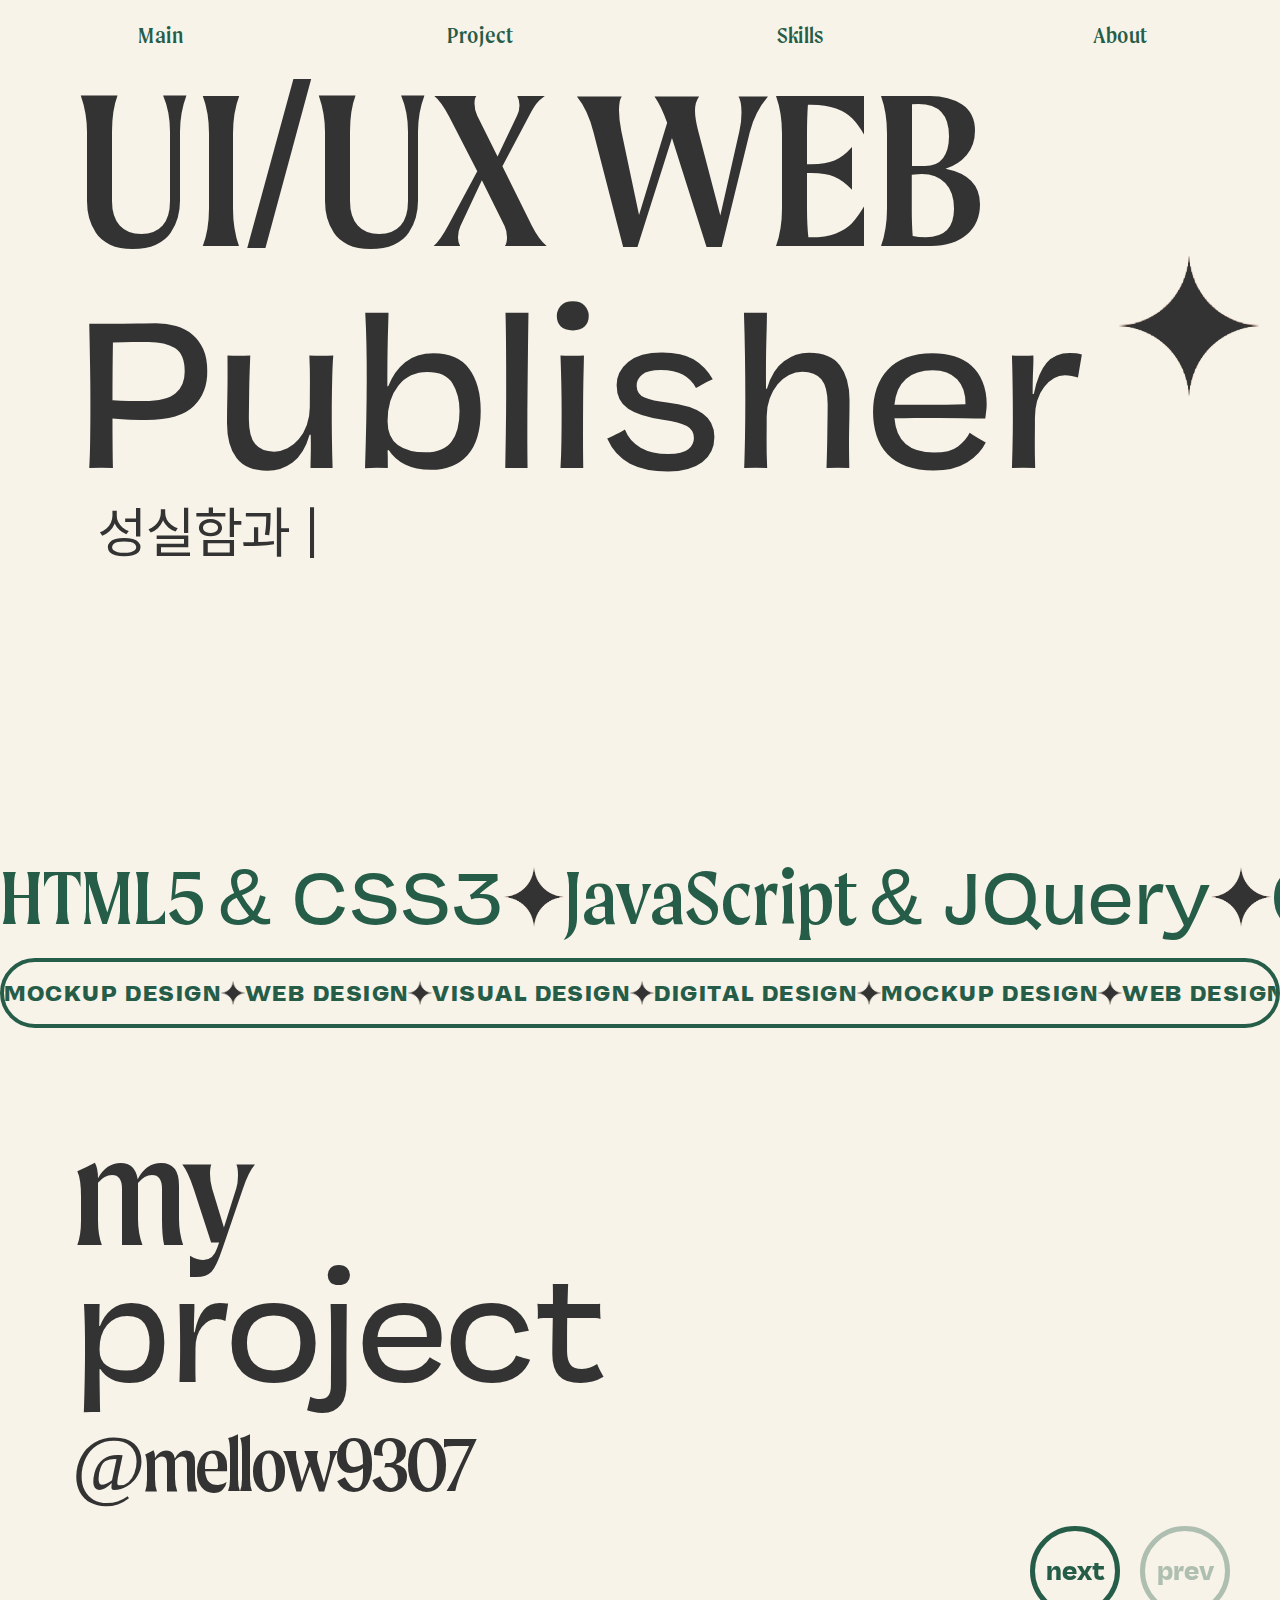
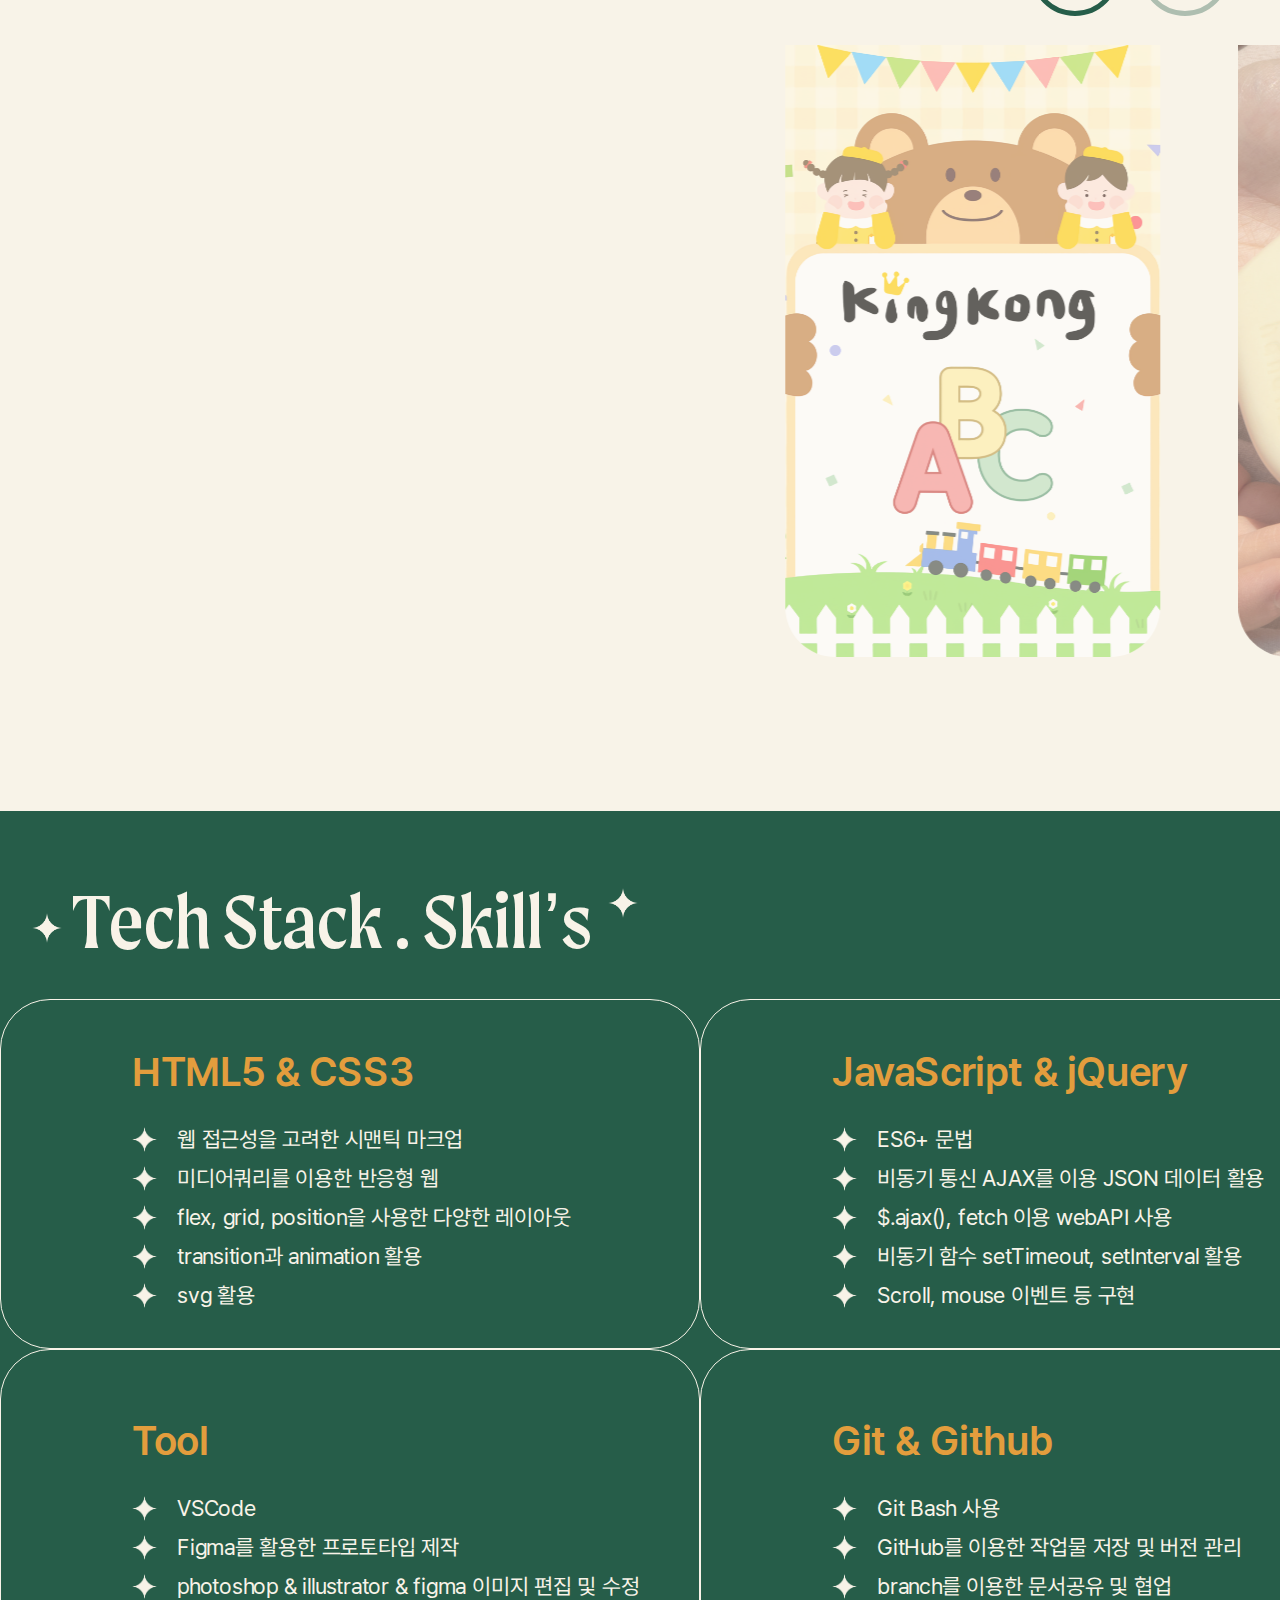
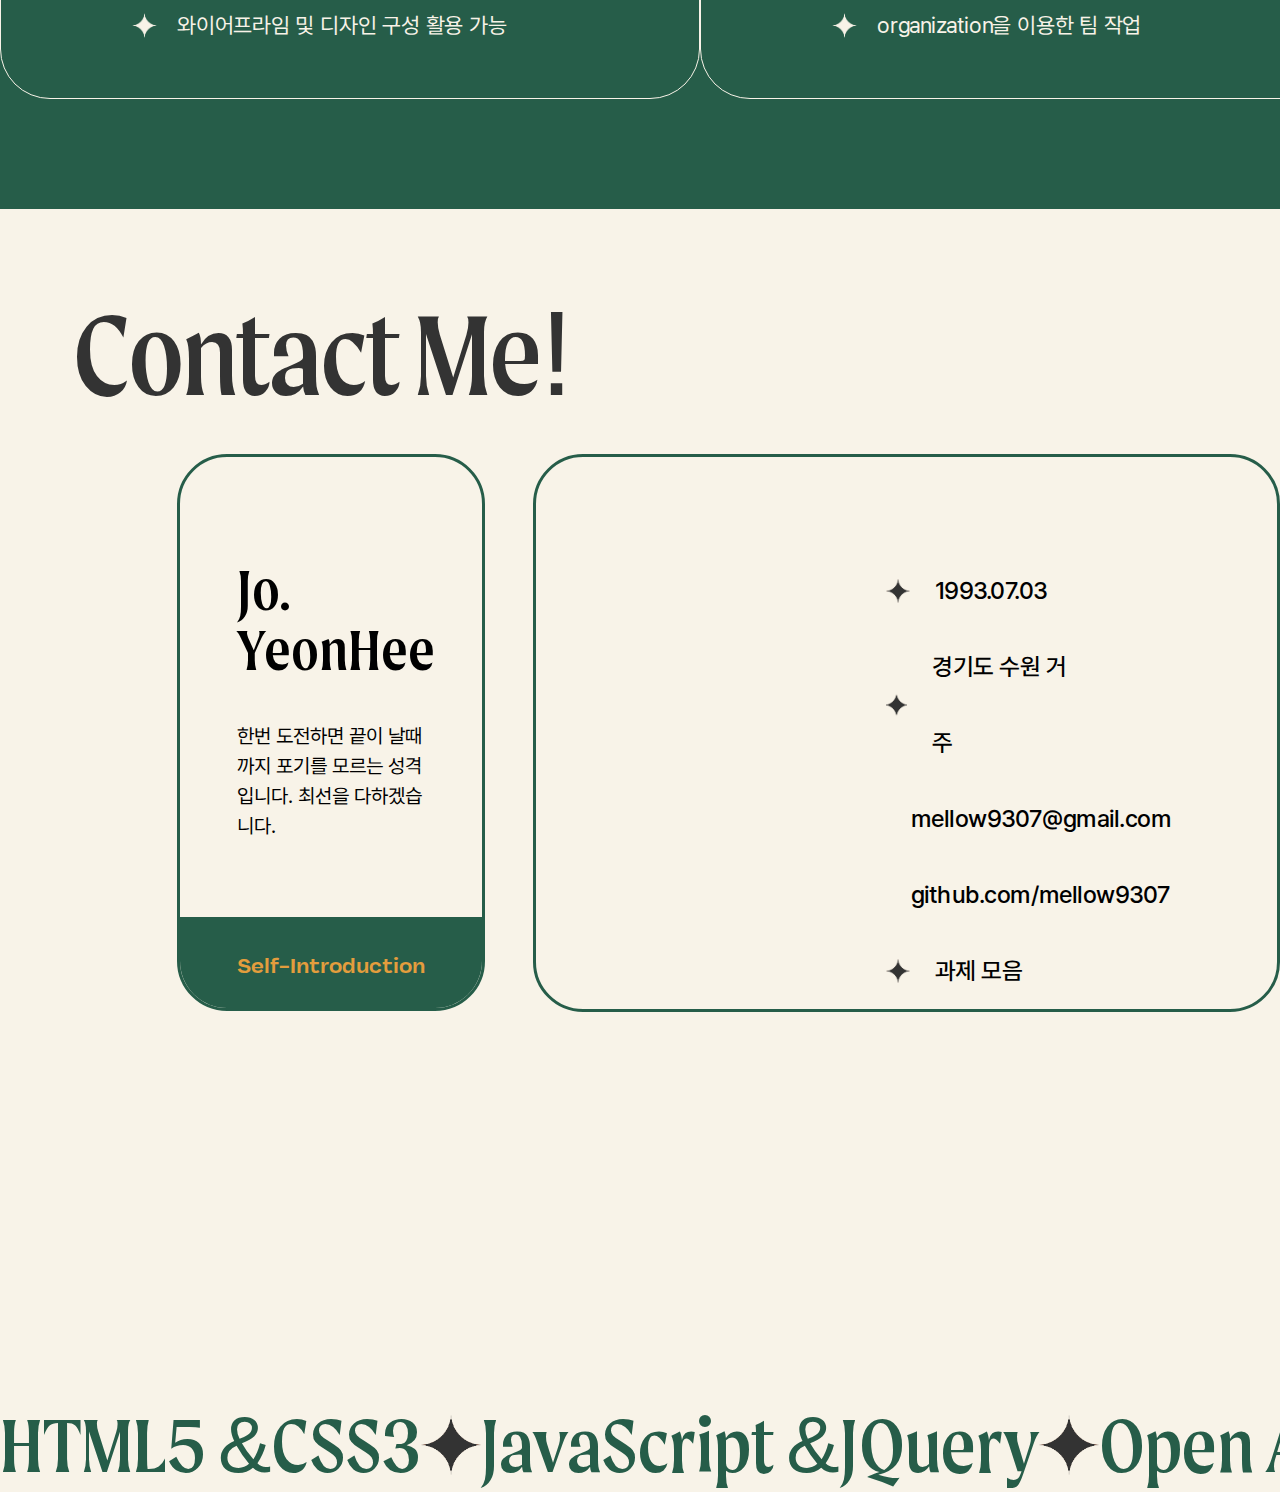
==== commit 92e39c0b: "텍스트 수정,이벤트효과" ====
--- a/index.html
+++ b/index.html
@@ -171,20 +171,32 @@
           <div class="skill-list">
             <p>HTML5 & CSS3</p>
             <ul>
-              <li><span></span>웹 접근성을 고려한 시맨틱 태그</li>
+              <li><span></span>웹 접근성을 고려한 시맨틱 마크업</li>
               <li><span></span>미디어쿼리를 이용한 반응형 웹</li>
               <li>
                 <span></span>flex, grid, position을 사용한 다양한 레이아웃
               </li>
+              <li>
+                <span></span>transition과 animation 활용
+              </li>
+              <li>
+                <span></span>svg 활용
+              </li>
             </ul>
           </div>
           <div class="skill-list">
             <p>JavaScript & jQuery</p>
             <ul>
               <li><span></span>ES6+ 문법</li>
-              <li><span></span>비동기 통신 ​Ajax를 이용 JSON 데이터 활용</li>
-              <li>
-                <span></span>Filter, Find, indexOf 배열을 활용해 검색 함수 작성
+              <li><span></span>비동기 통신 ​AJAX를 이용 JSON 데이터 활용</li>
+              <li>
+                <span></span>$.ajax(), fetch 이용 webAPI 사용
+              </li>
+              <li>
+                <span></span>비동기 함수 setTimeout, setInterval 활용
+              </li>
+              <li>
+                <span></span>Scroll, mouse 이벤트 등 구현
               </li>
             </ul>
           </div>
@@ -205,6 +217,7 @@
               <li><span></span>Git Bash 사용</li>
               <li><span></span>GitHub를 이용한 작업물 저장 및 버전 관리</li>
               <li><span></span>branch를 이용한 문서공유 및 협업</li>
+              <li><span></span>organization을 이용한 팀 작업</li>
             </ul>
           </div>
         </div>
@@ -228,6 +241,8 @@
                   class="git">mellow9307@gmail.com</a></li>
               <li><span></span><a href="https://github.com/mellow9307" target="_blank"
                   class="git">github.com/mellow9307</a></li>
+              <li><span></span><a href="https://github.com/mellow9307/homework-jyh" target="_blank" class="git">과제
+                  모음</a></li>
             </ul>
           </div>
         </div>
--- a/index.css
+++ b/index.css
@@ -306,6 +306,10 @@
   background: url(./images/redesign.jpg) no-repeat 50% / cover;
   opacity: 0.6;
 }
+.container .container-img a:nth-child(3) {
+  background: url(./images/teddy_bear1.png) no-repeat 50% / cover;
+  opacity: 0.6;
+}
 .container .container-img a:hover {
   opacity: 1;
 }
@@ -459,7 +463,7 @@
   border: 3px solid #265d49;
 }
 .contact .contact-box .contact-txt ul {
-  padding: 7.12rem 0 0 21.87rem;
+  padding: 6rem 0 0 21.87rem;
   width: 72%;
 }
 .contact .contact-box .contact-txt li {
@@ -474,6 +478,12 @@
   align-items: center;
   position: relative;
 }
+.contact .contact-box .contact-txt li:nth-child(3) span,
+.contact .contact-box .contact-txt li:nth-child(4) span,
+.contact .contact-box .contact-txt li:nth-child(5) span {
+  animation: size infinite 2s ease-in-out;
+}
+
 .git:hover {
   color: #265d49;
   background: transparent;
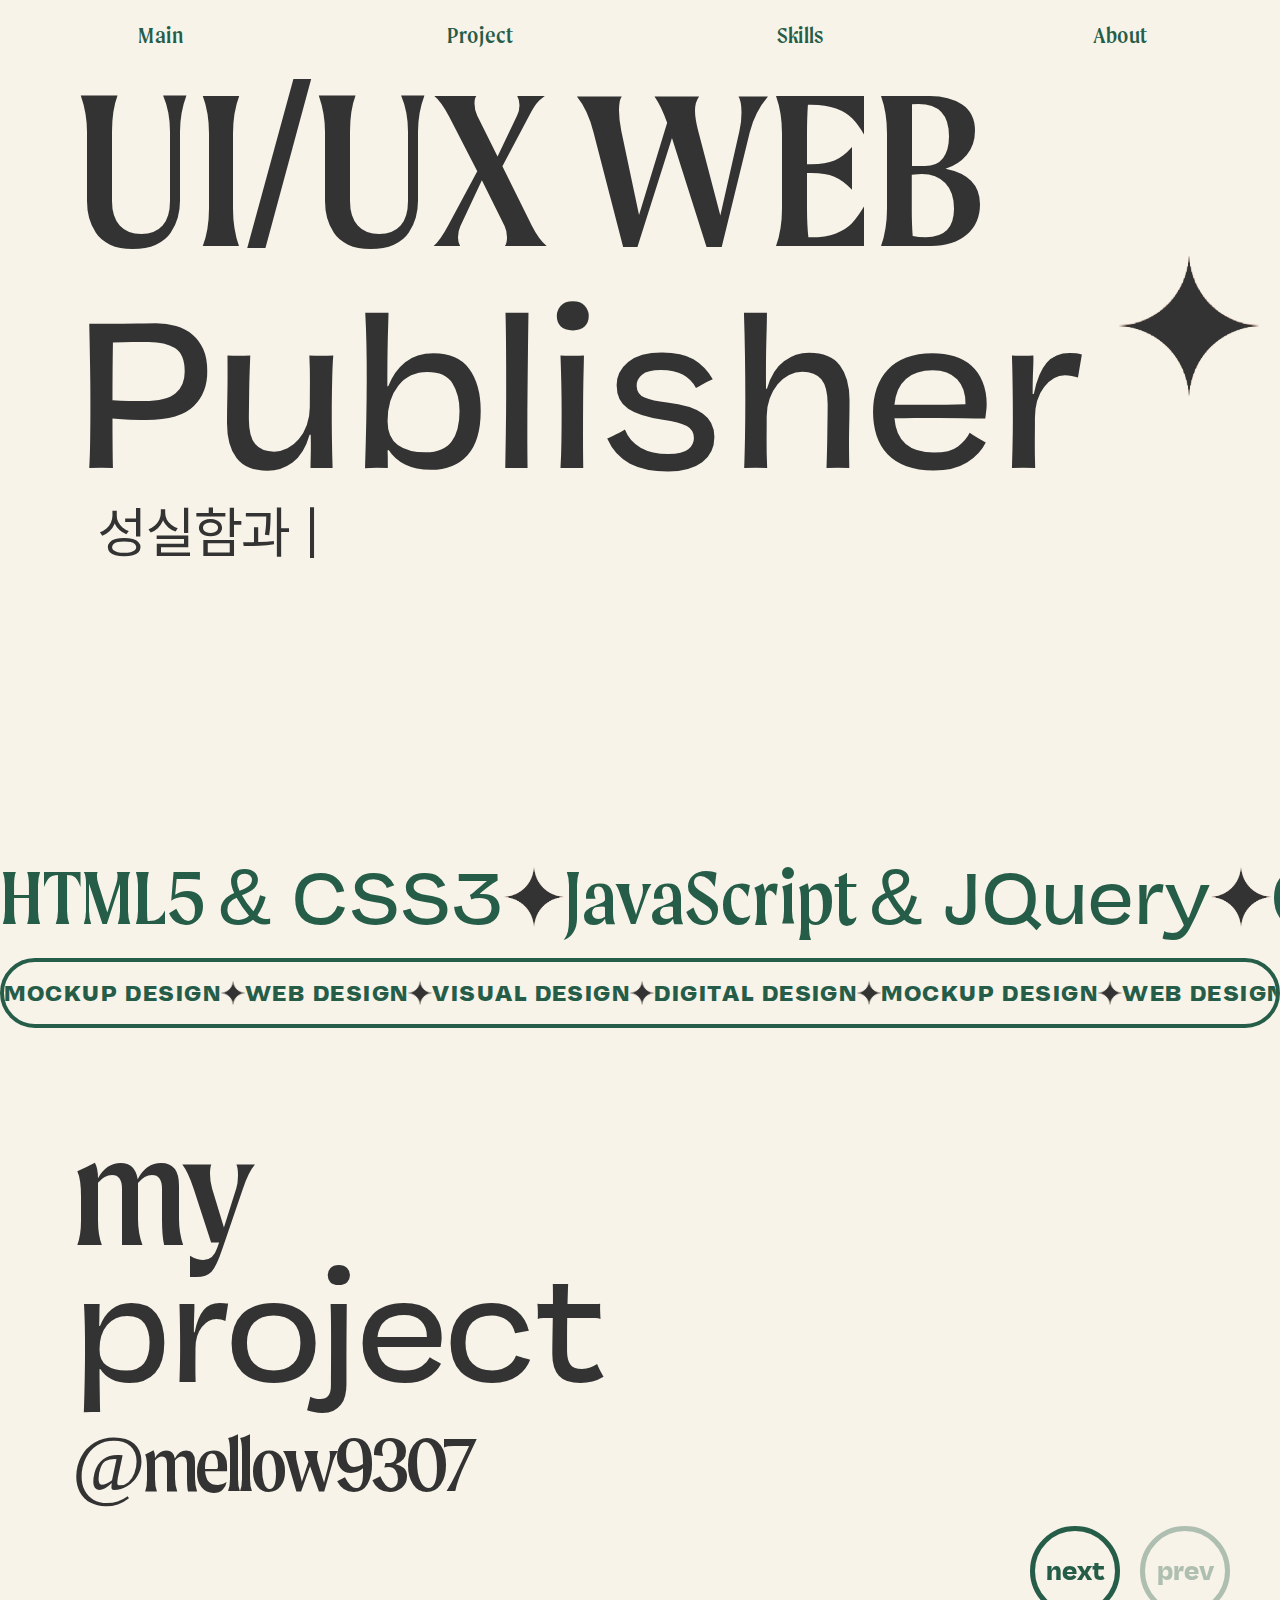
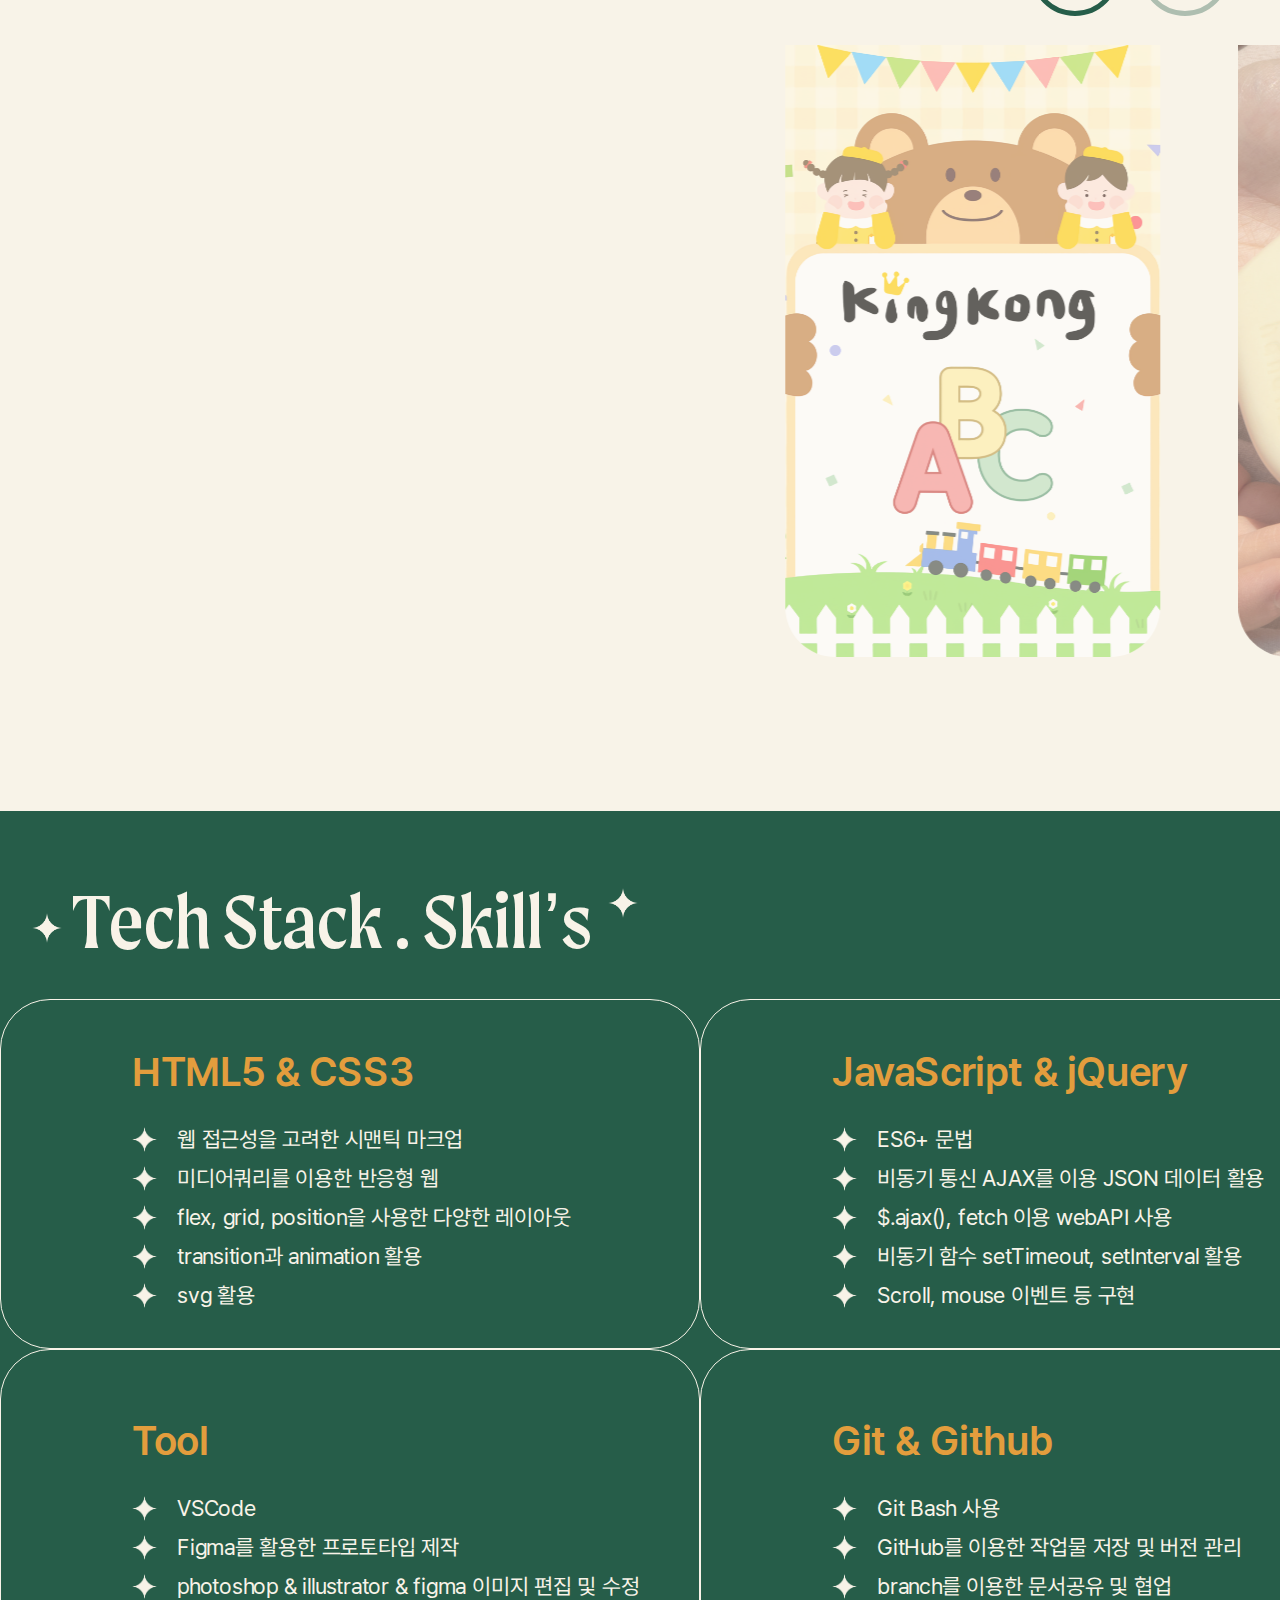
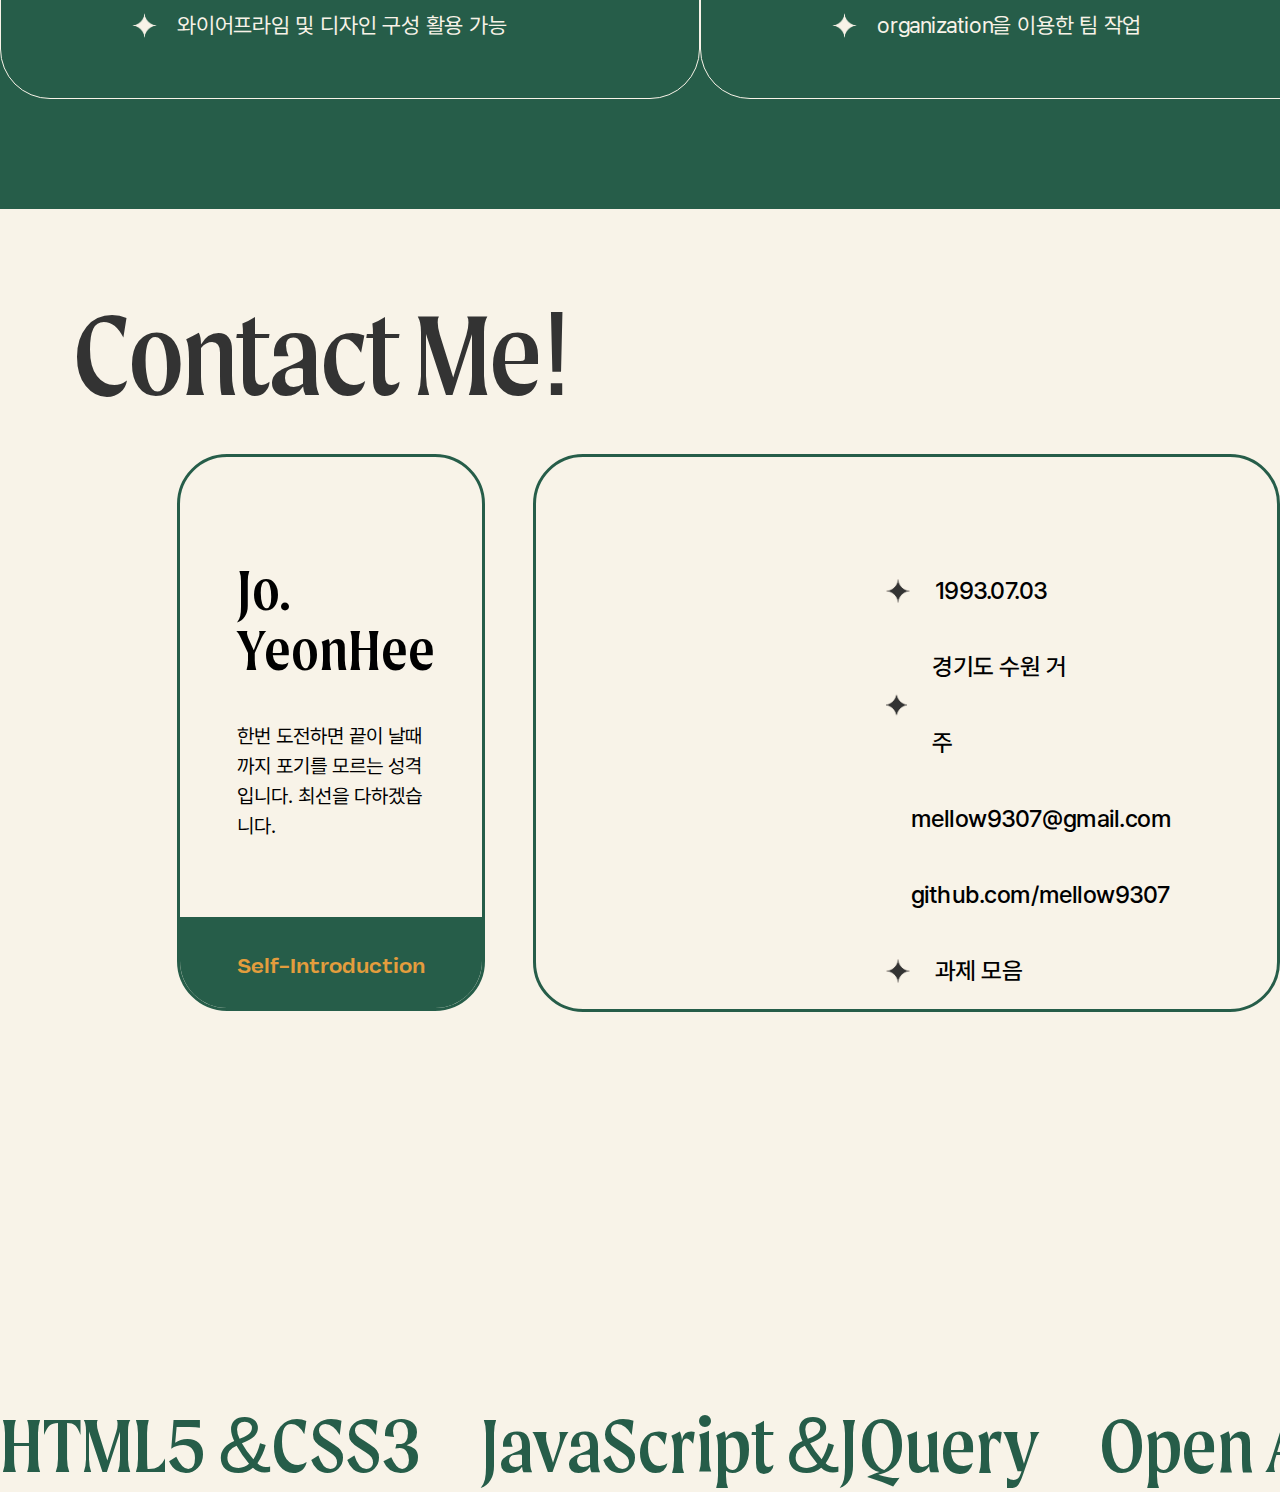
==== commit b2dd76a7: "서브페이지업로드" ====
--- a/index.html
+++ b/index.html
@@ -22,6 +22,7 @@
   <link rel="icon" type="image/png" sizes="16x16" href="./images/favicon/favicon-16x16.png">
   <link rel="manifest" href="./site.webmanifest">
   <link rel="stylesheet" href="./common/style/swiper-bundle.min.css">
+  <link rel="stylesheet" href="./common/style/style.css">
   <link rel="stylesheet" href="./index.css">
 
   <script src="./common/style/jquery-3.7.0.min.js"></script>
--- a/common/style/style.css
+++ b/common/style/style.css
@@ -0,0 +1,120 @@
+@charset "utf-8";
+html {
+  scroll-behavior: smooth;
+}
+body::-webkit-scrollbar {
+  width: 10px;
+}
+body::-webkit-scrollbar-thumb {
+  height: 30%;
+  background-color: #265d49;
+  border-radius: 10px;
+}
+body::-webkit-scrollbar-track {
+  background-color: #f8f3e8;
+}
+body {
+  background-color: #f8f3e8;
+  margin: 0;
+  color: #333;
+}
+a {
+  text-decoration: none;
+  color: inherit;
+}
+.flex {
+  display: flex;
+}
+/* header*/
+nav {
+  width: 100%;
+  height: 70px;
+  background: #f8f3e8;
+  position: fixed;
+  z-index: 999;
+  top: 0;
+}
+nav ul {
+  width: 100%;
+  display: flex;
+  text-align: center;
+  line-height: 70px;
+  padding: 0;
+  margin: 0;
+}
+nav li {
+  width: 25%;
+  list-style: none;
+}
+nav li .button {
+  display: block;
+  width: 30%;
+  margin: 0 auto;
+  color: #265d49;
+  font-size: 24px;
+  font-family: "Moret", "Assistant", sans-serif;
+  text-transform: capitalize;
+}
+li .button:after {
+  display: block;
+  width: 100%;
+  content: "";
+  border-bottom: solid 2px #265d49;
+  transform: scaleX(0);
+  transition: transform 250ms ease-in-out;
+}
+li .button:hover:after {
+  transform: scaleX(1);
+}
+.star {
+  color: #333;
+  font-family: var(--vulf-font);
+  font-size: var(--size-h2);
+  font-weight: 500;
+  align-items: center;
+  gap: 26px;
+}
+.star span {
+  display: block;
+  width: 5rem;
+  height: 5rem;
+  background: url(../../images/Bstar.png) no-repeat 50% / contain;
+}
+
+/* footer */
+footer .footer-slide {
+  display: flex;
+  color: #265d49;
+  font-size: 80px;
+  font-family: "Moret", "Assistant", sans-serif;
+  text-transform: capitalize;
+  align-items: baseline;
+  white-space: nowrap;
+  overflow: hidden;
+}
+footer .footer-slide .footer .footer-slide-box .leftBox {
+  margin: 0;
+}
+.footer-slide .footer-slide-box {
+  display: flex;
+  width: 200%;
+  animation: slide 60s linear infinite;
+}
+.footer-slide .footer-slide-box .leftBox {
+  display: flex;
+  align-items: center;
+}
+@keyframes slide {
+  from {
+    transform: translateX(0);
+  }
+  to {
+    transform: translateX(-50%);
+  }
+}
+footer .footer-slide .leftBox > span {
+  background: url(./images/Bstar.png) no-repeat 50% / cover;
+  width: 60px;
+  height: 60px;
+  flex-shrink: 0;
+}
--- a/index.css
+++ b/index.css
@@ -1,59 +1,7 @@
 @charset "utf-8";
-html {
-  scroll-behavior: smooth;
-}
-body::-webkit-scrollbar {
-  width: 10px;
-}
-body::-webkit-scrollbar-thumb {
-  height: 30%;
-  background-color: #265d49;
-  border-radius: 10px;
-}
-body::-webkit-scrollbar-track {
-  background-color: #f8f3e8;
-}
-body {
-  background-color: #f8f3e8;
-}
+
 /* header*/
-nav {
-  width: 100%;
-  height: 70px;
-  background: #f8f3e8;
-  position: fixed;
-  z-index: 999;
-}
-nav ul {
-  width: 100%;
-  display: flex;
-  text-align: center;
-  line-height: 70px;
-}
-nav li {
-  width: 25%;
-}
-
-nav li .button {
-  display: block;
-  width: 30%;
-  margin: 0 auto;
-  color: #265d49;
-  font-size: 24px;
-  font-family: "Moret", "Assistant", sans-serif;
-  text-transform: capitalize;
-}
-li .button:after {
-  display: block;
-  width: 100%;
-  content: "";
-  border-bottom: solid 2px #265d49;
-  transform: scaleX(0);
-  transition: transform 250ms ease-in-out;
-}
-li .button:hover:after {
-  transform: scaleX(1);
-}
+
 .header-wrapper {
   white-space: nowrap;
   position: relative;
@@ -521,6 +469,8 @@
   display: inline-block;
   margin-right: 25px;
 }
+
+/* footer */
 footer .footer-slide {
   display: flex;
   color: #265d49;
@@ -533,26 +483,3 @@
   white-space: nowrap;
   overflow: hidden;
 }
-.footer-slide .footer-slide-box {
-  display: flex;
-  width: 200%;
-  animation: slide 60s linear infinite;
-}
-.footer-slide .footer-slide-box .leftBox {
-  display: flex;
-  align-items: center;
-}
-@keyframes slide {
-  from {
-    transform: translateX(0);
-  }
-  to {
-    transform: translateX(-50%);
-  }
-}
-footer .footer-slide .leftBox > span {
-  background: url(./images/Bstar.png) no-repeat 50% / cover;
-  width: 60px;
-  height: 60px;
-  flex-shrink: 0;
-}
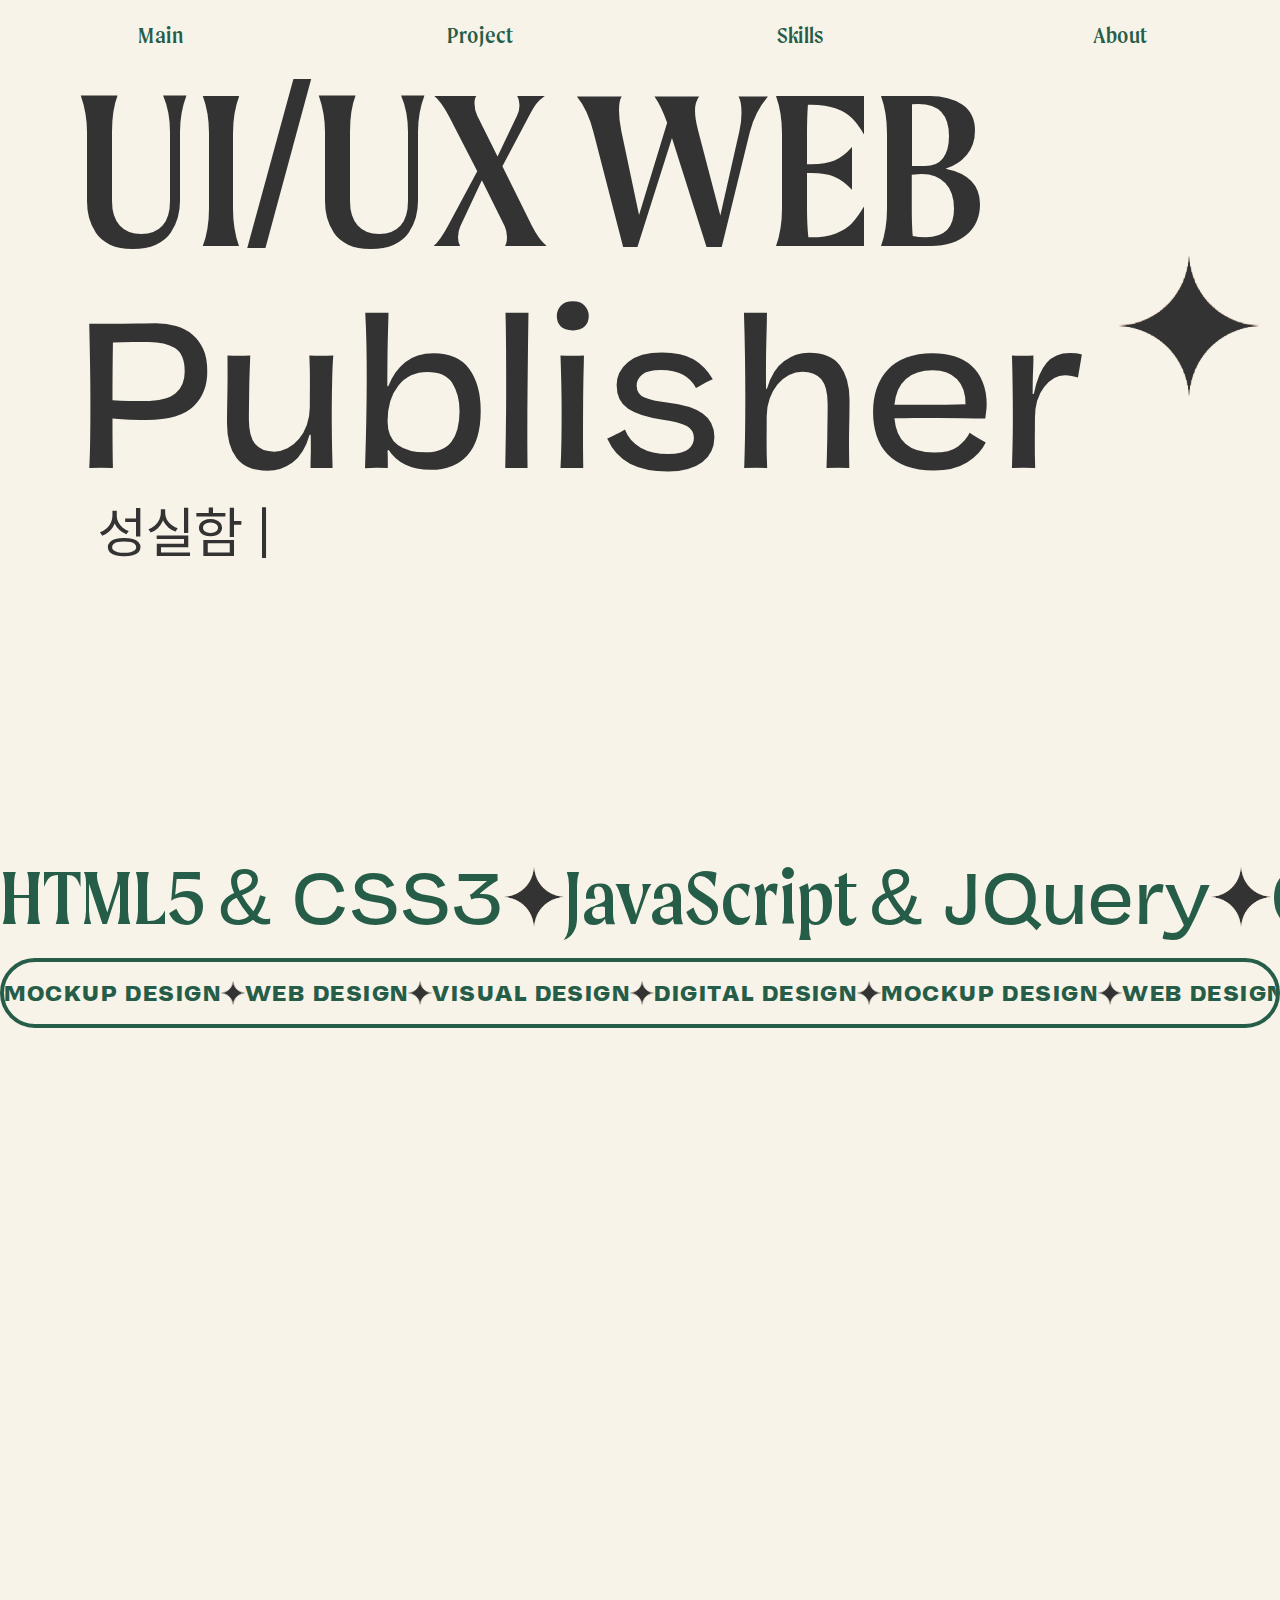
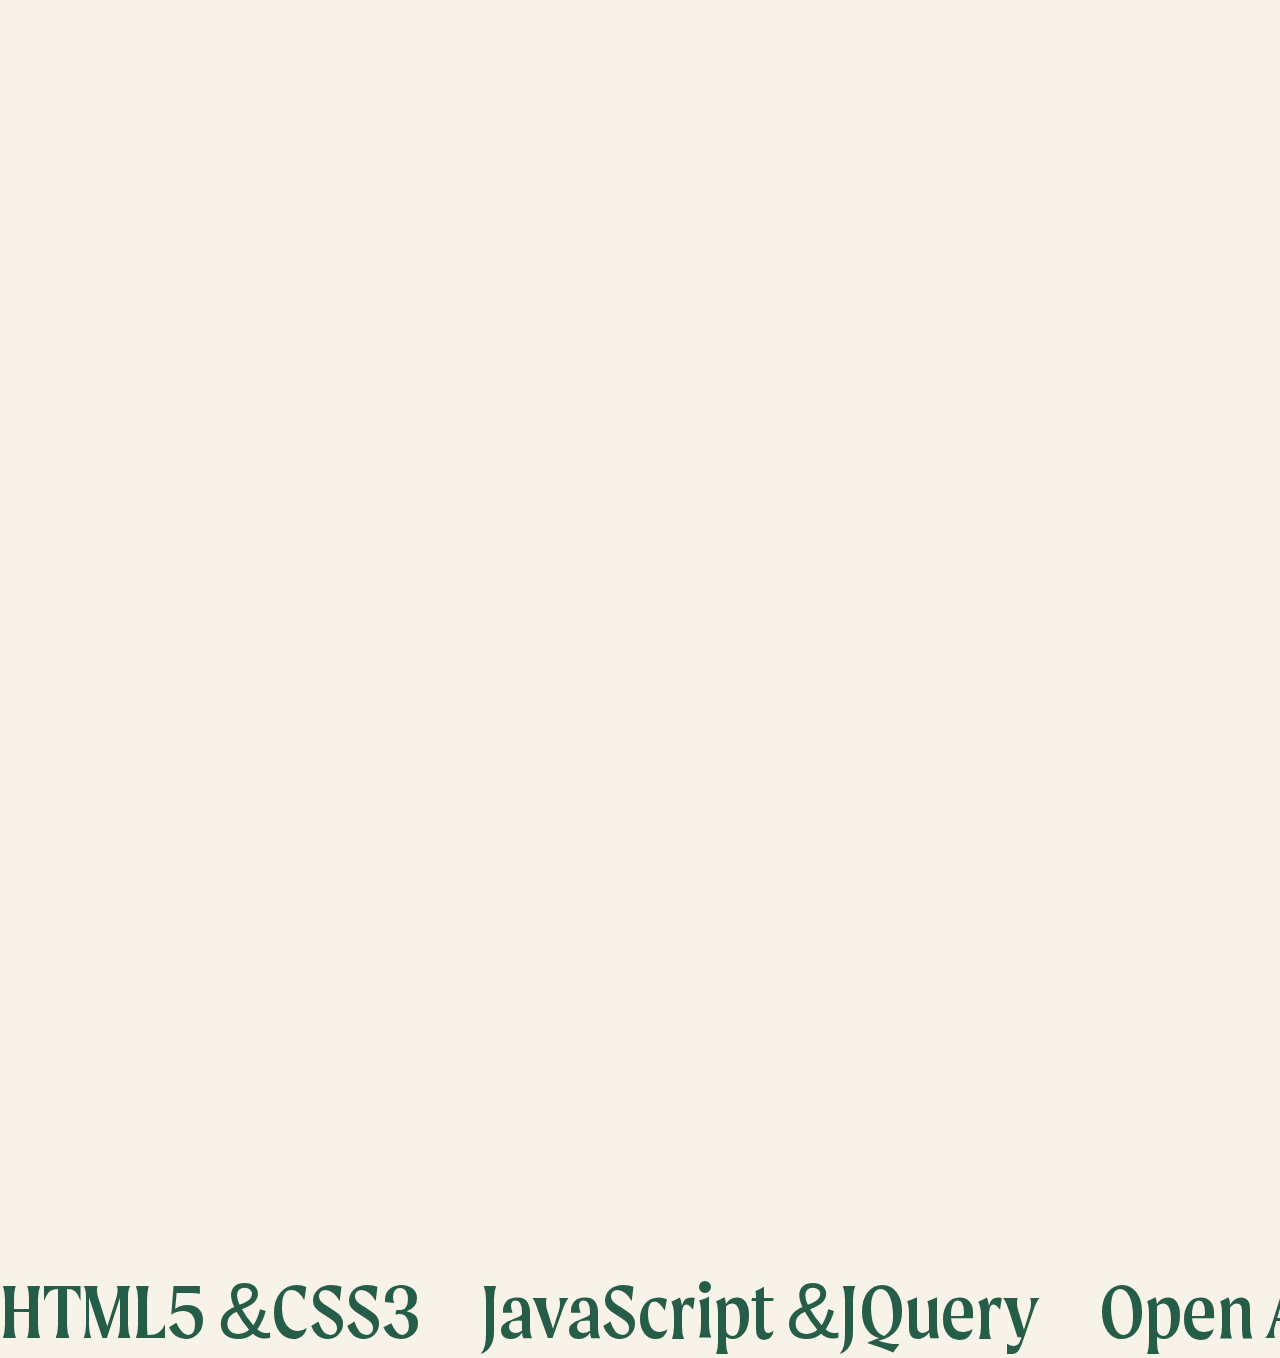
==== commit 79678339: "수정" ====
--- a/index.html
+++ b/index.html
@@ -8,6 +8,7 @@
   <link rel="stylesheet" href="./common/style/reset.css" />
   <link rel="stylesheet" href="./common/css/fonts.css" />
   <link rel="stylesheet" href="./common/css/pretendardvariable-dynamic-subset.css">
+  <link rel="stylesheet" href="https://unpkg.com/aos@next/dist/aos.css" />
 
   <!-- og -->
   <meta property="og:title" content="JO Yeon Hee">
@@ -20,6 +21,7 @@
   <link rel="apple-touch-icon" sizes="180x180" href="./images/favicon/apple-icon-180x180.png">
   <link rel="icon" type="image/png" sizes="32x32" href="./images/favicon/favicon-32x32.png">
   <link rel="icon" type="image/png" sizes="16x16" href="./images/favicon/favicon-16x16.png">
+
   <link rel="manifest" href="./site.webmanifest">
   <link rel="stylesheet" href="./common/style/swiper-bundle.min.css">
   <link rel="stylesheet" href="./common/style/style.css">
@@ -27,6 +29,7 @@
 
   <script src="./common/style/jquery-3.7.0.min.js"></script>
   <script src="./common/style/swiper-bundle.min.js"></script>
+  <script src="https://unpkg.com/aos@next/dist/aos.js"></script>
   <script defer src="./index.js"></script>
 </head>
 
@@ -145,7 +148,7 @@
       </div>
     </div>
   </header>
-  <main>
+  <main data-aos="fade-up" data-aos-duration="1000">
     <div class="container">
       <div class="container-wrapper" id="project">
         <h1>my<span>project</span></h1>
@@ -153,16 +156,17 @@
       </div>
       <div class="container-box swiper mySwiper">
         <div class="container-img swiper-wrapper">
-          <a href="./project1/project1.html" target="_blank" class="swiper-slide"></a>
-          <a href="#" class="swiper-slide"></a>
-          <a href="#" class="swiper-slide"></a>
+          <a href="./sub_page3/sub_page3.html" class="swiper-slide"></a>
+          <a href="./sub_page2/sub_page2.html" class="swiper-slide"></a>
+          <a href="./sub_page1/sub_page1.html" class="swiper-slide"></a>
+          <a href="./sub_page4/sub_page4.html" class="swiper-slide"></a>
         </div>
         <div class="swiper_btn">
           <div class="swiper-button-prev"></div>
           <div class="swiper-button-next"></div>
         </div>
       </div>
-      <div class="skill" id="skill">
+      <div class="skill" id="skill" data-aos="fade-up" data-aos-duration="1000">
         <div class="skill-intro">
           <span></span>
           <h2>Tech Stack . Skill’s</h2>
@@ -223,7 +227,7 @@
           </div>
         </div>
       </div>
-      <div class="contact" id="about">
+      <div class="contact" id="about" data-aos="fade-up" data-aos-duration="1000">
         <h1>Contact Me!</h1>
         <div class="contact-box">
           <div class="contact-intro">
@@ -291,7 +295,7 @@
         });
       });
     });
-
+    AOS.init();
   </script>
 
 </body>
--- a/common/css/fonts.css
+++ b/common/css/fonts.css
@@ -90,3 +90,59 @@
   font-style: normal;
   font-display: swap;
 }
+
+@font-face {
+  font-family: "Helvetica-95-Black";
+  src: url("../../sub_page3/project2/assets/fonts/Helvetica-95-Black.woff")
+    format("woff2");
+  font-weight: normal;
+  font-style: normal;
+  font-display: swap;
+}
+
+@font-face {
+  font-family: "Gyeonggi";
+  src: url("../../sub_page3/project2/assets/fonts/경기천년바탕_Regular.woff2")
+    format("woff2");
+  font-weight: normal;
+  font-style: normal;
+  font-display: swap;
+}
+
+/* SolmoeKimDaeGeon */
+@font-face {
+  font-family: "SolmoeKimDaeGeon";
+  src: url("../fonts/SolmoeKimDaeGeon-Light.woff2") format("woff2");
+  font-weight: light;
+  font-style: normal;
+  font-display: swap;
+}
+@font-face {
+  font-family: "SolmoeKimDaeGeon";
+  src: url("../fonts/솔뫼김대건Light.woff2") format("woff2");
+  font-weight: medium;
+  font-style: normal;
+  font-display: swap;
+}
+/* EBS_Hunminjeongeum */
+@font-face {
+  font-family: "EBS_Hunminjeongeum";
+  src: url("../fonts/EBS_Hunminjeongeum_L.woff2") format("woff2");
+  font-weight: 300;
+  font-style: normal;
+  font-display: swap;
+}
+@font-face {
+  font-family: "EBS_Hunminjeongeum";
+  src: url("../fonts/EBS_Hunminjeongeum_R.woff2") format("woff2");
+  font-weight: 500;
+  font-style: normal;
+  font-display: swap;
+}
+@font-face {
+  font-family: "EBS_Hunminjeongeum";
+  src: url("../fonts/EBS_Hunminjeongeum_SB.woff2") format("woff2");
+  font-weight: 600;
+  font-style: normal;
+  font-display: swap;
+}
--- a/common/style/style.css
+++ b/common/style/style.css
@@ -1,4 +1,8 @@
 @charset "utf-8";
+
+@import url(../common/style/variable.css);
+/* font -'Noto Sans KR', 'Tenor Sans' */
+@import url("https://fonts.googleapis.com/css2?family=Noto+Sans+KR&family=Tenor+Sans&display=swap");
 html {
   scroll-behavior: smooth;
 }
--- a/index.css
+++ b/index.css
@@ -161,7 +161,6 @@
 .container {
   overflow: hidden;
   position: relative;
-  padding-bottom: 134px;
 }
 .container .container-wrapper h1 span {
   font-family: "Vulf Sans", "Assistant", sans-serif;
@@ -247,15 +246,19 @@
 }
 
 .container .container-img a:nth-child(1) {
+  background: url(./images/teddy_bear1.png) no-repeat 50% / cover;
+  opacity: 0.6;
+}
+.container .container-img a:nth-child(2) {
+  background: url(./images/UIUX.jpg) no-repeat 50% / cover;
+  opacity: 0.6;
+}
+.container .container-img a:nth-child(3) {
   background: url(./images/kingkong.png) no-repeat 50% / cover;
   opacity: 0.6;
 }
-.container .container-img a:nth-child(2) {
-  background: url(./images/redesign.jpg) no-repeat 50% / cover;
-  opacity: 0.6;
-}
-.container .container-img a:nth-child(3) {
-  background: url(./images/teddy_bear1.png) no-repeat 50% / cover;
+.container .container-img a:nth-child(4) {
+  background: url(./images/web_redesign.jpg) no-repeat 50% / cover;
   opacity: 0.6;
 }
 .container .container-img a:hover {
